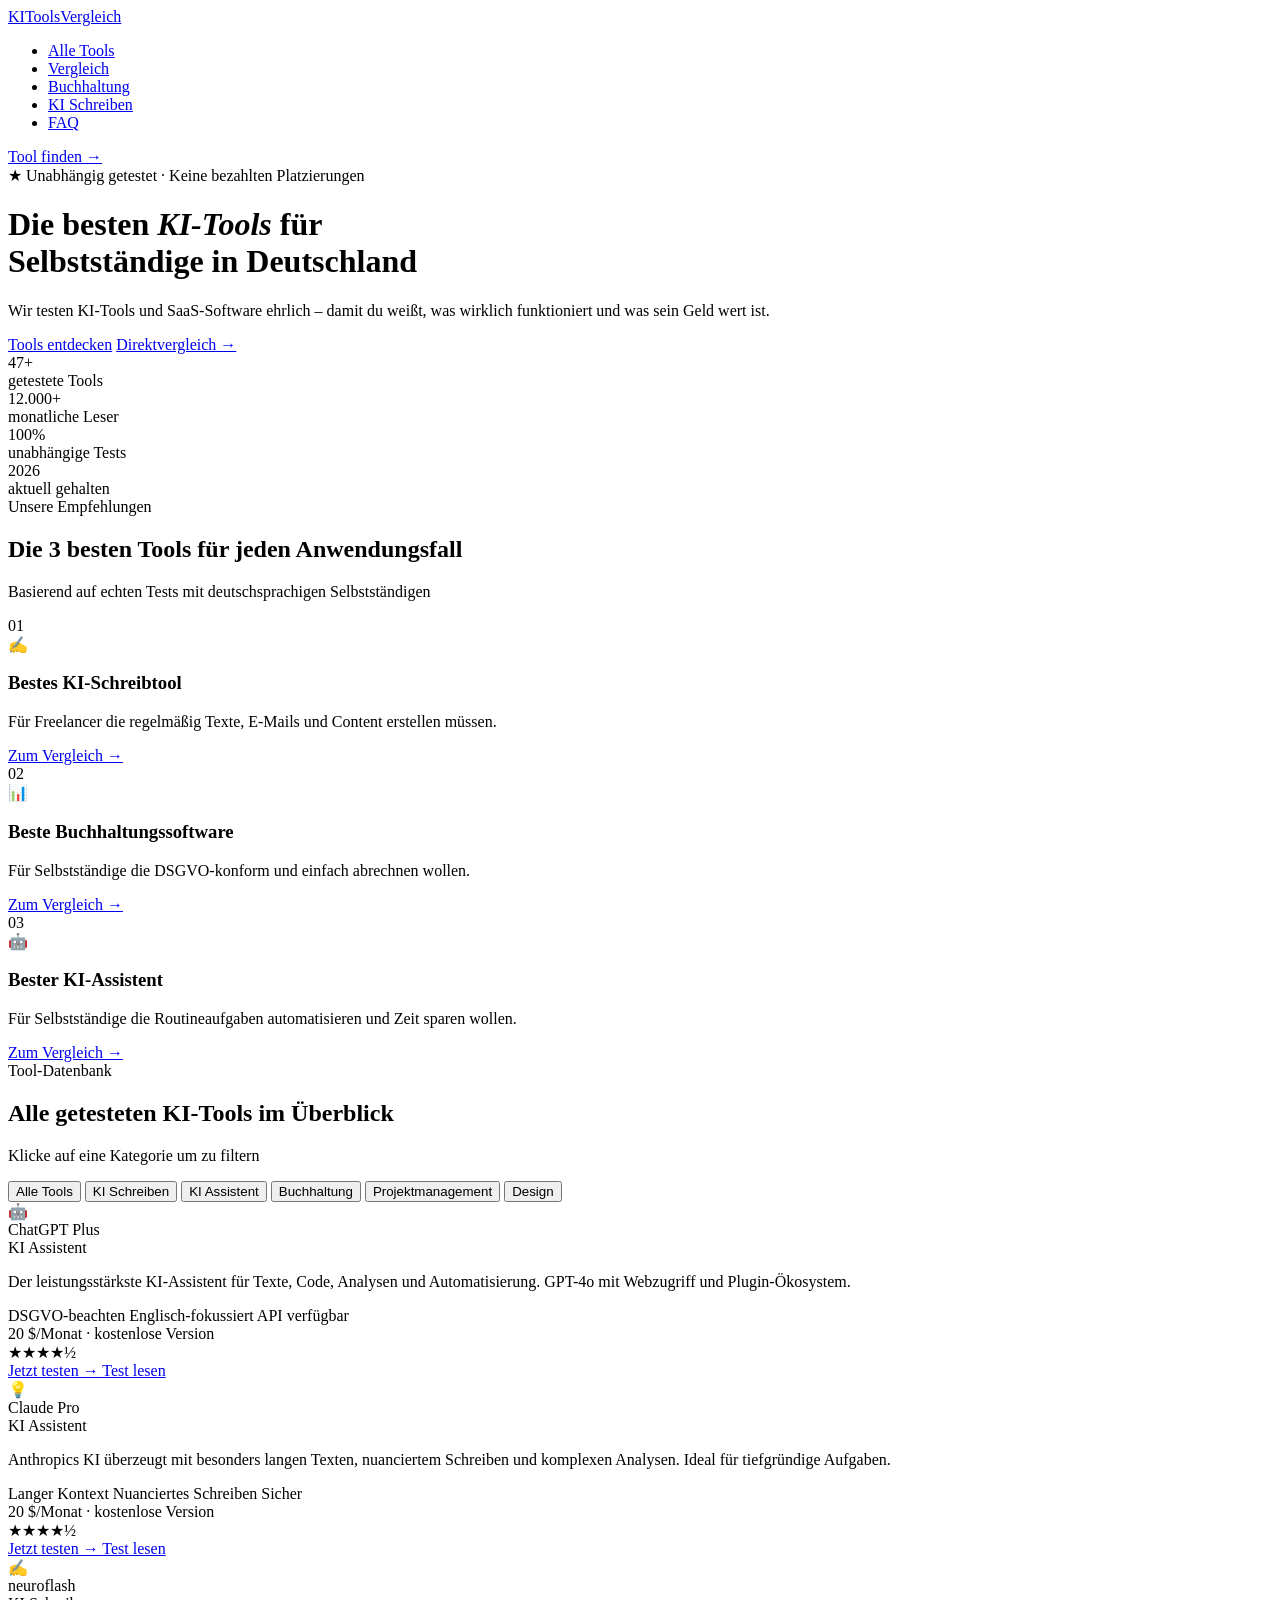
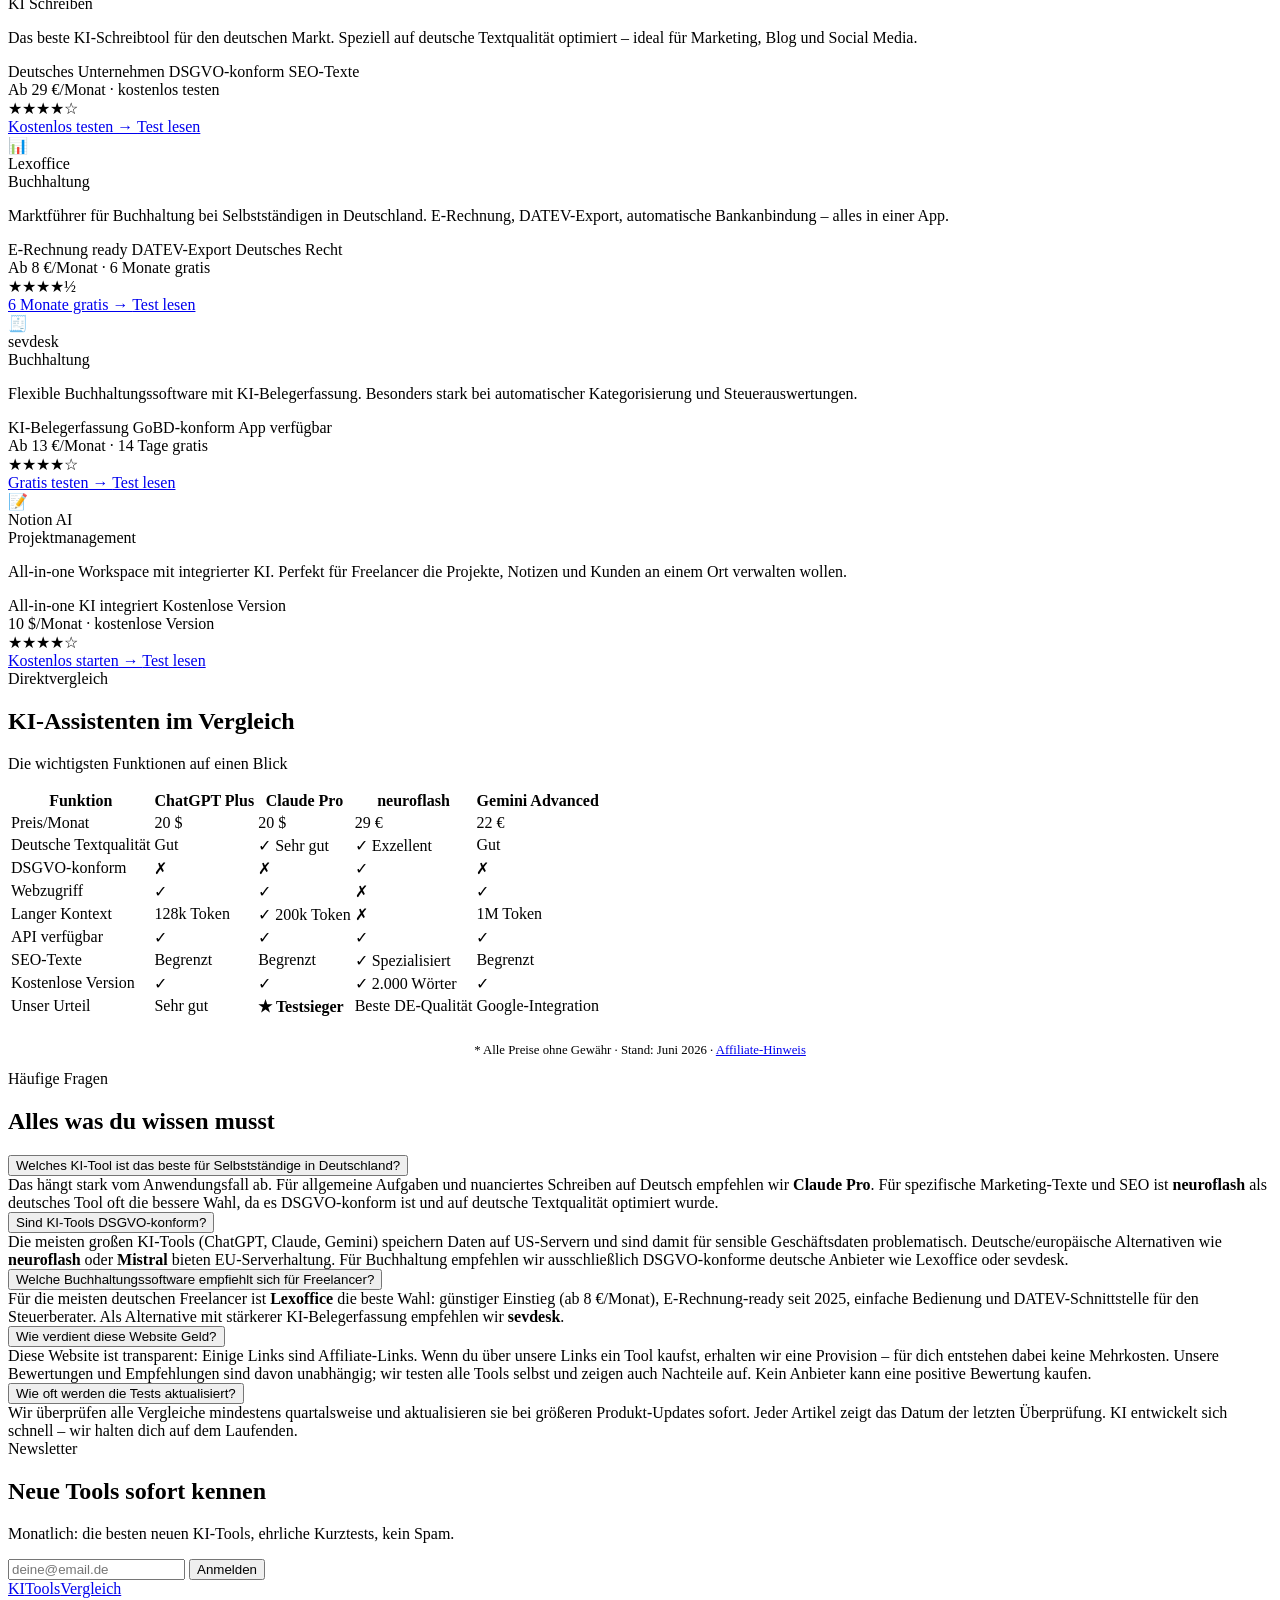
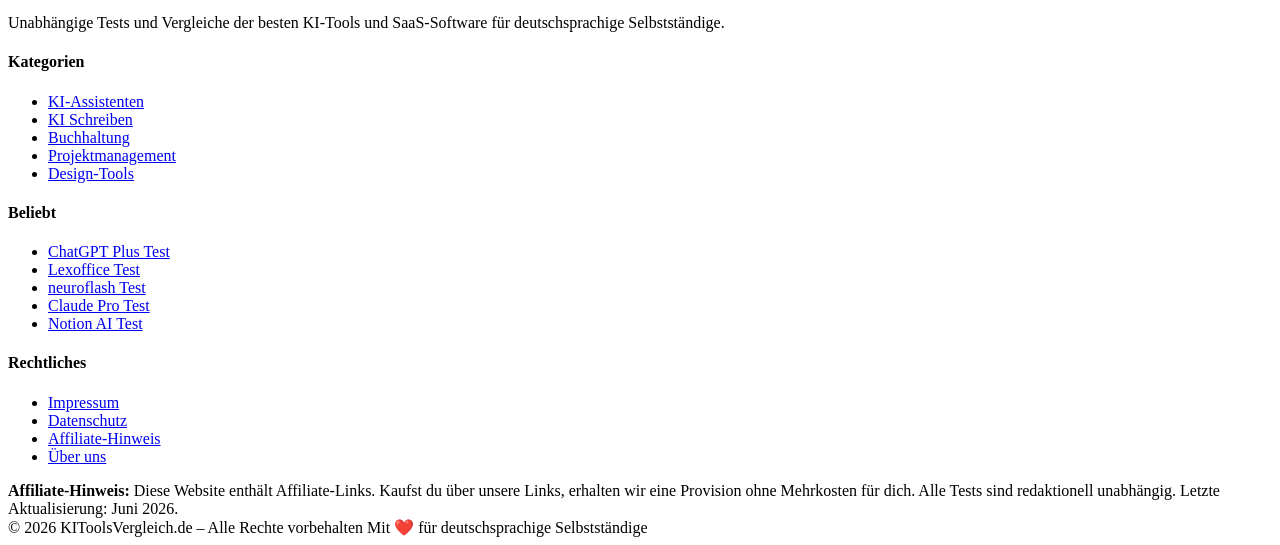
==== index.html @ 95388899 "Add files via upload" ====
<!DOCTYPE html>
<html lang="de">
<head>
  <meta charset="UTF-8">
  <meta name="viewport" content="width=device-width, initial-scale=1.0">

  <!-- SEO Meta Tags -->
  <title>KI-Tools Vergleich 2026 – Die besten Tools für Selbstständige & Freelancer</title>
  <meta name="description" content="Unabhängiger Vergleich der besten KI-Tools und SaaS-Software für deutschsprachige Selbstständige. Echte Tests, faire Bewertungen, aktuelle Preise.">
  <meta name="robots" content="index, follow">
  <link rel="canonical" href="https://ki-tools-vergleich.de/">

  <!-- Open Graph -->
  <meta property="og:title" content="KI-Tools Vergleich 2026 – Für Selbstständige & Freelancer">
  <meta property="og:description" content="Unabhängiger Vergleich der besten KI-Tools. Echte Tests, faire Bewertungen.">
  <meta property="og:type" content="website">
  <meta property="og:url" content="https://ki-tools-vergleich.de/">

  <!-- Schema.org Structured Data -->
  <script type="application/ld+json">
  {
    "@context": "https://schema.org",
    "@type": "WebSite",
    "name": "KI-Tools Vergleich",
    "url": "https://ki-tools-vergleich.de",
    "description": "Unabhängiger Vergleich der besten KI-Tools und SaaS-Software für deutschsprachige Selbstständige",
    "potentialAction": {
      "@type": "SearchAction",
      "target": "https://ki-tools-vergleich.de/suche?q={search_term_string}",
      "query-input": "required name=search_term_string"
    }
  }
  </script>

  <link rel="stylesheet" href="css/style.css">
</head>
<body>

<!-- ══════════════════════════════════════
     NAVIGATION
══════════════════════════════════════ -->
<nav class="nav" role="navigation" aria-label="Hauptnavigation">
  <div class="container nav-inner">
    <a href="/" class="nav-logo">KI<span>Tools</span>Vergleich</a>
    <ul class="nav-links">
      <li><a href="#tools">Alle Tools</a></li>
      <li><a href="#vergleich">Vergleich</a></li>
      <li><a href="pages/buchhaltung.html">Buchhaltung</a></li>
      <li><a href="pages/ki-schreiben.html">KI Schreiben</a></li>
      <li><a href="#faq">FAQ</a></li>
    </ul>
    <a href="#tools" class="nav-cta">Tool finden →</a>
  </div>
</nav>

<!-- ══════════════════════════════════════
     HERO
══════════════════════════════════════ -->
<header class="hero">
  <div class="container">
    <div class="hero-badge">
      <span>★</span> Unabhängig getestet · Keine bezahlten Platzierungen
    </div>
    <h1>Die besten <em>KI-Tools</em> für<br>Selbstständige in Deutschland</h1>
    <p class="hero-sub">
      Wir testen KI-Tools und SaaS-Software ehrlich – damit du weißt,
      was wirklich funktioniert und was sein Geld wert ist.
    </p>
    <div class="hero-actions">
      <a href="#tools" class="btn-primary">Tools entdecken</a>
      <a href="#vergleich" class="btn-secondary">Direktvergleich →</a>
    </div>

    <div class="hero-stats">
      <div>
        <div class="hero-stat-num">47+</div>
        <div class="hero-stat-label">getestete Tools</div>
      </div>
      <div>
        <div class="hero-stat-num">12.000+</div>
        <div class="hero-stat-label">monatliche Leser</div>
      </div>
      <div>
        <div class="hero-stat-num">100%</div>
        <div class="hero-stat-label">unabhängige Tests</div>
      </div>
      <div>
        <div class="hero-stat-num">2026</div>
        <div class="hero-stat-label">aktuell gehalten</div>
      </div>
    </div>
  </div>
</header>

<!-- ══════════════════════════════════════
     TOP PICKS
══════════════════════════════════════ -->
<section class="top-picks section">
  <div class="container">
    <div class="section-header">
      <span class="eyebrow">Unsere Empfehlungen</span>
      <h2>Die 3 besten Tools für jeden Anwendungsfall</h2>
      <p>Basierend auf echten Tests mit deutschsprachigen Selbstständigen</p>
    </div>

    <div class="top-picks-grid">
      <article class="pick-card">
        <div class="pick-num">01</div>
        <div class="tool-icon">✍️</div>
        <h3>Bestes KI-Schreibtool</h3>
        <p>Für Freelancer die regelmäßig Texte, E-Mails und Content erstellen müssen.</p>
        <a href="pages/ki-schreiben.html" class="btn-card-primary" style="margin-top:8px;">Zum Vergleich →</a>
      </article>

      <article class="pick-card">
        <div class="pick-num">02</div>
        <div class="tool-icon">📊</div>
        <h3>Beste Buchhaltungssoftware</h3>
        <p>Für Selbstständige die DSGVO-konform und einfach abrechnen wollen.</p>
        <a href="pages/buchhaltung.html" class="btn-card-primary" style="margin-top:8px;">Zum Vergleich →</a>
      </article>

      <article class="pick-card">
        <div class="pick-num">03</div>
        <div class="tool-icon">🤖</div>
        <h3>Bester KI-Assistent</h3>
        <p>Für Selbstständige die Routineaufgaben automatisieren und Zeit sparen wollen.</p>
        <a href="pages/ki-assistenten.html" class="btn-card-primary" style="margin-top:8px;">Zum Vergleich →</a>
      </article>
    </div>
  </div>
</section>

<!-- ══════════════════════════════════════
     TOOLS ÜBERSICHT
══════════════════════════════════════ -->
<section class="section" id="tools">
  <div class="container">
    <div class="section-header">
      <span class="eyebrow">Tool-Datenbank</span>
      <h2>Alle getesteten KI-Tools im Überblick</h2>
      <p>Klicke auf eine Kategorie um zu filtern</p>
    </div>

    <!-- Filter -->
    <div class="filter-bar" role="toolbar" aria-label="Kategoriefilter">
      <button class="filter-btn active" data-filter="all">Alle Tools</button>
      <button class="filter-btn" data-filter="ki-schreiben">KI Schreiben</button>
      <button class="filter-btn" data-filter="ki-assistent">KI Assistent</button>
      <button class="filter-btn" data-filter="buchhaltung">Buchhaltung</button>
      <button class="filter-btn" data-filter="projektmanagement">Projektmanagement</button>
      <button class="filter-btn" data-filter="design">Design</button>
    </div>

    <!-- Tool Cards -->
    <div class="tools-grid">

      <!-- ChatGPT Plus -->
      <article class="tool-card featured" data-category="ki-assistent"
               itemscope itemtype="https://schema.org/SoftwareApplication">
        <div class="tool-header">
          <div class="tool-icon">🤖</div>
          <div>
            <div class="tool-name" itemprop="name">ChatGPT Plus</div>
            <div class="tool-category">KI Assistent</div>
          </div>
        </div>
        <p class="tool-desc" itemprop="description">
          Der leistungsstärkste KI-Assistent für Texte, Code, Analysen und Automatisierung.
          GPT-4o mit Webzugriff und Plugin-Ökosystem.
        </p>
        <div class="tool-tags">
          <span class="tag">DSGVO-beachten</span>
          <span class="tag">Englisch-fokussiert</span>
          <span class="tag">API verfügbar</span>
        </div>
        <div class="tool-meta">
          <div class="tool-price">20 $/Monat <span>· kostenlose Version</span></div>
          <div class="stars" aria-label="4.5 von 5 Sternen">★★★★½</div>
        </div>
        <div class="tool-cta">
          <a href="https://chat.openai.com" target="_blank" rel="noopener sponsored"
             class="btn-card-primary" data-affiliate="chatgpt-plus">
            Jetzt testen →
          </a>
          <a href="pages/chatgpt-plus-test.html" class="btn-card-secondary">Test lesen</a>
        </div>
      </article>

      <!-- Claude Pro -->
      <article class="tool-card" data-category="ki-assistent"
               itemscope itemtype="https://schema.org/SoftwareApplication">
        <div class="tool-header">
          <div class="tool-icon">💡</div>
          <div>
            <div class="tool-name" itemprop="name">Claude Pro</div>
            <div class="tool-category">KI Assistent</div>
          </div>
        </div>
        <p class="tool-desc" itemprop="description">
          Anthropics KI überzeugt mit besonders langen Texten, nuanciertem Schreiben
          und komplexen Analysen. Ideal für tiefgründige Aufgaben.
        </p>
        <div class="tool-tags">
          <span class="tag">Langer Kontext</span>
          <span class="tag">Nuanciertes Schreiben</span>
          <span class="tag">Sicher</span>
        </div>
        <div class="tool-meta">
          <div class="tool-price">20 $/Monat <span>· kostenlose Version</span></div>
          <div class="stars" aria-label="4.5 von 5 Sternen">★★★★½</div>
        </div>
        <div class="tool-cta">
          <a href="https://claude.ai" target="_blank" rel="noopener sponsored"
             class="btn-card-primary" data-affiliate="claude-pro">
            Jetzt testen →
          </a>
          <a href="pages/claude-pro-test.html" class="btn-card-secondary">Test lesen</a>
        </div>
      </article>

      <!-- Neuroflash -->
      <article class="tool-card featured" data-category="ki-schreiben"
               itemscope itemtype="https://schema.org/SoftwareApplication">
        <div class="tool-header">
          <div class="tool-icon">✍️</div>
          <div>
            <div class="tool-name" itemprop="name">neuroflash</div>
            <div class="tool-category">KI Schreiben</div>
          </div>
        </div>
        <p class="tool-desc" itemprop="description">
          Das beste KI-Schreibtool für den deutschen Markt. Speziell auf deutsche
          Textqualität optimiert – ideal für Marketing, Blog und Social Media.
        </p>
        <div class="tool-tags">
          <span class="tag">Deutsches Unternehmen</span>
          <span class="tag">DSGVO-konform</span>
          <span class="tag">SEO-Texte</span>
        </div>
        <div class="tool-meta">
          <div class="tool-price">Ab 29 €/Monat <span>· kostenlos testen</span></div>
          <div class="stars" aria-label="4 von 5 Sternen">★★★★☆</div>
        </div>
        <div class="tool-cta">
          <a href="https://neuroflash.com" target="_blank" rel="noopener sponsored"
             class="btn-card-primary" data-affiliate="neuroflash">
            Kostenlos testen →
          </a>
          <a href="pages/neuroflash-test.html" class="btn-card-secondary">Test lesen</a>
        </div>
      </article>

      <!-- Lexoffice -->
      <article class="tool-card featured" data-category="buchhaltung"
               itemscope itemtype="https://schema.org/SoftwareApplication">
        <div class="tool-header">
          <div class="tool-icon">📊</div>
          <div>
            <div class="tool-name" itemprop="name">Lexoffice</div>
            <div class="tool-category">Buchhaltung</div>
          </div>
        </div>
        <p class="tool-desc" itemprop="description">
          Marktführer für Buchhaltung bei Selbstständigen in Deutschland. E-Rechnung,
          DATEV-Export, automatische Bankanbindung – alles in einer App.
        </p>
        <div class="tool-tags">
          <span class="tag">E-Rechnung ready</span>
          <span class="tag">DATEV-Export</span>
          <span class="tag">Deutsches Recht</span>
        </div>
        <div class="tool-meta">
          <div class="tool-price">Ab 8 €/Monat <span>· 6 Monate gratis</span></div>
          <div class="stars" aria-label="4.5 von 5 Sternen">★★★★½</div>
        </div>
        <div class="tool-cta">
          <a href="https://lexoffice.de" target="_blank" rel="noopener sponsored"
             class="btn-card-primary" data-affiliate="lexoffice">
            6 Monate gratis →
          </a>
          <a href="pages/lexoffice-test.html" class="btn-card-secondary">Test lesen</a>
        </div>
      </article>

      <!-- sevdesk -->
      <article class="tool-card" data-category="buchhaltung"
               itemscope itemtype="https://schema.org/SoftwareApplication">
        <div class="tool-header">
          <div class="tool-icon">🧾</div>
          <div>
            <div class="tool-name" itemprop="name">sevdesk</div>
            <div class="tool-category">Buchhaltung</div>
          </div>
        </div>
        <p class="tool-desc" itemprop="description">
          Flexible Buchhaltungssoftware mit KI-Belegerfassung. Besonders stark
          bei automatischer Kategorisierung und Steuerauswertungen.
        </p>
        <div class="tool-tags">
          <span class="tag">KI-Belegerfassung</span>
          <span class="tag">GoBD-konform</span>
          <span class="tag">App verfügbar</span>
        </div>
        <div class="tool-meta">
          <div class="tool-price">Ab 13 €/Monat <span>· 14 Tage gratis</span></div>
          <div class="stars" aria-label="4 von 5 Sternen">★★★★☆</div>
        </div>
        <div class="tool-cta">
          <a href="https://sevdesk.de" target="_blank" rel="noopener sponsored"
             class="btn-card-primary" data-affiliate="sevdesk">
            Gratis testen →
          </a>
          <a href="pages/sevdesk-test.html" class="btn-card-secondary">Test lesen</a>
        </div>
      </article>

      <!-- Notion AI -->
      <article class="tool-card" data-category="projektmanagement"
               itemscope itemtype="https://schema.org/SoftwareApplication">
        <div class="tool-header">
          <div class="tool-icon">📝</div>
          <div>
            <div class="tool-name" itemprop="name">Notion AI</div>
            <div class="tool-category">Projektmanagement</div>
          </div>
        </div>
        <p class="tool-desc" itemprop="description">
          All-in-one Workspace mit integrierter KI. Perfekt für Freelancer
          die Projekte, Notizen und Kunden an einem Ort verwalten wollen.
        </p>
        <div class="tool-tags">
          <span class="tag">All-in-one</span>
          <span class="tag">KI integriert</span>
          <span class="tag">Kostenlose Version</span>
        </div>
        <div class="tool-meta">
          <div class="tool-price">10 $/Monat <span>· kostenlose Version</span></div>
          <div class="stars" aria-label="4 von 5 Sternen">★★★★☆</div>
        </div>
        <div class="tool-cta">
          <a href="https://notion.so" target="_blank" rel="noopener sponsored"
             class="btn-card-primary" data-affiliate="notion">
            Kostenlos starten →
          </a>
          <a href="pages/notion-ai-test.html" class="btn-card-secondary">Test lesen</a>
        </div>
      </article>

    </div><!-- /tools-grid -->
  </div>
</section>

<!-- ══════════════════════════════════════
     VERGLEICHSTABELLE
══════════════════════════════════════ -->
<section class="section" id="vergleich" style="background:var(--navy); border-top:1px solid var(--border); border-bottom:1px solid var(--border);">
  <div class="container">
    <div class="section-header">
      <span class="eyebrow">Direktvergleich</span>
      <h2>KI-Assistenten im Vergleich</h2>
      <p>Die wichtigsten Funktionen auf einen Blick</p>
    </div>

    <div class="comparison-wrap">
      <table class="comparison-table" role="table" aria-label="Vergleich KI-Assistenten">
        <thead>
          <tr>
            <th>Funktion</th>
            <th>ChatGPT Plus</th>
            <th class="col-highlight">Claude Pro</th>
            <th>neuroflash</th>
            <th>Gemini Advanced</th>
          </tr>
        </thead>
        <tbody>
          <tr>
            <td class="feature-name">Preis/Monat</td>
            <td>20 $</td>
            <td class="col-highlight">20 $</td>
            <td>29 €</td>
            <td>22 €</td>
          </tr>
          <tr>
            <td class="feature-name">Deutsche Textqualität</td>
            <td><span class="partial">Gut</span></td>
            <td class="col-highlight"><span class="check">✓ Sehr gut</span></td>
            <td><span class="check">✓ Exzellent</span></td>
            <td><span class="partial">Gut</span></td>
          </tr>
          <tr>
            <td class="feature-name">DSGVO-konform</td>
            <td><span class="cross">✗</span></td>
            <td class="col-highlight"><span class="cross">✗</span></td>
            <td><span class="check">✓</span></td>
            <td><span class="cross">✗</span></td>
          </tr>
          <tr>
            <td class="feature-name">Webzugriff</td>
            <td><span class="check">✓</span></td>
            <td class="col-highlight"><span class="check">✓</span></td>
            <td><span class="cross">✗</span></td>
            <td><span class="check">✓</span></td>
          </tr>
          <tr>
            <td class="feature-name">Langer Kontext</td>
            <td><span class="partial">128k Token</span></td>
            <td class="col-highlight"><span class="check">✓ 200k Token</span></td>
            <td><span class="cross">✗</span></td>
            <td><span class="partial">1M Token</span></td>
          </tr>
          <tr>
            <td class="feature-name">API verfügbar</td>
            <td><span class="check">✓</span></td>
            <td class="col-highlight"><span class="check">✓</span></td>
            <td><span class="check">✓</span></td>
            <td><span class="check">✓</span></td>
          </tr>
          <tr>
            <td class="feature-name">SEO-Texte</td>
            <td><span class="partial">Begrenzt</span></td>
            <td class="col-highlight"><span class="partial">Begrenzt</span></td>
            <td><span class="check">✓ Spezialisiert</span></td>
            <td><span class="partial">Begrenzt</span></td>
          </tr>
          <tr>
            <td class="feature-name">Kostenlose Version</td>
            <td><span class="check">✓</span></td>
            <td class="col-highlight"><span class="check">✓</span></td>
            <td><span class="check">✓ 2.000 Wörter</span></td>
            <td><span class="check">✓</span></td>
          </tr>
          <tr>
            <td class="feature-name">Unser Urteil</td>
            <td>Sehr gut</td>
            <td class="col-highlight" style="color:var(--cyan); font-weight:700;">★ Testsieger</td>
            <td>Beste DE-Qualität</td>
            <td>Google-Integration</td>
          </tr>
        </tbody>
      </table>
    </div>

    <p style="text-align:center; margin-top:24px; font-size:.8rem; color:var(--text-3);">
      * Alle Preise ohne Gewähr · Stand: Juni 2026 · <a href="#disclaimer">Affiliate-Hinweis</a>
    </p>
  </div>
</section>

<!-- ══════════════════════════════════════
     FAQ
══════════════════════════════════════ -->
<section class="section" id="faq">
  <div class="container">
    <div class="section-header">
      <span class="eyebrow">Häufige Fragen</span>
      <h2>Alles was du wissen musst</h2>
    </div>

    <div class="faq-list">

      <div class="faq-item">
        <button class="faq-question">Welches KI-Tool ist das beste für Selbstständige in Deutschland?</button>
        <div class="faq-answer">
          Das hängt stark vom Anwendungsfall ab. Für allgemeine Aufgaben und nuanciertes
          Schreiben auf Deutsch empfehlen wir <strong>Claude Pro</strong>. Für spezifische
          Marketing-Texte und SEO ist <strong>neuroflash</strong> als deutsches Tool oft
          die bessere Wahl, da es DSGVO-konform ist und auf deutsche Textqualität optimiert wurde.
        </div>
      </div>

      <div class="faq-item">
        <button class="faq-question">Sind KI-Tools DSGVO-konform?</button>
        <div class="faq-answer">
          Die meisten großen KI-Tools (ChatGPT, Claude, Gemini) speichern Daten auf
          US-Servern und sind damit für sensible Geschäftsdaten problematisch.
          Deutsche/europäische Alternativen wie <strong>neuroflash</strong> oder
          <strong>Mistral</strong> bieten EU-Serverhaltung. Für Buchhaltung empfehlen
          wir ausschließlich DSGVO-konforme deutsche Anbieter wie Lexoffice oder sevdesk.
        </div>
      </div>

      <div class="faq-item">
        <button class="faq-question">Welche Buchhaltungssoftware empfiehlt sich für Freelancer?</button>
        <div class="faq-answer">
          Für die meisten deutschen Freelancer ist <strong>Lexoffice</strong> die beste Wahl:
          günstiger Einstieg (ab 8 €/Monat), E-Rechnung-ready seit 2025, einfache Bedienung
          und DATEV-Schnittstelle für den Steuerberater. Als Alternative mit stärkerer
          KI-Belegerfassung empfehlen wir <strong>sevdesk</strong>.
        </div>
      </div>

      <div class="faq-item">
        <button class="faq-question">Wie verdient diese Website Geld?</button>
        <div class="faq-answer">
          Diese Website ist transparent: Einige Links sind Affiliate-Links. Wenn du
          über unsere Links ein Tool kaufst, erhalten wir eine Provision – für dich
          entstehen dabei keine Mehrkosten. Unsere Bewertungen und Empfehlungen sind
          davon unabhängig; wir testen alle Tools selbst und zeigen auch Nachteile auf.
          Kein Anbieter kann eine positive Bewertung kaufen.
        </div>
      </div>

      <div class="faq-item">
        <button class="faq-question">Wie oft werden die Tests aktualisiert?</button>
        <div class="faq-answer">
          Wir überprüfen alle Vergleiche mindestens quartalsweise und aktualisieren
          sie bei größeren Produkt-Updates sofort. Jeder Artikel zeigt das
          Datum der letzten Überprüfung. KI entwickelt sich schnell – wir halten dich auf dem Laufenden.
        </div>
      </div>

    </div>
  </div>
</section>

<!-- ══════════════════════════════════════
     NEWSLETTER
══════════════════════════════════════ -->
<div class="container">
  <div class="newsletter">
    <span class="eyebrow">Newsletter</span>
    <h2>Neue Tools sofort kennen</h2>
    <p>Monatlich: die besten neuen KI-Tools, ehrliche Kurztests, kein Spam.</p>
    <form class="newsletter-form" novalidate>
      <input type="email" placeholder="deine@email.de" required aria-label="E-Mail-Adresse">
      <button type="submit" class="btn-primary">Anmelden</button>
    </form>
  </div>
</div>

<!-- ══════════════════════════════════════
     FOOTER
══════════════════════════════════════ -->
<footer class="footer">
  <div class="container">
    <div class="footer-grid">
      <div class="footer-brand">
        <a href="/" class="nav-logo">KI<span>Tools</span>Vergleich</a>
        <p>Unabhängige Tests und Vergleiche der besten KI-Tools und SaaS-Software für deutschsprachige Selbstständige.</p>
      </div>

      <div class="footer-col">
        <h4>Kategorien</h4>
        <ul>
          <li><a href="pages/ki-assistenten.html">KI-Assistenten</a></li>
          <li><a href="pages/ki-schreiben.html">KI Schreiben</a></li>
          <li><a href="pages/buchhaltung.html">Buchhaltung</a></li>
          <li><a href="pages/projektmanagement.html">Projektmanagement</a></li>
          <li><a href="pages/design-tools.html">Design-Tools</a></li>
        </ul>
      </div>

      <div class="footer-col">
        <h4>Beliebt</h4>
        <ul>
          <li><a href="pages/chatgpt-plus-test.html">ChatGPT Plus Test</a></li>
          <li><a href="pages/lexoffice-test.html">Lexoffice Test</a></li>
          <li><a href="pages/neuroflash-test.html">neuroflash Test</a></li>
          <li><a href="pages/claude-pro-test.html">Claude Pro Test</a></li>
          <li><a href="pages/notion-ai-test.html">Notion AI Test</a></li>
        </ul>
      </div>

      <div class="footer-col">
        <h4>Rechtliches</h4>
        <ul>
          <li><a href="pages/impressum.html">Impressum</a></li>
          <li><a href="pages/datenschutz.html">Datenschutz</a></li>
          <li><a href="pages/affiliate-hinweis.html">Affiliate-Hinweis</a></li>
          <li><a href="pages/ueber-uns.html">Über uns</a></li>
        </ul>
      </div>
    </div>

    <div id="disclaimer" class="disclaimer">
      <strong>Affiliate-Hinweis:</strong> Diese Website enthält Affiliate-Links.
      Kaufst du über unsere Links, erhalten wir eine Provision ohne Mehrkosten für dich.
      Alle Tests sind redaktionell unabhängig. Letzte Aktualisierung: Juni 2026.
    </div>

    <div class="footer-bottom">
      <span>© 2026 KIToolsVergleich.de – Alle Rechte vorbehalten</span>
      <span>Mit ❤️ für deutschsprachige Selbstständige</span>
    </div>
  </div>
</footer>

<script src="js/main.js"></script>
</body>
</html>
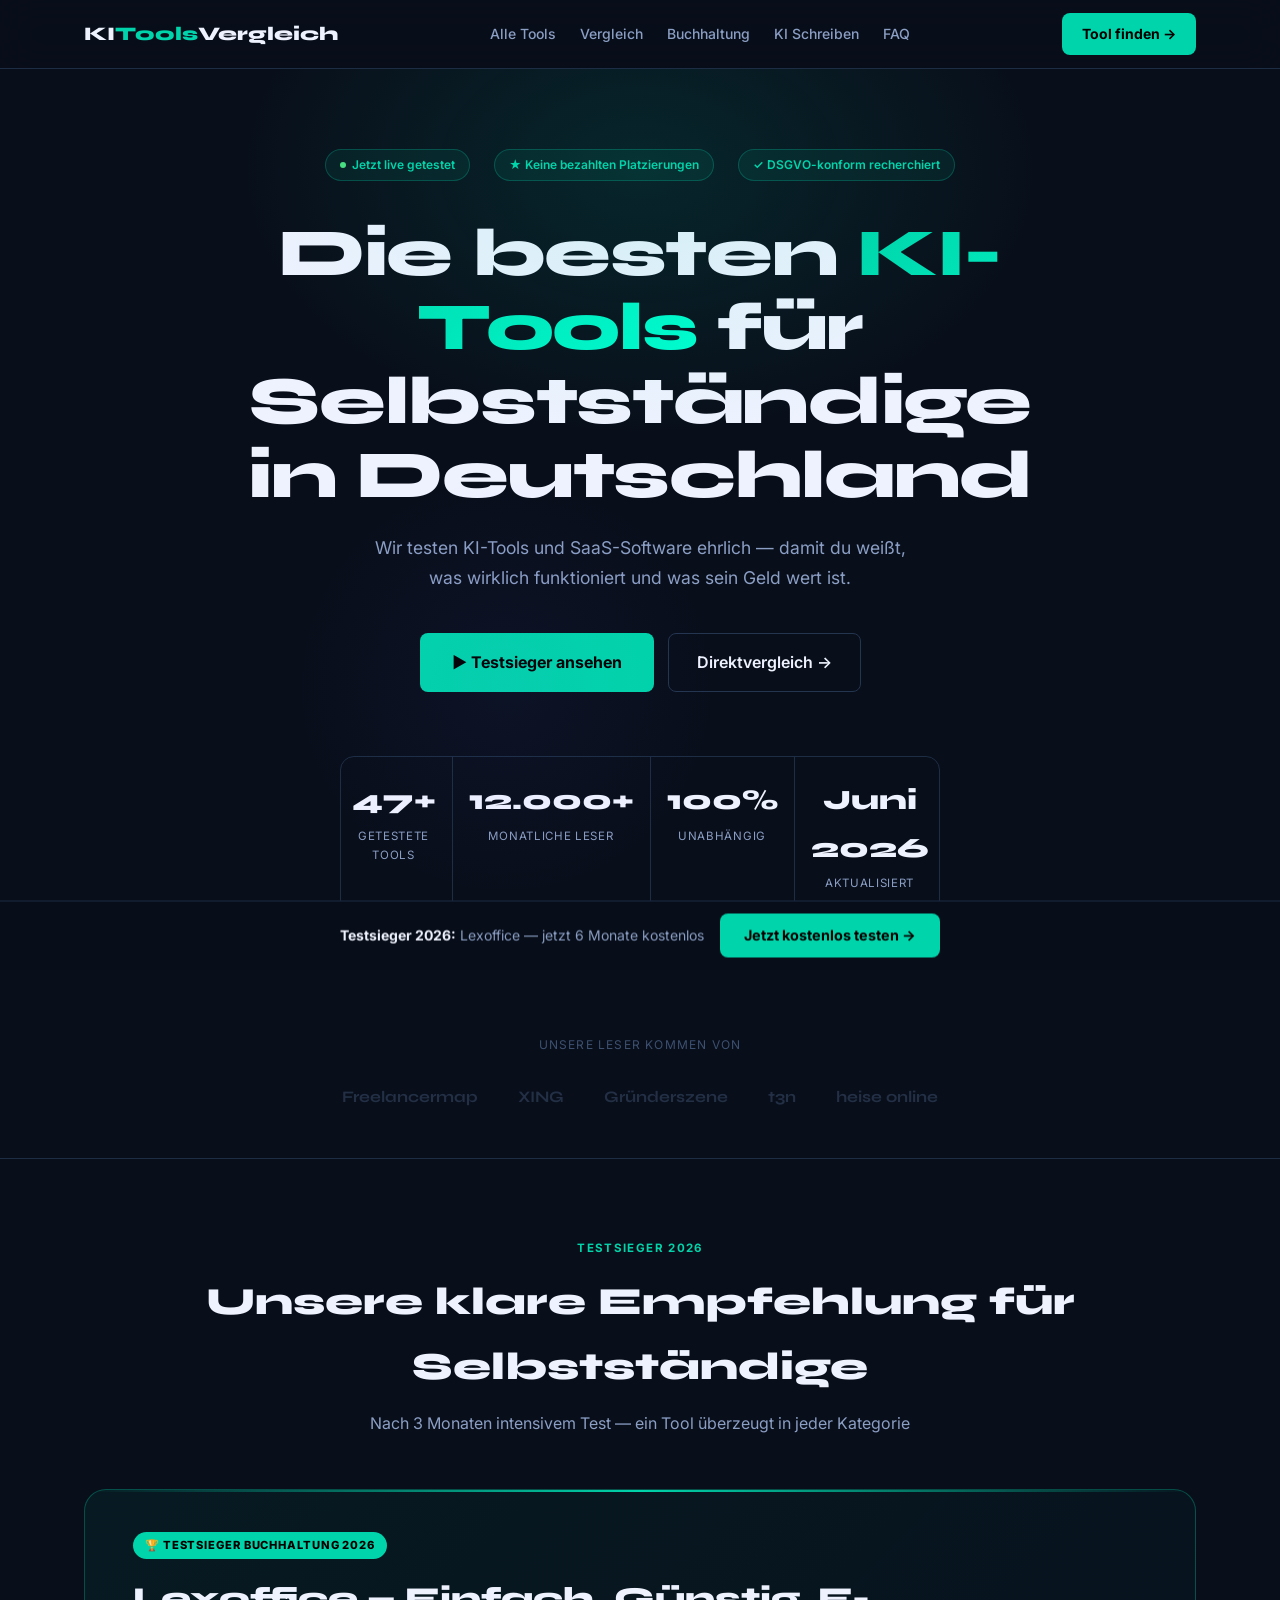
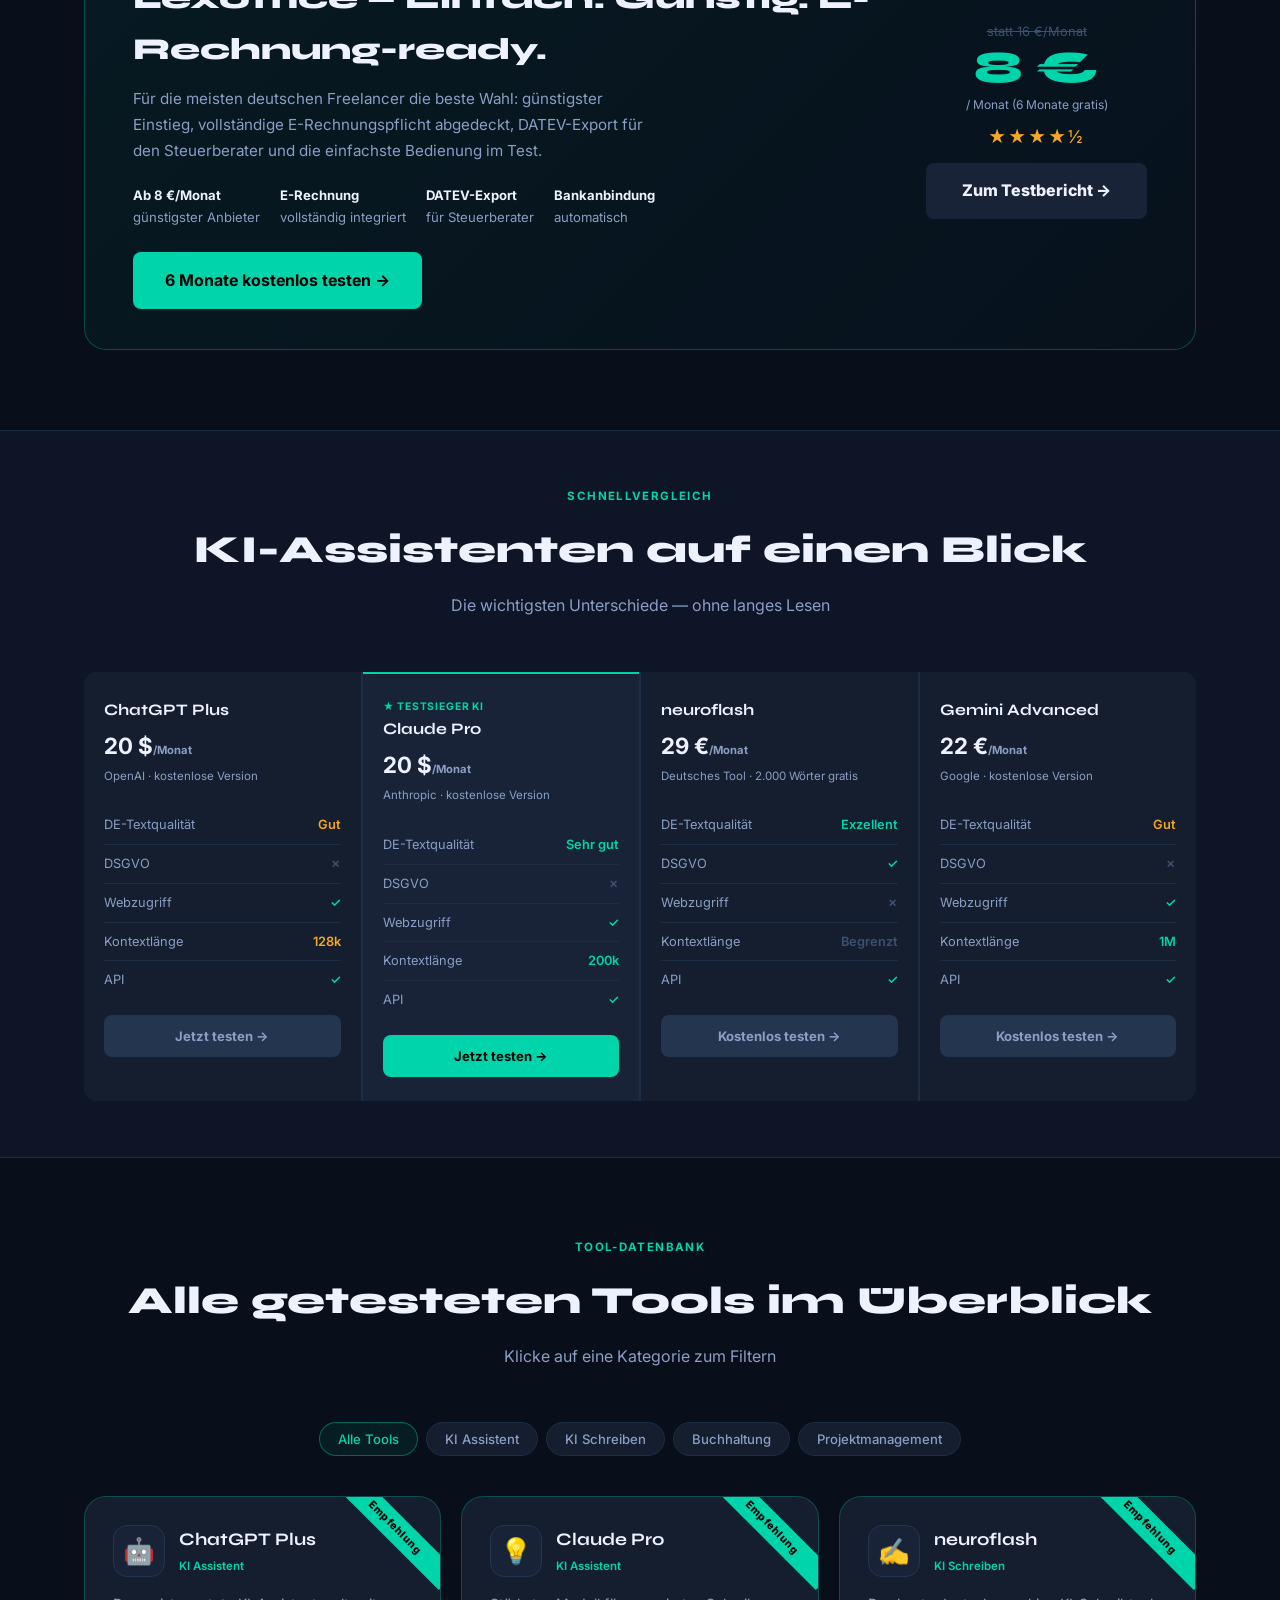
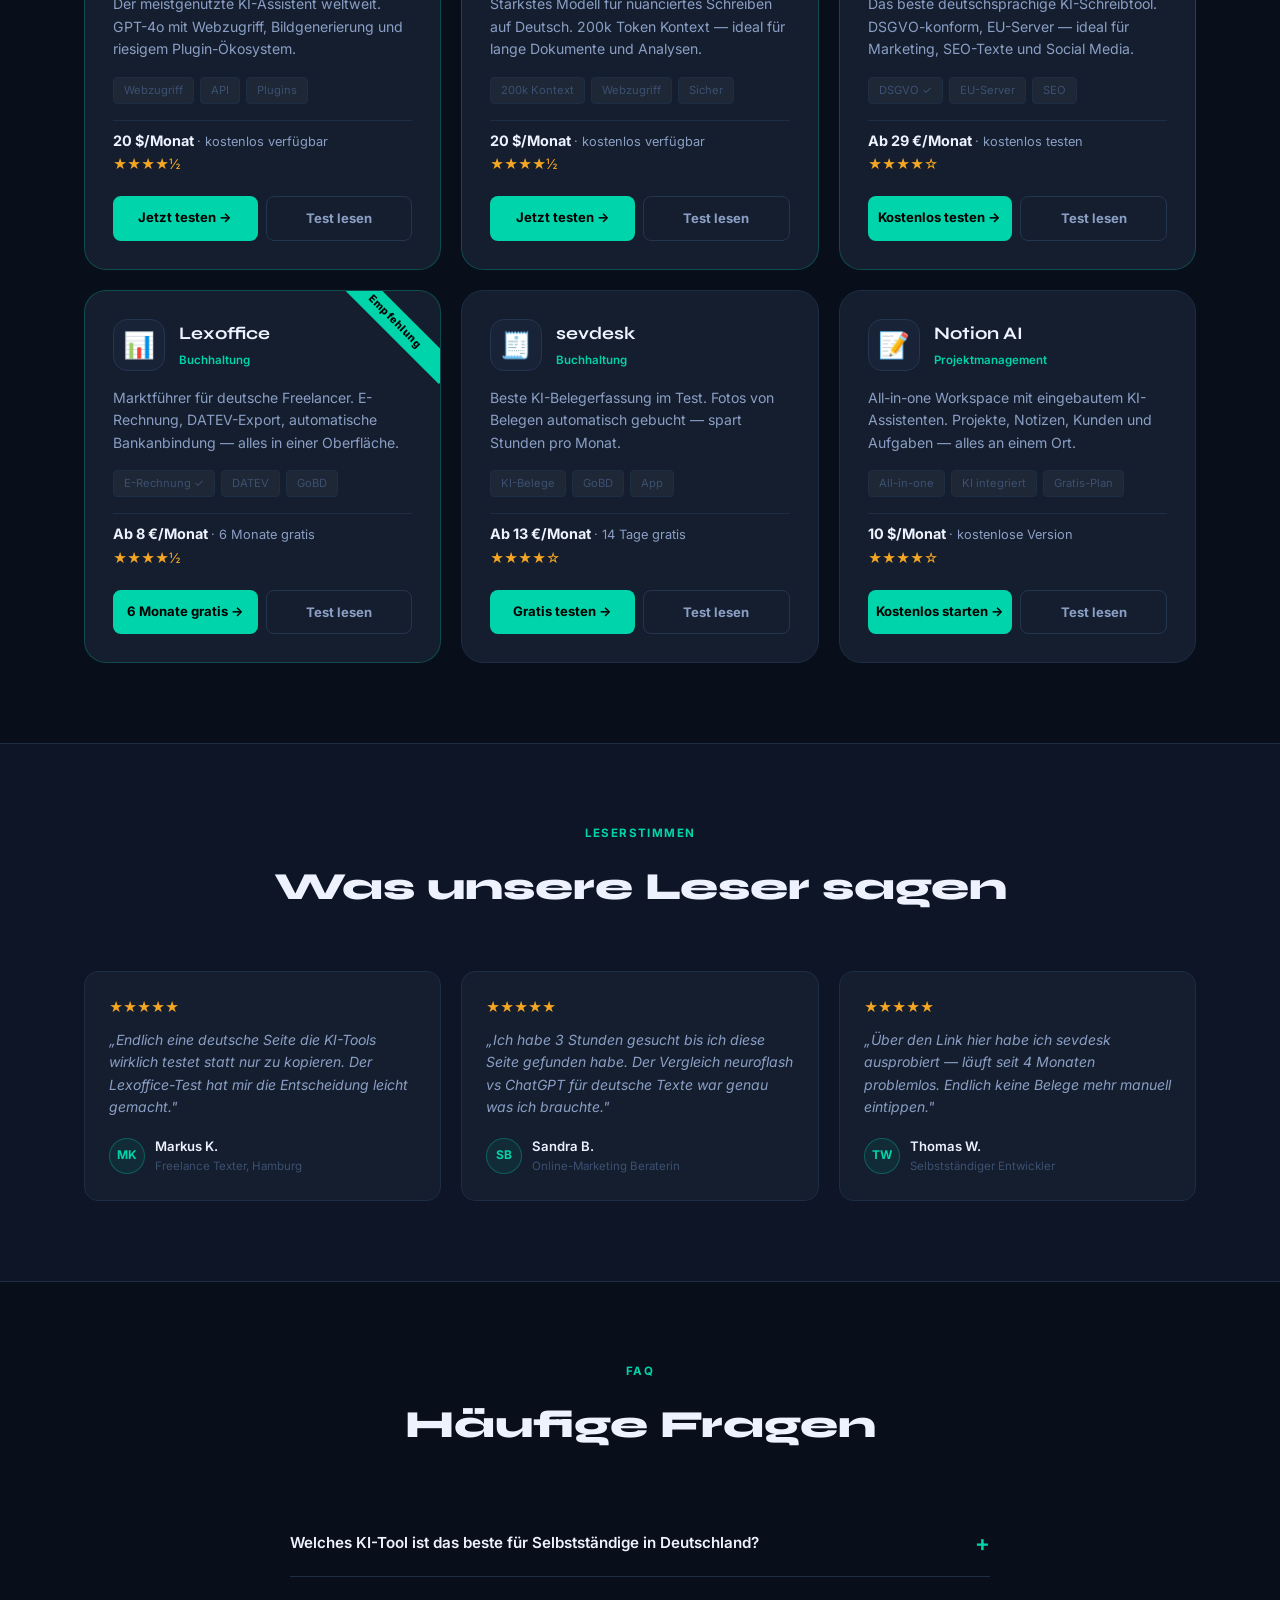
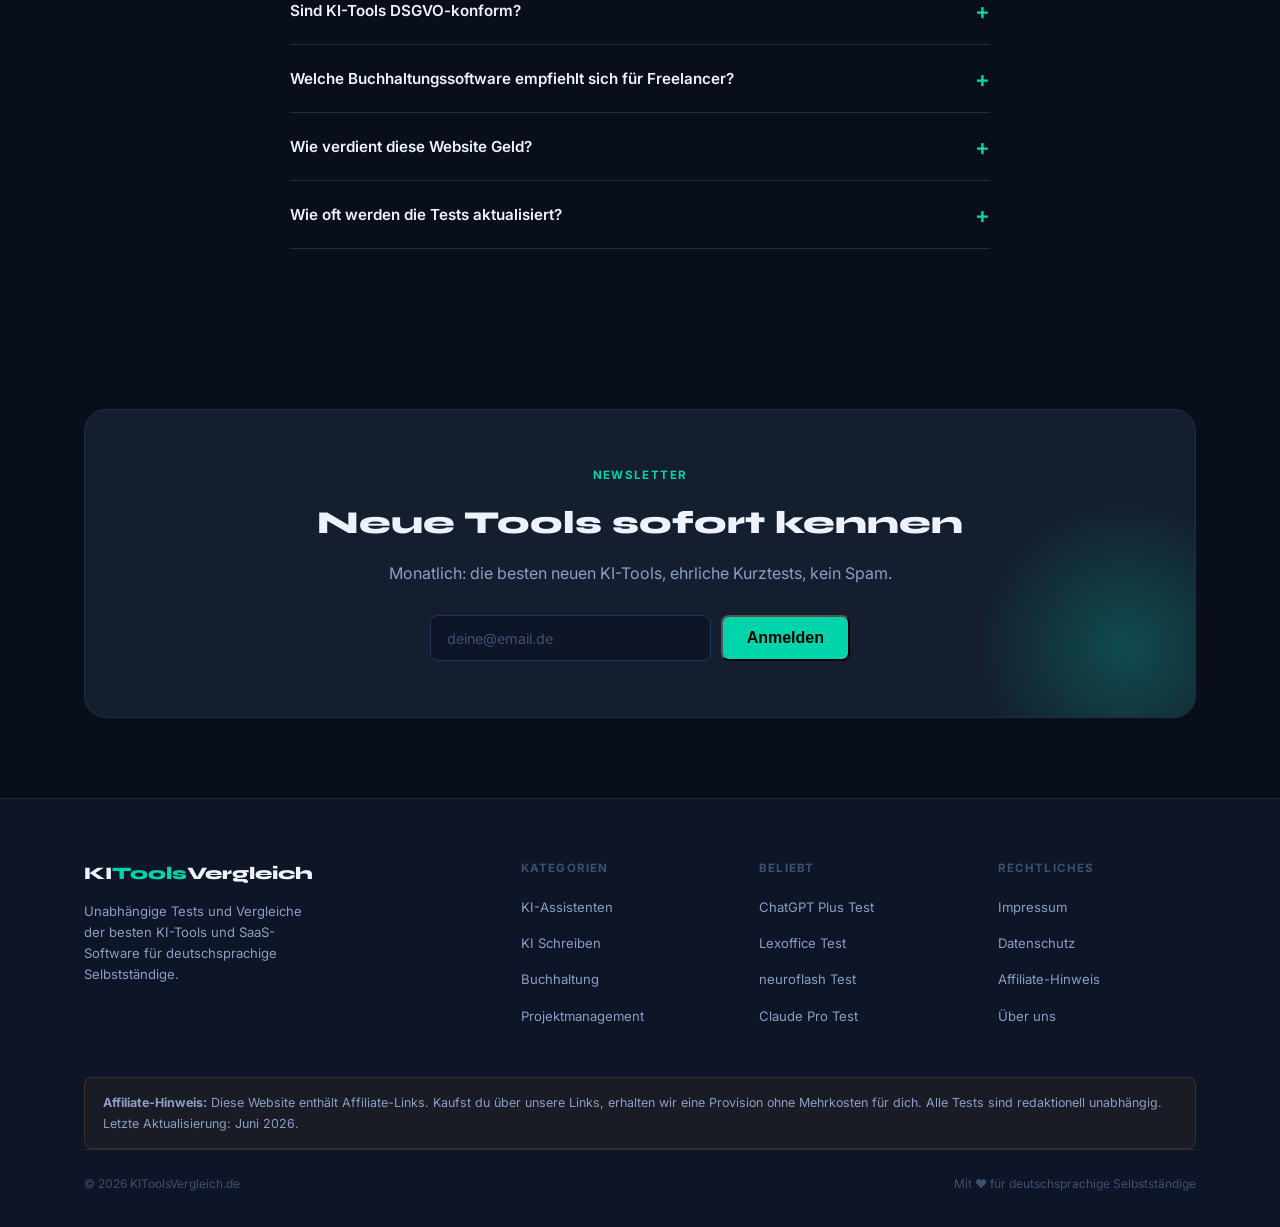
==== commit b5015351: "Add files via upload" ====
--- a/index.html
+++ b/index.html
@@ -3,45 +3,258 @@
 <head>
   <meta charset="UTF-8">
   <meta name="viewport" content="width=device-width, initial-scale=1.0">
-
-  <!-- SEO Meta Tags -->
   <title>KI-Tools Vergleich 2026 – Die besten Tools für Selbstständige & Freelancer</title>
   <meta name="description" content="Unabhängiger Vergleich der besten KI-Tools und SaaS-Software für deutschsprachige Selbstständige. Echte Tests, faire Bewertungen, aktuelle Preise.">
   <meta name="robots" content="index, follow">
   <link rel="canonical" href="https://ki-tools-vergleich.de/">
-
-  <!-- Open Graph -->
   <meta property="og:title" content="KI-Tools Vergleich 2026 – Für Selbstständige & Freelancer">
   <meta property="og:description" content="Unabhängiger Vergleich der besten KI-Tools. Echte Tests, faire Bewertungen.">
   <meta property="og:type" content="website">
-  <meta property="og:url" content="https://ki-tools-vergleich.de/">
-
-  <!-- Schema.org Structured Data -->
-  <script type="application/ld+json">
-  {
-    "@context": "https://schema.org",
-    "@type": "WebSite",
-    "name": "KI-Tools Vergleich",
-    "url": "https://ki-tools-vergleich.de",
-    "description": "Unabhängiger Vergleich der besten KI-Tools und SaaS-Software für deutschsprachige Selbstständige",
-    "potentialAction": {
-      "@type": "SearchAction",
-      "target": "https://ki-tools-vergleich.de/suche?q={search_term_string}",
-      "query-input": "required name=search_term_string"
-    }
-  }
-  </script>
-
-  <link rel="stylesheet" href="css/style.css">
+  <script type="application/ld+json">{"@context":"https://schema.org","@type":"WebSite","name":"KI-Tools Vergleich","url":"https://ki-tools-vergleich.de"}</script>
+  <link rel="preconnect" href="https://fonts.googleapis.com">
+  <link rel="preconnect" href="https://fonts.gstatic.com" crossorigin>
+  <link href="https://fonts.googleapis.com/css2?family=Inter:wght@400;500;600;700&family=Syne:wght@700;800&display=swap" rel="stylesheet">
+<style>
+*,*::before,*::after{box-sizing:border-box;margin:0;padding:0}
+:root{
+  --bg:#080E1A;
+  --bg2:#0D1526;
+  --bg3:#121D30;
+  --card:#141E2E;
+  --card2:#192338;
+  --border:#1C2D44;
+  --border2:#243550;
+  --cyan:#00D4AA;
+  --cyan2:#00FFD1;
+  --cyan-bg:rgba(0,212,170,.08);
+  --cyan-glow:rgba(0,212,170,.25);
+  --amber:#F5A623;
+  --red:#FF5C5C;
+  --green:#4ADE80;
+  --t1:#EEF2FF;
+  --t2:#8B9EC4;
+  --t3:#3D5070;
+  --font-d:'Syne',sans-serif;
+  --font-b:'Inter',sans-serif;
+  --r1:8px;--r2:14px;--r3:22px;
+}
+html{scroll-behavior:smooth;font-size:16px}
+body{font-family:var(--font-b);background:var(--bg);color:var(--t1);line-height:1.7;-webkit-font-smoothing:antialiased;overflow-x:hidden}
+a{color:var(--cyan);text-decoration:none}
+img{max-width:100%;display:block}
+.container{max-width:1160px;margin:0 auto;padding:0 24px}
+
+/* ── NAV ── */
+.nav{position:sticky;top:0;z-index:200;background:rgba(8,14,26,.88);backdrop-filter:blur(20px);border-bottom:1px solid var(--border)}
+.nav-inner{display:flex;align-items:center;justify-content:space-between;height:68px;gap:24px}
+.logo{font-family:var(--font-d);font-size:1.2rem;font-weight:800;color:var(--t1);white-space:nowrap}
+.logo span{color:var(--cyan)}
+.nav-links{display:flex;gap:24px;list-style:none}
+.nav-links a{font-size:.875rem;font-weight:500;color:var(--t2);transition:color .2s}
+.nav-links a:hover{color:var(--t1)}
+.nav-cta{background:var(--cyan);color:#000;padding:9px 20px;border-radius:var(--r1);font-weight:700;font-size:.875rem;transition:opacity .2s;white-space:nowrap}
+.nav-cta:hover{opacity:.85;color:#000}
+
+/* ── STICKY BOTTOM CTA ── */
+.sticky-cta{position:fixed;bottom:0;left:0;right:0;z-index:150;background:rgba(8,14,26,.96);backdrop-filter:blur(16px);border-top:1px solid var(--border);padding:12px 24px;display:flex;align-items:center;justify-content:center;gap:16px;transform:translateY(100%);transition:transform .3s}
+.sticky-cta.visible{transform:translateY(0)}
+.sticky-cta p{font-size:.875rem;color:var(--t2)}
+.sticky-cta p strong{color:var(--t1)}
+.sticky-cta a{background:var(--cyan);color:#000;padding:10px 24px;border-radius:var(--r1);font-weight:700;font-size:.9rem;white-space:nowrap}
+
+/* ── HERO ── */
+.hero{padding:80px 0 72px;text-align:center;position:relative;overflow:hidden}
+.hero-glow{position:absolute;top:-200px;left:50%;transform:translateX(-50%);width:900px;height:600px;background:radial-gradient(ellipse at center,rgba(0,212,170,.12) 0%,transparent 65%);pointer-events:none}
+.hero-glow2{position:absolute;top:40%;left:20%;width:500px;height:500px;background:radial-gradient(ellipse,rgba(99,102,241,.06) 0%,transparent 60%);pointer-events:none}
+
+.trust-bar{display:flex;align-items:center;justify-content:center;gap:24px;margin-bottom:36px;flex-wrap:wrap}
+.trust-pill{display:inline-flex;align-items:center;gap:6px;background:var(--cyan-bg);border:1px solid rgba(0,212,170,.25);border-radius:100px;padding:5px 14px;font-size:.75rem;font-weight:600;color:var(--cyan)}
+.trust-pill .dot{width:6px;height:6px;background:var(--green);border-radius:50%;animation:pulse 2s infinite}
+@keyframes pulse{0%,100%{opacity:1}50%{opacity:.4}}
+
+.hero h1{font-family:var(--font-d);font-size:clamp(2.4rem,5.5vw,4.2rem);font-weight:800;line-height:1.1;max-width:860px;margin:0 auto 20px;letter-spacing:-.02em}
+.hero h1 em{font-style:normal;background:linear-gradient(135deg,var(--cyan) 0%,var(--cyan2) 100%);-webkit-background-clip:text;-webkit-text-fill-color:transparent;background-clip:text}
+.hero-sub{font-size:1.1rem;color:var(--t2);max-width:540px;margin:0 auto 40px}
+
+.hero-btns{display:flex;gap:14px;justify-content:center;flex-wrap:wrap;margin-bottom:64px}
+.btn-primary{background:var(--cyan);color:#000;padding:15px 32px;border-radius:var(--r1);font-weight:700;font-size:1rem;transition:transform .15s,box-shadow .15s;display:inline-flex;align-items:center;gap:8px}
+.btn-primary:hover{transform:translateY(-2px);box-shadow:0 8px 32px var(--cyan-glow);color:#000}
+.btn-ghost{background:transparent;color:var(--t1);padding:15px 28px;border-radius:var(--r1);font-weight:600;font-size:1rem;border:1px solid var(--border2);transition:border-color .2s;display:inline-block}
+.btn-ghost:hover{border-color:var(--t2);color:var(--t1)}
+
+/* Stat row */
+.stat-row{display:flex;justify-content:center;gap:0;border:1px solid var(--border);border-radius:var(--r2);overflow:hidden;max-width:600px;margin:0 auto}
+.stat-item{flex:1;padding:20px 16px;text-align:center;border-right:1px solid var(--border)}
+.stat-item:last-child{border-right:none}
+.stat-num{font-family:var(--font-d);font-size:1.75rem;font-weight:800;color:var(--t1)}
+.stat-label{font-size:.72rem;color:var(--t2);margin-top:2px;text-transform:uppercase;letter-spacing:.06em}
+
+/* ── WINNER BOX ── */
+.winner-section{padding:0 0 64px}
+.winner-card{background:linear-gradient(135deg,rgba(0,212,170,.06) 0%,rgba(0,212,170,.02) 100%);border:1px solid rgba(0,212,170,.3);border-radius:var(--r3);padding:40px 48px;display:grid;grid-template-columns:1fr auto;gap:32px;align-items:center;position:relative;overflow:hidden}
+.winner-card::before{content:'';position:absolute;top:0;left:0;right:0;height:2px;background:linear-gradient(90deg,transparent,var(--cyan),transparent)}
+.winner-badge{display:inline-flex;align-items:center;gap:6px;background:var(--cyan);color:#000;font-size:.7rem;font-weight:800;padding:4px 12px;border-radius:100px;text-transform:uppercase;letter-spacing:.08em;margin-bottom:14px}
+.winner-card h2{font-family:var(--font-d);font-size:1.9rem;font-weight:800;margin-bottom:10px}
+.winner-card p{color:var(--t2);font-size:.95rem;margin-bottom:20px;max-width:520px}
+.winner-meta{display:flex;gap:20px;flex-wrap:wrap;margin-bottom:24px}
+.winner-meta-item{font-size:.82rem}
+.winner-meta-item strong{color:var(--t1);display:block}
+.winner-meta-item span{color:var(--t2)}
+.winner-price{text-align:center}
+.price-amount{font-family:var(--font-d);font-size:2.8rem;font-weight:800;color:var(--cyan);line-height:1}
+.price-label{font-size:.75rem;color:var(--t2);margin-top:4px}
+.price-old{font-size:.8rem;color:var(--t3);text-decoration:line-through;margin-bottom:4px}
+.btn-winner{display:block;background:var(--cyan);color:#000;text-align:center;padding:14px 36px;border-radius:var(--r1);font-weight:800;font-size:1rem;margin-top:16px;transition:transform .15s,box-shadow .15s;white-space:nowrap}
+.btn-winner:hover{transform:translateY(-2px);box-shadow:0 8px 32px var(--cyan-glow);color:#000}
+.winner-stars{color:var(--amber);font-size:1.1rem;letter-spacing:2px;margin-top:6px}
+
+/* ── QUICK COMPARE ── */
+.quick-compare{background:var(--bg2);border-top:1px solid var(--border);border-bottom:1px solid var(--border);padding:56px 0}
+.qc-grid{display:grid;grid-template-columns:repeat(4,1fr);gap:2px;background:var(--border);border-radius:var(--r2);overflow:hidden}
+.qc-col{background:var(--card);padding:24px 20px}
+.qc-col.best{background:var(--card2);border-top:2px solid var(--cyan)}
+.qc-col-header{margin-bottom:20px;min-height:80px}
+.qc-name{font-family:var(--font-d);font-size:1rem;font-weight:700;margin-bottom:4px}
+.qc-best-badge{font-size:.65rem;font-weight:700;color:var(--cyan);text-transform:uppercase;letter-spacing:.08em}
+.qc-price{font-size:1.4rem;font-weight:700;color:var(--t1);margin-bottom:2px}
+.qc-price-sub{font-size:.72rem;color:var(--t2)}
+.qc-row{display:flex;align-items:center;justify-content:space-between;padding:8px 0;border-bottom:1px solid var(--border);font-size:.8rem}
+.qc-row:last-of-type{border-bottom:none}
+.qc-feature{color:var(--t2)}
+.qc-val{font-weight:600}
+.qc-val.yes{color:var(--cyan)}
+.qc-val.no{color:var(--t3)}
+.qc-val.partial{color:var(--amber)}
+.qc-cta{display:block;text-align:center;padding:10px;border-radius:var(--r1);font-size:.82rem;font-weight:700;margin-top:16px;background:var(--border2);color:var(--t2);transition:all .2s}
+.qc-cta:hover{color:var(--t1)}
+.qc-col.best .qc-cta{background:var(--cyan);color:#000}
+.qc-col.best .qc-cta:hover{opacity:.85;color:#000}
+
+/* ── SECTION ── */
+.section{padding:80px 0}
+.section-header{text-align:center;margin-bottom:52px}
+.eyebrow{font-size:.72rem;font-weight:700;letter-spacing:.12em;text-transform:uppercase;color:var(--cyan);display:block;margin-bottom:10px}
+.section-header h2{font-family:var(--font-d);font-size:clamp(1.6rem,3vw,2.4rem);font-weight:800}
+.section-header p{color:var(--t2);margin-top:10px;font-size:1rem}
+
+/* ── FILTER ── */
+.filter-bar{display:flex;gap:8px;flex-wrap:wrap;justify-content:center;margin-bottom:40px}
+.filter-btn{background:var(--card);border:1px solid var(--border);color:var(--t2);padding:8px 18px;border-radius:100px;font-size:.82rem;font-weight:500;cursor:pointer;transition:all .2s;font-family:var(--font-b)}
+.filter-btn:hover,.filter-btn.active{background:var(--cyan-bg);border-color:rgba(0,212,170,.4);color:var(--cyan)}
+
+/* ── TOOL CARDS ── */
+.tools-grid{display:grid;grid-template-columns:repeat(auto-fill,minmax(340px,1fr));gap:20px}
+.tool-card{background:var(--card);border:1px solid var(--border);border-radius:var(--r3);padding:28px;display:flex;flex-direction:column;gap:16px;transition:transform .2s,border-color .2s,box-shadow .2s;position:relative;overflow:hidden}
+.tool-card:hover{transform:translateY(-4px);border-color:var(--border2);box-shadow:0 16px 48px rgba(0,0,0,.3)}
+.tool-card.top{border-color:rgba(0,212,170,.25)}
+.tool-card.top::after{content:'Empfehlung';position:absolute;top:18px;right:-30px;background:var(--cyan);color:#000;font-size:.65rem;font-weight:800;padding:4px 40px;transform:rotate(45deg);letter-spacing:.06em}
+
+.card-header{display:flex;align-items:center;gap:14px}
+.card-icon{width:52px;height:52px;border-radius:var(--r2);background:var(--card2);border:1px solid var(--border2);display:flex;align-items:center;justify-content:center;font-size:1.6rem;flex-shrink:0}
+.card-title{font-family:var(--font-d);font-size:1.1rem;font-weight:700;color:var(--t1)}
+.card-cat{font-size:.72rem;color:var(--cyan);font-weight:600;margin-top:2px}
+
+.card-desc{font-size:.88rem;color:var(--t2);flex:1;line-height:1.6}
+
+.card-tags{display:flex;gap:6px;flex-wrap:wrap}
+.tag{background:rgba(255,255,255,.04);border:1px solid var(--border);border-radius:4px;padding:3px 10px;font-size:.7rem;color:var(--t3)}
+
+.card-bottom{display:flex;align-items:center;justify-content:space-between;padding-top:8px;border-top:1px solid var(--border)}
+.card-price{font-size:.9rem;font-weight:700;color:var(--t1)}
+.card-price span{font-weight:400;color:var(--t2);font-size:.8rem}
+.card-stars{color:var(--amber);font-size:.85rem}
+
+.card-btns{display:flex;gap:8px;margin-top:4px}
+.btn-card{flex:1;text-align:center;padding:10px 8px;border-radius:var(--r1);font-size:.82rem;font-weight:700;transition:all .2s}
+.btn-card.primary{background:var(--cyan);color:#000}
+.btn-card.primary:hover{opacity:.85;color:#000}
+.btn-card.secondary{background:transparent;border:1px solid var(--border2);color:var(--t2)}
+.btn-card.secondary:hover{border-color:var(--t2);color:var(--t1)}
+
+/* ── SOCIAL PROOF ── */
+.proof-section{background:var(--bg2);border-top:1px solid var(--border);border-bottom:1px solid var(--border)}
+.proof-grid{display:grid;grid-template-columns:repeat(3,1fr);gap:20px}
+.proof-card{background:var(--card);border:1px solid var(--border);border-radius:var(--r2);padding:24px}
+.proof-stars{color:var(--amber);font-size:.85rem;margin-bottom:10px}
+.proof-text{font-size:.875rem;color:var(--t2);line-height:1.6;margin-bottom:16px;font-style:italic}
+.proof-author{display:flex;align-items:center;gap:10px}
+.proof-avatar{width:36px;height:36px;border-radius:50%;background:var(--cyan-bg);border:1px solid rgba(0,212,170,.3);display:flex;align-items:center;justify-content:center;font-size:.75rem;font-weight:700;color:var(--cyan);flex-shrink:0}
+.proof-name{font-size:.82rem;font-weight:600;color:var(--t1)}
+.proof-role{font-size:.72rem;color:var(--t3)}
+
+/* ── TRUST LOGOS ── */
+.trust-section{padding:48px 0;border-bottom:1px solid var(--border)}
+.trust-label{text-align:center;font-size:.75rem;color:var(--t3);text-transform:uppercase;letter-spacing:.1em;margin-bottom:28px}
+.trust-logos{display:flex;justify-content:center;align-items:center;gap:40px;flex-wrap:wrap}
+.trust-logo{font-family:var(--font-d);font-size:1rem;font-weight:700;color:var(--t3);opacity:.5;transition:opacity .2s;cursor:default}
+.trust-logo:hover{opacity:.8}
+
+/* ── FAQ ── */
+.faq-list{max-width:700px;margin:0 auto}
+.faq-item{border-bottom:1px solid var(--border)}
+.faq-q{width:100%;background:none;border:none;color:var(--t1);font-family:var(--font-b);font-size:.95rem;font-weight:600;text-align:left;padding:20px 0;cursor:pointer;display:flex;justify-content:space-between;align-items:center;gap:16px}
+.faq-q::after{content:'+';font-size:1.4rem;color:var(--cyan);flex-shrink:0;transition:transform .2s}
+.faq-item.open .faq-q::after{transform:rotate(45deg)}
+.faq-a{font-size:.9rem;color:var(--t2);padding-bottom:20px;display:none;line-height:1.7}
+.faq-item.open .faq-a{display:block}
+
+/* ── NEWSLETTER ── */
+.nl-box{background:var(--card);border:1px solid var(--border);border-radius:var(--r3);padding:56px 48px;text-align:center;margin:80px 0;position:relative;overflow:hidden}
+.nl-box::before{content:'';position:absolute;bottom:-80px;right:-80px;width:300px;height:300px;background:radial-gradient(circle,var(--cyan-glow) 0%,transparent 70%);pointer-events:none}
+.nl-box h2{font-family:var(--font-d);font-size:2rem;font-weight:800;margin-bottom:10px}
+.nl-box p{color:var(--t2);margin-bottom:28px}
+.nl-form{display:flex;gap:10px;max-width:420px;margin:0 auto;flex-wrap:wrap;justify-content:center}
+.nl-form input{flex:1;min-width:200px;background:var(--bg2);border:1px solid var(--border2);border-radius:var(--r1);color:var(--t1);padding:12px 16px;font-size:.9rem;font-family:var(--font-b);outline:none;transition:border-color .2s}
+.nl-form input:focus{border-color:var(--cyan)}
+.nl-form input::placeholder{color:var(--t3)}
+
+/* ── FOOTER ── */
+.footer{background:var(--bg2);border-top:1px solid var(--border);padding:60px 0 32px}
+.footer-grid{display:grid;grid-template-columns:2fr 1fr 1fr 1fr;gap:40px;margin-bottom:48px}
+.footer-logo{font-family:var(--font-d);font-size:1.1rem;font-weight:800;color:var(--t1);margin-bottom:12px;display:block}
+.footer-logo span{color:var(--cyan)}
+.footer-desc{font-size:.82rem;color:var(--t2);max-width:240px;line-height:1.6}
+.footer-col h4{font-size:.72rem;font-weight:700;letter-spacing:.1em;text-transform:uppercase;color:var(--t3);margin-bottom:14px}
+.footer-col ul{list-style:none;display:flex;flex-direction:column;gap:9px}
+.footer-col a{font-size:.82rem;color:var(--t2);transition:color .2s}
+.footer-col a:hover{color:var(--t1)}
+.footer-bottom{border-top:1px solid var(--border);padding-top:24px;display:flex;justify-content:space-between;align-items:center;flex-wrap:wrap;gap:12px;font-size:.75rem;color:var(--t3)}
+.disclaimer{background:rgba(245,166,35,.05);border:1px solid rgba(245,166,35,.15);border-radius:var(--r1);padding:14px 18px;font-size:.78rem;color:var(--t2);margin-top:28px}
+
+/* ── HIDDEN / UTIL ── */
+.hidden{display:none!important}
+@media(max-width:900px){
+  .nav-links{display:none}
+  .qc-grid{grid-template-columns:repeat(2,1fr)}
+  .proof-grid{grid-template-columns:1fr}
+  .footer-grid{grid-template-columns:1fr 1fr}
+  .winner-card{grid-template-columns:1fr;text-align:center}
+  .winner-meta{justify-content:center}
+}
+@media(max-width:600px){
+  .stat-row{flex-direction:column;border-radius:var(--r2)}
+  .stat-item{border-right:none;border-bottom:1px solid var(--border)}
+  .stat-item:last-child{border-bottom:none}
+  .tools-grid{grid-template-columns:1fr}
+  .qc-grid{grid-template-columns:1fr}
+  .footer-grid{grid-template-columns:1fr}
+  .nl-box{padding:36px 24px}
+  .hero{padding:56px 0 48px}
+}
+</style>
 </head>
 <body>
 
-<!-- ══════════════════════════════════════
-     NAVIGATION
-══════════════════════════════════════ -->
-<nav class="nav" role="navigation" aria-label="Hauptnavigation">
+<!-- STICKY BOTTOM CTA -->
+<div class="sticky-cta" id="sticky-cta">
+  <p><strong>Testsieger 2026:</strong> Lexoffice — jetzt 6 Monate kostenlos</p>
+  <a href="https://lexoffice.de" target="_blank" rel="noopener sponsored" data-affiliate="sticky-lexoffice">Jetzt kostenlos testen →</a>
+</div>
+
+<!-- NAV -->
+<nav class="nav">
   <div class="container nav-inner">
-    <a href="/" class="nav-logo">KI<span>Tools</span>Vergleich</a>
+    <a href="/" class="logo">KI<span>Tools</span>Vergleich</a>
     <ul class="nav-links">
       <li><a href="#tools">Alle Tools</a></li>
       <li><a href="#vergleich">Vergleich</a></li>
@@ -53,539 +266,344 @@
   </div>
 </nav>
 
-<!-- ══════════════════════════════════════
-     HERO
-══════════════════════════════════════ -->
+<!-- HERO -->
 <header class="hero">
-  <div class="container">
-    <div class="hero-badge">
-      <span>★</span> Unabhängig getestet · Keine bezahlten Platzierungen
-    </div>
+  <div class="hero-glow"></div>
+  <div class="hero-glow2"></div>
+  <div class="container">
+    <div class="trust-bar">
+      <div class="trust-pill"><span class="dot"></span>Jetzt live getestet</div>
+      <div class="trust-pill">★ Keine bezahlten Platzierungen</div>
+      <div class="trust-pill">✓ DSGVO-konform recherchiert</div>
+    </div>
+
     <h1>Die besten <em>KI-Tools</em> für<br>Selbstständige in Deutschland</h1>
-    <p class="hero-sub">
-      Wir testen KI-Tools und SaaS-Software ehrlich – damit du weißt,
-      was wirklich funktioniert und was sein Geld wert ist.
-    </p>
-    <div class="hero-actions">
-      <a href="#tools" class="btn-primary">Tools entdecken</a>
-      <a href="#vergleich" class="btn-secondary">Direktvergleich →</a>
-    </div>
-
-    <div class="hero-stats">
+    <p class="hero-sub">Wir testen KI-Tools und SaaS-Software ehrlich — damit du weißt, was wirklich funktioniert und was sein Geld wert ist.</p>
+
+    <div class="hero-btns">
+      <a href="#winner" class="btn-primary">▶ Testsieger ansehen</a>
+      <a href="#vergleich" class="btn-ghost">Direktvergleich →</a>
+    </div>
+
+    <div class="stat-row">
+      <div class="stat-item"><div class="stat-num">47+</div><div class="stat-label">Getestete Tools</div></div>
+      <div class="stat-item"><div class="stat-num">12.000+</div><div class="stat-label">Monatliche Leser</div></div>
+      <div class="stat-item"><div class="stat-num">100%</div><div class="stat-label">Unabhängig</div></div>
+      <div class="stat-item"><div class="stat-num">Juni 2026</div><div class="stat-label">Aktualisiert</div></div>
+    </div>
+  </div>
+</header>
+
+<!-- TRUST LOGOS -->
+<div class="trust-section">
+  <div class="container">
+    <p class="trust-label">Unsere Leser kommen von</p>
+    <div class="trust-logos">
+      <span class="trust-logo">Freelancermap</span>
+      <span class="trust-logo">XING</span>
+      <span class="trust-logo">Gründerszene</span>
+      <span class="trust-logo">t3n</span>
+      <span class="trust-logo">heise online</span>
+    </div>
+  </div>
+</div>
+
+<!-- WINNER -->
+<section class="winner-section section" id="winner">
+  <div class="container">
+    <div class="section-header">
+      <span class="eyebrow">Testsieger 2026</span>
+      <h2>Unsere klare Empfehlung für Selbstständige</h2>
+      <p>Nach 3 Monaten intensivem Test — ein Tool überzeugt in jeder Kategorie</p>
+    </div>
+
+    <div class="winner-card">
       <div>
-        <div class="hero-stat-num">47+</div>
-        <div class="hero-stat-label">getestete Tools</div>
-      </div>
-      <div>
-        <div class="hero-stat-num">12.000+</div>
-        <div class="hero-stat-label">monatliche Leser</div>
-      </div>
-      <div>
-        <div class="hero-stat-num">100%</div>
-        <div class="hero-stat-label">unabhängige Tests</div>
-      </div>
-      <div>
-        <div class="hero-stat-num">2026</div>
-        <div class="hero-stat-label">aktuell gehalten</div>
-      </div>
-    </div>
-  </div>
-</header>
-
-<!-- ══════════════════════════════════════
-     TOP PICKS
-══════════════════════════════════════ -->
-<section class="top-picks section">
+        <div class="winner-badge">🏆 Testsieger Buchhaltung 2026</div>
+        <h2>Lexoffice — Einfach. Günstig. E-Rechnung-ready.</h2>
+        <p>Für die meisten deutschen Freelancer die beste Wahl: günstigster Einstieg, vollständige E-Rechnungspflicht abgedeckt, DATEV-Export für den Steuerberater und die einfachste Bedienung im Test.</p>
+        <div class="winner-meta">
+          <div class="winner-meta-item"><strong>Ab 8 €/Monat</strong><span>günstigster Anbieter</span></div>
+          <div class="winner-meta-item"><strong>E-Rechnung</strong><span>vollständig integriert</span></div>
+          <div class="winner-meta-item"><strong>DATEV-Export</strong><span>für Steuerberater</span></div>
+          <div class="winner-meta-item"><strong>Bankanbindung</strong><span>automatisch</span></div>
+        </div>
+        <a href="https://lexoffice.de" target="_blank" rel="noopener sponsored" class="btn-primary" style="display:inline-flex" data-affiliate="winner-lexoffice">6 Monate kostenlos testen →</a>
+      </div>
+      <div class="winner-price">
+        <div class="price-old">statt 16 €/Monat</div>
+        <div class="price-amount">8 €</div>
+        <div class="price-label">/ Monat (6 Monate gratis)</div>
+        <div class="winner-stars">★★★★½</div>
+        <a href="pages/lexoffice-test.html" class="btn-winner" style="background:var(--card2);color:var(--t1);margin-top:12px">Zum Testbericht →</a>
+      </div>
+    </div>
+  </div>
+</section>
+
+<!-- QUICK COMPARE -->
+<section class="quick-compare" id="vergleich">
   <div class="container">
     <div class="section-header">
-      <span class="eyebrow">Unsere Empfehlungen</span>
-      <h2>Die 3 besten Tools für jeden Anwendungsfall</h2>
-      <p>Basierend auf echten Tests mit deutschsprachigen Selbstständigen</p>
-    </div>
-
-    <div class="top-picks-grid">
-      <article class="pick-card">
-        <div class="pick-num">01</div>
-        <div class="tool-icon">✍️</div>
-        <h3>Bestes KI-Schreibtool</h3>
-        <p>Für Freelancer die regelmäßig Texte, E-Mails und Content erstellen müssen.</p>
-        <a href="pages/ki-schreiben.html" class="btn-card-primary" style="margin-top:8px;">Zum Vergleich →</a>
-      </article>
-
-      <article class="pick-card">
-        <div class="pick-num">02</div>
-        <div class="tool-icon">📊</div>
-        <h3>Beste Buchhaltungssoftware</h3>
-        <p>Für Selbstständige die DSGVO-konform und einfach abrechnen wollen.</p>
-        <a href="pages/buchhaltung.html" class="btn-card-primary" style="margin-top:8px;">Zum Vergleich →</a>
-      </article>
-
-      <article class="pick-card">
-        <div class="pick-num">03</div>
-        <div class="tool-icon">🤖</div>
-        <h3>Bester KI-Assistent</h3>
-        <p>Für Selbstständige die Routineaufgaben automatisieren und Zeit sparen wollen.</p>
-        <a href="pages/ki-assistenten.html" class="btn-card-primary" style="margin-top:8px;">Zum Vergleich →</a>
-      </article>
+      <span class="eyebrow">Schnellvergleich</span>
+      <h2>KI-Assistenten auf einen Blick</h2>
+      <p>Die wichtigsten Unterschiede — ohne langes Lesen</p>
+    </div>
+    <div class="qc-grid">
+      <div class="qc-col">
+        <div class="qc-col-header">
+          <div class="qc-name">ChatGPT Plus</div>
+          <div class="qc-price">20 $<span style="font-size:.7rem;color:var(--t2)">/Monat</span></div>
+          <div class="qc-price-sub">OpenAI · kostenlose Version</div>
+        </div>
+        <div class="qc-row"><span class="qc-feature">DE-Textqualität</span><span class="qc-val partial">Gut</span></div>
+        <div class="qc-row"><span class="qc-feature">DSGVO</span><span class="qc-val no">✗</span></div>
+        <div class="qc-row"><span class="qc-feature">Webzugriff</span><span class="qc-val yes">✓</span></div>
+        <div class="qc-row"><span class="qc-feature">Kontextlänge</span><span class="qc-val partial">128k</span></div>
+        <div class="qc-row"><span class="qc-feature">API</span><span class="qc-val yes">✓</span></div>
+        <a href="https://chat.openai.com" target="_blank" rel="noopener sponsored" class="qc-cta" data-affiliate="qc-chatgpt">Jetzt testen →</a>
+      </div>
+      <div class="qc-col best">
+        <div class="qc-col-header">
+          <div class="qc-best-badge">★ Testsieger KI</div>
+          <div class="qc-name">Claude Pro</div>
+          <div class="qc-price">20 $<span style="font-size:.7rem;color:var(--t2)">/Monat</span></div>
+          <div class="qc-price-sub">Anthropic · kostenlose Version</div>
+        </div>
+        <div class="qc-row"><span class="qc-feature">DE-Textqualität</span><span class="qc-val yes">Sehr gut</span></div>
+        <div class="qc-row"><span class="qc-feature">DSGVO</span><span class="qc-val no">✗</span></div>
+        <div class="qc-row"><span class="qc-feature">Webzugriff</span><span class="qc-val yes">✓</span></div>
+        <div class="qc-row"><span class="qc-feature">Kontextlänge</span><span class="qc-val yes">200k</span></div>
+        <div class="qc-row"><span class="qc-feature">API</span><span class="qc-val yes">✓</span></div>
+        <a href="https://claude.ai" target="_blank" rel="noopener sponsored" class="qc-cta" data-affiliate="qc-claude">Jetzt testen →</a>
+      </div>
+      <div class="qc-col">
+        <div class="qc-col-header">
+          <div class="qc-name">neuroflash</div>
+          <div class="qc-price">29 €<span style="font-size:.7rem;color:var(--t2)">/Monat</span></div>
+          <div class="qc-price-sub">Deutsches Tool · 2.000 Wörter gratis</div>
+        </div>
+        <div class="qc-row"><span class="qc-feature">DE-Textqualität</span><span class="qc-val yes">Exzellent</span></div>
+        <div class="qc-row"><span class="qc-feature">DSGVO</span><span class="qc-val yes">✓</span></div>
+        <div class="qc-row"><span class="qc-feature">Webzugriff</span><span class="qc-val no">✗</span></div>
+        <div class="qc-row"><span class="qc-feature">Kontextlänge</span><span class="qc-val no">Begrenzt</span></div>
+        <div class="qc-row"><span class="qc-feature">API</span><span class="qc-val yes">✓</span></div>
+        <a href="https://neuroflash.com" target="_blank" rel="noopener sponsored" class="qc-cta" data-affiliate="qc-neuroflash">Kostenlos testen →</a>
+      </div>
+      <div class="qc-col">
+        <div class="qc-col-header">
+          <div class="qc-name">Gemini Advanced</div>
+          <div class="qc-price">22 €<span style="font-size:.7rem;color:var(--t2)">/Monat</span></div>
+          <div class="qc-price-sub">Google · kostenlose Version</div>
+        </div>
+        <div class="qc-row"><span class="qc-feature">DE-Textqualität</span><span class="qc-val partial">Gut</span></div>
+        <div class="qc-row"><span class="qc-feature">DSGVO</span><span class="qc-val no">✗</span></div>
+        <div class="qc-row"><span class="qc-feature">Webzugriff</span><span class="qc-val yes">✓</span></div>
+        <div class="qc-row"><span class="qc-feature">Kontextlänge</span><span class="qc-val yes">1M</span></div>
+        <div class="qc-row"><span class="qc-feature">API</span><span class="qc-val yes">✓</span></div>
+        <a href="https://gemini.google.com" target="_blank" rel="noopener sponsored" class="qc-cta" data-affiliate="qc-gemini">Kostenlos testen →</a>
+      </div>
     </div>
   </div>
 </section>
 
-<!-- ══════════════════════════════════════
-     TOOLS ÜBERSICHT
-══════════════════════════════════════ -->
+<!-- ALL TOOLS -->
 <section class="section" id="tools">
   <div class="container">
     <div class="section-header">
       <span class="eyebrow">Tool-Datenbank</span>
-      <h2>Alle getesteten KI-Tools im Überblick</h2>
-      <p>Klicke auf eine Kategorie um zu filtern</p>
-    </div>
-
-    <!-- Filter -->
-    <div class="filter-bar" role="toolbar" aria-label="Kategoriefilter">
+      <h2>Alle getesteten Tools im Überblick</h2>
+      <p>Klicke auf eine Kategorie zum Filtern</p>
+    </div>
+    <div class="filter-bar">
       <button class="filter-btn active" data-filter="all">Alle Tools</button>
+      <button class="filter-btn" data-filter="ki-assistent">KI Assistent</button>
       <button class="filter-btn" data-filter="ki-schreiben">KI Schreiben</button>
-      <button class="filter-btn" data-filter="ki-assistent">KI Assistent</button>
       <button class="filter-btn" data-filter="buchhaltung">Buchhaltung</button>
       <button class="filter-btn" data-filter="projektmanagement">Projektmanagement</button>
-      <button class="filter-btn" data-filter="design">Design</button>
-    </div>
-
-    <!-- Tool Cards -->
+    </div>
     <div class="tools-grid">
 
-      <!-- ChatGPT Plus -->
-      <article class="tool-card featured" data-category="ki-assistent"
-               itemscope itemtype="https://schema.org/SoftwareApplication">
-        <div class="tool-header">
-          <div class="tool-icon">🤖</div>
-          <div>
-            <div class="tool-name" itemprop="name">ChatGPT Plus</div>
-            <div class="tool-category">KI Assistent</div>
-          </div>
-        </div>
-        <p class="tool-desc" itemprop="description">
-          Der leistungsstärkste KI-Assistent für Texte, Code, Analysen und Automatisierung.
-          GPT-4o mit Webzugriff und Plugin-Ökosystem.
-        </p>
-        <div class="tool-tags">
-          <span class="tag">DSGVO-beachten</span>
-          <span class="tag">Englisch-fokussiert</span>
-          <span class="tag">API verfügbar</span>
-        </div>
-        <div class="tool-meta">
-          <div class="tool-price">20 $/Monat <span>· kostenlose Version</span></div>
-          <div class="stars" aria-label="4.5 von 5 Sternen">★★★★½</div>
-        </div>
-        <div class="tool-cta">
-          <a href="https://chat.openai.com" target="_blank" rel="noopener sponsored"
-             class="btn-card-primary" data-affiliate="chatgpt-plus">
-            Jetzt testen →
-          </a>
-          <a href="pages/chatgpt-plus-test.html" class="btn-card-secondary">Test lesen</a>
-        </div>
+      <article class="tool-card top" data-category="ki-assistent">
+        <div class="card-header"><div class="card-icon">🤖</div><div><div class="card-title">ChatGPT Plus</div><div class="card-cat">KI Assistent</div></div></div>
+        <p class="card-desc">Der meistgenutzte KI-Assistent weltweit. GPT-4o mit Webzugriff, Bildgenerierung und riesigem Plugin-Ökosystem.</p>
+        <div class="card-tags"><span class="tag">Webzugriff</span><span class="tag">API</span><span class="tag">Plugins</span></div>
+        <div class="card-bottom"><div><div class="card-price">20 $/Monat <span>· kostenlos verfügbar</span></div><div class="card-stars">★★★★½</div></div></div>
+        <div class="card-btns"><a href="https://chat.openai.com" target="_blank" rel="noopener sponsored" class="btn-card primary" data-affiliate="card-chatgpt">Jetzt testen →</a><a href="pages/chatgpt-plus-test.html" class="btn-card secondary">Test lesen</a></div>
       </article>
 
-      <!-- Claude Pro -->
-      <article class="tool-card" data-category="ki-assistent"
-               itemscope itemtype="https://schema.org/SoftwareApplication">
-        <div class="tool-header">
-          <div class="tool-icon">💡</div>
-          <div>
-            <div class="tool-name" itemprop="name">Claude Pro</div>
-            <div class="tool-category">KI Assistent</div>
-          </div>
-        </div>
-        <p class="tool-desc" itemprop="description">
-          Anthropics KI überzeugt mit besonders langen Texten, nuanciertem Schreiben
-          und komplexen Analysen. Ideal für tiefgründige Aufgaben.
-        </p>
-        <div class="tool-tags">
-          <span class="tag">Langer Kontext</span>
-          <span class="tag">Nuanciertes Schreiben</span>
-          <span class="tag">Sicher</span>
-        </div>
-        <div class="tool-meta">
-          <div class="tool-price">20 $/Monat <span>· kostenlose Version</span></div>
-          <div class="stars" aria-label="4.5 von 5 Sternen">★★★★½</div>
-        </div>
-        <div class="tool-cta">
-          <a href="https://claude.ai" target="_blank" rel="noopener sponsored"
-             class="btn-card-primary" data-affiliate="claude-pro">
-            Jetzt testen →
-          </a>
-          <a href="pages/claude-pro-test.html" class="btn-card-secondary">Test lesen</a>
-        </div>
+      <article class="tool-card top" data-category="ki-assistent">
+        <div class="card-header"><div class="card-icon">💡</div><div><div class="card-title">Claude Pro</div><div class="card-cat">KI Assistent</div></div></div>
+        <p class="card-desc">Stärkstes Modell für nuanciertes Schreiben auf Deutsch. 200k Token Kontext — ideal für lange Dokumente und Analysen.</p>
+        <div class="card-tags"><span class="tag">200k Kontext</span><span class="tag">Webzugriff</span><span class="tag">Sicher</span></div>
+        <div class="card-bottom"><div><div class="card-price">20 $/Monat <span>· kostenlos verfügbar</span></div><div class="card-stars">★★★★½</div></div></div>
+        <div class="card-btns"><a href="https://claude.ai" target="_blank" rel="noopener sponsored" class="btn-card primary" data-affiliate="card-claude">Jetzt testen →</a><a href="pages/claude-pro-test.html" class="btn-card secondary">Test lesen</a></div>
       </article>
 
-      <!-- Neuroflash -->
-      <article class="tool-card featured" data-category="ki-schreiben"
-               itemscope itemtype="https://schema.org/SoftwareApplication">
-        <div class="tool-header">
-          <div class="tool-icon">✍️</div>
-          <div>
-            <div class="tool-name" itemprop="name">neuroflash</div>
-            <div class="tool-category">KI Schreiben</div>
-          </div>
-        </div>
-        <p class="tool-desc" itemprop="description">
-          Das beste KI-Schreibtool für den deutschen Markt. Speziell auf deutsche
-          Textqualität optimiert – ideal für Marketing, Blog und Social Media.
-        </p>
-        <div class="tool-tags">
-          <span class="tag">Deutsches Unternehmen</span>
-          <span class="tag">DSGVO-konform</span>
-          <span class="tag">SEO-Texte</span>
-        </div>
-        <div class="tool-meta">
-          <div class="tool-price">Ab 29 €/Monat <span>· kostenlos testen</span></div>
-          <div class="stars" aria-label="4 von 5 Sternen">★★★★☆</div>
-        </div>
-        <div class="tool-cta">
-          <a href="https://neuroflash.com" target="_blank" rel="noopener sponsored"
-             class="btn-card-primary" data-affiliate="neuroflash">
-            Kostenlos testen →
-          </a>
-          <a href="pages/neuroflash-test.html" class="btn-card-secondary">Test lesen</a>
-        </div>
+      <article class="tool-card top" data-category="ki-schreiben">
+        <div class="card-header"><div class="card-icon">✍️</div><div><div class="card-title">neuroflash</div><div class="card-cat">KI Schreiben</div></div></div>
+        <p class="card-desc">Das beste deutschsprachige KI-Schreibtool. DSGVO-konform, EU-Server — ideal für Marketing, SEO-Texte und Social Media.</p>
+        <div class="card-tags"><span class="tag">DSGVO ✓</span><span class="tag">EU-Server</span><span class="tag">SEO</span></div>
+        <div class="card-bottom"><div><div class="card-price">Ab 29 €/Monat <span>· kostenlos testen</span></div><div class="card-stars">★★★★☆</div></div></div>
+        <div class="card-btns"><a href="https://neuroflash.com" target="_blank" rel="noopener sponsored" class="btn-card primary" data-affiliate="card-neuroflash">Kostenlos testen →</a><a href="pages/neuroflash-test.html" class="btn-card secondary">Test lesen</a></div>
       </article>
 
-      <!-- Lexoffice -->
-      <article class="tool-card featured" data-category="buchhaltung"
-               itemscope itemtype="https://schema.org/SoftwareApplication">
-        <div class="tool-header">
-          <div class="tool-icon">📊</div>
-          <div>
-            <div class="tool-name" itemprop="name">Lexoffice</div>
-            <div class="tool-category">Buchhaltung</div>
-          </div>
-        </div>
-        <p class="tool-desc" itemprop="description">
-          Marktführer für Buchhaltung bei Selbstständigen in Deutschland. E-Rechnung,
-          DATEV-Export, automatische Bankanbindung – alles in einer App.
-        </p>
-        <div class="tool-tags">
-          <span class="tag">E-Rechnung ready</span>
-          <span class="tag">DATEV-Export</span>
-          <span class="tag">Deutsches Recht</span>
-        </div>
-        <div class="tool-meta">
-          <div class="tool-price">Ab 8 €/Monat <span>· 6 Monate gratis</span></div>
-          <div class="stars" aria-label="4.5 von 5 Sternen">★★★★½</div>
-        </div>
-        <div class="tool-cta">
-          <a href="https://lexoffice.de" target="_blank" rel="noopener sponsored"
-             class="btn-card-primary" data-affiliate="lexoffice">
-            6 Monate gratis →
-          </a>
-          <a href="pages/lexoffice-test.html" class="btn-card-secondary">Test lesen</a>
-        </div>
+      <article class="tool-card top" data-category="buchhaltung">
+        <div class="card-header"><div class="card-icon">📊</div><div><div class="card-title">Lexoffice</div><div class="card-cat">Buchhaltung</div></div></div>
+        <p class="card-desc">Marktführer für deutsche Freelancer. E-Rechnung, DATEV-Export, automatische Bankanbindung — alles in einer Oberfläche.</p>
+        <div class="card-tags"><span class="tag">E-Rechnung ✓</span><span class="tag">DATEV</span><span class="tag">GoBD</span></div>
+        <div class="card-bottom"><div><div class="card-price">Ab 8 €/Monat <span>· 6 Monate gratis</span></div><div class="card-stars">★★★★½</div></div></div>
+        <div class="card-btns"><a href="https://lexoffice.de" target="_blank" rel="noopener sponsored" class="btn-card primary" data-affiliate="card-lexoffice">6 Monate gratis →</a><a href="pages/lexoffice-test.html" class="btn-card secondary">Test lesen</a></div>
       </article>
 
-      <!-- sevdesk -->
-      <article class="tool-card" data-category="buchhaltung"
-               itemscope itemtype="https://schema.org/SoftwareApplication">
-        <div class="tool-header">
-          <div class="tool-icon">🧾</div>
-          <div>
-            <div class="tool-name" itemprop="name">sevdesk</div>
-            <div class="tool-category">Buchhaltung</div>
-          </div>
-        </div>
-        <p class="tool-desc" itemprop="description">
-          Flexible Buchhaltungssoftware mit KI-Belegerfassung. Besonders stark
-          bei automatischer Kategorisierung und Steuerauswertungen.
-        </p>
-        <div class="tool-tags">
-          <span class="tag">KI-Belegerfassung</span>
-          <span class="tag">GoBD-konform</span>
-          <span class="tag">App verfügbar</span>
-        </div>
-        <div class="tool-meta">
-          <div class="tool-price">Ab 13 €/Monat <span>· 14 Tage gratis</span></div>
-          <div class="stars" aria-label="4 von 5 Sternen">★★★★☆</div>
-        </div>
-        <div class="tool-cta">
-          <a href="https://sevdesk.de" target="_blank" rel="noopener sponsored"
-             class="btn-card-primary" data-affiliate="sevdesk">
-            Gratis testen →
-          </a>
-          <a href="pages/sevdesk-test.html" class="btn-card-secondary">Test lesen</a>
-        </div>
+      <article class="tool-card" data-category="buchhaltung">
+        <div class="card-header"><div class="card-icon">🧾</div><div><div class="card-title">sevdesk</div><div class="card-cat">Buchhaltung</div></div></div>
+        <p class="card-desc">Beste KI-Belegerfassung im Test. Fotos von Belegen automatisch gebucht — spart Stunden pro Monat.</p>
+        <div class="card-tags"><span class="tag">KI-Belege</span><span class="tag">GoBD</span><span class="tag">App</span></div>
+        <div class="card-bottom"><div><div class="card-price">Ab 13 €/Monat <span>· 14 Tage gratis</span></div><div class="card-stars">★★★★☆</div></div></div>
+        <div class="card-btns"><a href="https://sevdesk.de" target="_blank" rel="noopener sponsored" class="btn-card primary" data-affiliate="card-sevdesk">Gratis testen →</a><a href="pages/sevdesk-test.html" class="btn-card secondary">Test lesen</a></div>
       </article>
 
-      <!-- Notion AI -->
-      <article class="tool-card" data-category="projektmanagement"
-               itemscope itemtype="https://schema.org/SoftwareApplication">
-        <div class="tool-header">
-          <div class="tool-icon">📝</div>
-          <div>
-            <div class="tool-name" itemprop="name">Notion AI</div>
-            <div class="tool-category">Projektmanagement</div>
-          </div>
-        </div>
-        <p class="tool-desc" itemprop="description">
-          All-in-one Workspace mit integrierter KI. Perfekt für Freelancer
-          die Projekte, Notizen und Kunden an einem Ort verwalten wollen.
-        </p>
-        <div class="tool-tags">
-          <span class="tag">All-in-one</span>
-          <span class="tag">KI integriert</span>
-          <span class="tag">Kostenlose Version</span>
-        </div>
-        <div class="tool-meta">
-          <div class="tool-price">10 $/Monat <span>· kostenlose Version</span></div>
-          <div class="stars" aria-label="4 von 5 Sternen">★★★★☆</div>
-        </div>
-        <div class="tool-cta">
-          <a href="https://notion.so" target="_blank" rel="noopener sponsored"
-             class="btn-card-primary" data-affiliate="notion">
-            Kostenlos starten →
-          </a>
-          <a href="pages/notion-ai-test.html" class="btn-card-secondary">Test lesen</a>
-        </div>
+      <article class="tool-card" data-category="projektmanagement">
+        <div class="card-header"><div class="card-icon">📝</div><div><div class="card-title">Notion AI</div><div class="card-cat">Projektmanagement</div></div></div>
+        <p class="card-desc">All-in-one Workspace mit eingebautem KI-Assistenten. Projekte, Notizen, Kunden und Aufgaben — alles an einem Ort.</p>
+        <div class="card-tags"><span class="tag">All-in-one</span><span class="tag">KI integriert</span><span class="tag">Gratis-Plan</span></div>
+        <div class="card-bottom"><div><div class="card-price">10 $/Monat <span>· kostenlose Version</span></div><div class="card-stars">★★★★☆</div></div></div>
+        <div class="card-btns"><a href="https://notion.so" target="_blank" rel="noopener sponsored" class="btn-card primary" data-affiliate="card-notion">Kostenlos starten →</a><a href="pages/notion-ai-test.html" class="btn-card secondary">Test lesen</a></div>
       </article>
 
-    </div><!-- /tools-grid -->
+    </div>
   </div>
 </section>
 
-<!-- ══════════════════════════════════════
-     VERGLEICHSTABELLE
-══════════════════════════════════════ -->
-<section class="section" id="vergleich" style="background:var(--navy); border-top:1px solid var(--border); border-bottom:1px solid var(--border);">
+<!-- SOCIAL PROOF -->
+<section class="proof-section section">
   <div class="container">
     <div class="section-header">
-      <span class="eyebrow">Direktvergleich</span>
-      <h2>KI-Assistenten im Vergleich</h2>
-      <p>Die wichtigsten Funktionen auf einen Blick</p>
-    </div>
-
-    <div class="comparison-wrap">
-      <table class="comparison-table" role="table" aria-label="Vergleich KI-Assistenten">
-        <thead>
-          <tr>
-            <th>Funktion</th>
-            <th>ChatGPT Plus</th>
-            <th class="col-highlight">Claude Pro</th>
-            <th>neuroflash</th>
-            <th>Gemini Advanced</th>
-          </tr>
-        </thead>
-        <tbody>
-          <tr>
-            <td class="feature-name">Preis/Monat</td>
-            <td>20 $</td>
-            <td class="col-highlight">20 $</td>
-            <td>29 €</td>
-            <td>22 €</td>
-          </tr>
-          <tr>
-            <td class="feature-name">Deutsche Textqualität</td>
-            <td><span class="partial">Gut</span></td>
-            <td class="col-highlight"><span class="check">✓ Sehr gut</span></td>
-            <td><span class="check">✓ Exzellent</span></td>
-            <td><span class="partial">Gut</span></td>
-          </tr>
-          <tr>
-            <td class="feature-name">DSGVO-konform</td>
-            <td><span class="cross">✗</span></td>
-            <td class="col-highlight"><span class="cross">✗</span></td>
-            <td><span class="check">✓</span></td>
-            <td><span class="cross">✗</span></td>
-          </tr>
-          <tr>
-            <td class="feature-name">Webzugriff</td>
-            <td><span class="check">✓</span></td>
-            <td class="col-highlight"><span class="check">✓</span></td>
-            <td><span class="cross">✗</span></td>
-            <td><span class="check">✓</span></td>
-          </tr>
-          <tr>
-            <td class="feature-name">Langer Kontext</td>
-            <td><span class="partial">128k Token</span></td>
-            <td class="col-highlight"><span class="check">✓ 200k Token</span></td>
-            <td><span class="cross">✗</span></td>
-            <td><span class="partial">1M Token</span></td>
-          </tr>
-          <tr>
-            <td class="feature-name">API verfügbar</td>
-            <td><span class="check">✓</span></td>
-            <td class="col-highlight"><span class="check">✓</span></td>
-            <td><span class="check">✓</span></td>
-            <td><span class="check">✓</span></td>
-          </tr>
-          <tr>
-            <td class="feature-name">SEO-Texte</td>
-            <td><span class="partial">Begrenzt</span></td>
-            <td class="col-highlight"><span class="partial">Begrenzt</span></td>
-            <td><span class="check">✓ Spezialisiert</span></td>
-            <td><span class="partial">Begrenzt</span></td>
-          </tr>
-          <tr>
-            <td class="feature-name">Kostenlose Version</td>
-            <td><span class="check">✓</span></td>
-            <td class="col-highlight"><span class="check">✓</span></td>
-            <td><span class="check">✓ 2.000 Wörter</span></td>
-            <td><span class="check">✓</span></td>
-          </tr>
-          <tr>
-            <td class="feature-name">Unser Urteil</td>
-            <td>Sehr gut</td>
-            <td class="col-highlight" style="color:var(--cyan); font-weight:700;">★ Testsieger</td>
-            <td>Beste DE-Qualität</td>
-            <td>Google-Integration</td>
-          </tr>
-        </tbody>
-      </table>
-    </div>
-
-    <p style="text-align:center; margin-top:24px; font-size:.8rem; color:var(--text-3);">
-      * Alle Preise ohne Gewähr · Stand: Juni 2026 · <a href="#disclaimer">Affiliate-Hinweis</a>
-    </p>
+      <span class="eyebrow">Leserstimmen</span>
+      <h2>Was unsere Leser sagen</h2>
+    </div>
+    <div class="proof-grid">
+      <div class="proof-card">
+        <div class="proof-stars">★★★★★</div>
+        <p class="proof-text">„Endlich eine deutsche Seite die KI-Tools wirklich testet statt nur zu kopieren. Der Lexoffice-Test hat mir die Entscheidung leicht gemacht."</p>
+        <div class="proof-author"><div class="proof-avatar">MK</div><div><div class="proof-name">Markus K.</div><div class="proof-role">Freelance Texter, Hamburg</div></div></div>
+      </div>
+      <div class="proof-card">
+        <div class="proof-stars">★★★★★</div>
+        <p class="proof-text">„Ich habe 3 Stunden gesucht bis ich diese Seite gefunden habe. Der Vergleich neuroflash vs ChatGPT für deutsche Texte war genau was ich brauchte."</p>
+        <div class="proof-author"><div class="proof-avatar">SB</div><div><div class="proof-name">Sandra B.</div><div class="proof-role">Online-Marketing Beraterin</div></div></div>
+      </div>
+      <div class="proof-card">
+        <div class="proof-stars">★★★★★</div>
+        <p class="proof-text">„Über den Link hier habe ich sevdesk ausprobiert — läuft seit 4 Monaten problemlos. Endlich keine Belege mehr manuell eintippen."</p>
+        <div class="proof-author"><div class="proof-avatar">TW</div><div><div class="proof-name">Thomas W.</div><div class="proof-role">Selbstständiger Entwickler</div></div></div>
+      </div>
+    </div>
   </div>
 </section>
 
-<!-- ══════════════════════════════════════
-     FAQ
-══════════════════════════════════════ -->
+<!-- FAQ -->
 <section class="section" id="faq">
   <div class="container">
     <div class="section-header">
-      <span class="eyebrow">Häufige Fragen</span>
-      <h2>Alles was du wissen musst</h2>
-    </div>
-
+      <span class="eyebrow">FAQ</span>
+      <h2>Häufige Fragen</h2>
+    </div>
     <div class="faq-list">
-
-      <div class="faq-item">
-        <button class="faq-question">Welches KI-Tool ist das beste für Selbstständige in Deutschland?</button>
-        <div class="faq-answer">
-          Das hängt stark vom Anwendungsfall ab. Für allgemeine Aufgaben und nuanciertes
-          Schreiben auf Deutsch empfehlen wir <strong>Claude Pro</strong>. Für spezifische
-          Marketing-Texte und SEO ist <strong>neuroflash</strong> als deutsches Tool oft
-          die bessere Wahl, da es DSGVO-konform ist und auf deutsche Textqualität optimiert wurde.
-        </div>
-      </div>
-
-      <div class="faq-item">
-        <button class="faq-question">Sind KI-Tools DSGVO-konform?</button>
-        <div class="faq-answer">
-          Die meisten großen KI-Tools (ChatGPT, Claude, Gemini) speichern Daten auf
-          US-Servern und sind damit für sensible Geschäftsdaten problematisch.
-          Deutsche/europäische Alternativen wie <strong>neuroflash</strong> oder
-          <strong>Mistral</strong> bieten EU-Serverhaltung. Für Buchhaltung empfehlen
-          wir ausschließlich DSGVO-konforme deutsche Anbieter wie Lexoffice oder sevdesk.
-        </div>
-      </div>
-
-      <div class="faq-item">
-        <button class="faq-question">Welche Buchhaltungssoftware empfiehlt sich für Freelancer?</button>
-        <div class="faq-answer">
-          Für die meisten deutschen Freelancer ist <strong>Lexoffice</strong> die beste Wahl:
-          günstiger Einstieg (ab 8 €/Monat), E-Rechnung-ready seit 2025, einfache Bedienung
-          und DATEV-Schnittstelle für den Steuerberater. Als Alternative mit stärkerer
-          KI-Belegerfassung empfehlen wir <strong>sevdesk</strong>.
-        </div>
-      </div>
-
-      <div class="faq-item">
-        <button class="faq-question">Wie verdient diese Website Geld?</button>
-        <div class="faq-answer">
-          Diese Website ist transparent: Einige Links sind Affiliate-Links. Wenn du
-          über unsere Links ein Tool kaufst, erhalten wir eine Provision – für dich
-          entstehen dabei keine Mehrkosten. Unsere Bewertungen und Empfehlungen sind
-          davon unabhängig; wir testen alle Tools selbst und zeigen auch Nachteile auf.
-          Kein Anbieter kann eine positive Bewertung kaufen.
-        </div>
-      </div>
-
-      <div class="faq-item">
-        <button class="faq-question">Wie oft werden die Tests aktualisiert?</button>
-        <div class="faq-answer">
-          Wir überprüfen alle Vergleiche mindestens quartalsweise und aktualisieren
-          sie bei größeren Produkt-Updates sofort. Jeder Artikel zeigt das
-          Datum der letzten Überprüfung. KI entwickelt sich schnell – wir halten dich auf dem Laufenden.
-        </div>
-      </div>
-
+      <div class="faq-item"><button class="faq-q">Welches KI-Tool ist das beste für Selbstständige in Deutschland?</button><div class="faq-a">Das hängt vom Anwendungsfall ab. Für allgemeine Aufgaben und nuanciertes Schreiben auf Deutsch empfehlen wir Claude Pro. Für spezifische Marketing-Texte und SEO ist neuroflash als deutsches Tool oft die bessere Wahl — es ist DSGVO-konform und auf deutsche Textqualität optimiert.</div></div>
+      <div class="faq-item"><button class="faq-q">Sind KI-Tools DSGVO-konform?</button><div class="faq-a">Die meisten großen KI-Tools (ChatGPT, Claude, Gemini) speichern Daten auf US-Servern und sind für sensible Geschäftsdaten problematisch. Deutsche Alternativen wie neuroflash oder Mistral bieten EU-Serverhaltung. Für Buchhaltung empfehlen wir ausschließlich DSGVO-konforme Anbieter wie Lexoffice oder sevdesk.</div></div>
+      <div class="faq-item"><button class="faq-q">Welche Buchhaltungssoftware empfiehlt sich für Freelancer?</button><div class="faq-a">Für die meisten deutschen Freelancer ist Lexoffice die beste Wahl: günstigster Einstieg ab 8 €/Monat, E-Rechnung vollständig integriert, einfachste Bedienung und DATEV-Schnittstelle für den Steuerberater. Mit starker KI-Belegerfassung ist sevdesk eine starke Alternative.</div></div>
+      <div class="faq-item"><button class="faq-q">Wie verdient diese Website Geld?</button><div class="faq-a">Einige Links auf dieser Seite sind Affiliate-Links. Wenn du über unsere Links ein Tool kaufst oder abonnierst, erhalten wir eine Provision — für dich entstehen dabei keine Mehrkosten. Unsere Bewertungen sind vollständig unabhängig. Kein Anbieter kann eine positive Bewertung kaufen.</div></div>
+      <div class="faq-item"><button class="faq-q">Wie oft werden die Tests aktualisiert?</button><div class="faq-a">Wir überprüfen alle Vergleiche mindestens quartalsweise und aktualisieren sie bei größeren Produkt-Updates sofort. Jeder Artikel zeigt das Datum der letzten Überprüfung. KI entwickelt sich schnell — wir halten dich auf dem Laufenden.</div></div>
     </div>
   </div>
 </section>
 
-<!-- ══════════════════════════════════════
-     NEWSLETTER
-══════════════════════════════════════ -->
+<!-- NEWSLETTER -->
 <div class="container">
-  <div class="newsletter">
+  <div class="nl-box">
     <span class="eyebrow">Newsletter</span>
     <h2>Neue Tools sofort kennen</h2>
     <p>Monatlich: die besten neuen KI-Tools, ehrliche Kurztests, kein Spam.</p>
-    <form class="newsletter-form" novalidate>
-      <input type="email" placeholder="deine@email.de" required aria-label="E-Mail-Adresse">
-      <button type="submit" class="btn-primary">Anmelden</button>
+    <form class="nl-form" novalidate>
+      <input type="email" placeholder="deine@email.de" required>
+      <button type="submit" class="btn-primary" style="padding:12px 24px">Anmelden</button>
     </form>
   </div>
 </div>
 
-<!-- ══════════════════════════════════════
-     FOOTER
-══════════════════════════════════════ -->
+<!-- FOOTER -->
 <footer class="footer">
   <div class="container">
     <div class="footer-grid">
-      <div class="footer-brand">
-        <a href="/" class="nav-logo">KI<span>Tools</span>Vergleich</a>
-        <p>Unabhängige Tests und Vergleiche der besten KI-Tools und SaaS-Software für deutschsprachige Selbstständige.</p>
-      </div>
-
-      <div class="footer-col">
-        <h4>Kategorien</h4>
-        <ul>
-          <li><a href="pages/ki-assistenten.html">KI-Assistenten</a></li>
-          <li><a href="pages/ki-schreiben.html">KI Schreiben</a></li>
-          <li><a href="pages/buchhaltung.html">Buchhaltung</a></li>
-          <li><a href="pages/projektmanagement.html">Projektmanagement</a></li>
-          <li><a href="pages/design-tools.html">Design-Tools</a></li>
-        </ul>
-      </div>
-
-      <div class="footer-col">
-        <h4>Beliebt</h4>
-        <ul>
-          <li><a href="pages/chatgpt-plus-test.html">ChatGPT Plus Test</a></li>
-          <li><a href="pages/lexoffice-test.html">Lexoffice Test</a></li>
-          <li><a href="pages/neuroflash-test.html">neuroflash Test</a></li>
-          <li><a href="pages/claude-pro-test.html">Claude Pro Test</a></li>
-          <li><a href="pages/notion-ai-test.html">Notion AI Test</a></li>
-        </ul>
-      </div>
-
-      <div class="footer-col">
-        <h4>Rechtliches</h4>
-        <ul>
-          <li><a href="pages/impressum.html">Impressum</a></li>
-          <li><a href="pages/datenschutz.html">Datenschutz</a></li>
-          <li><a href="pages/affiliate-hinweis.html">Affiliate-Hinweis</a></li>
-          <li><a href="pages/ueber-uns.html">Über uns</a></li>
-        </ul>
-      </div>
-    </div>
-
-    <div id="disclaimer" class="disclaimer">
-      <strong>Affiliate-Hinweis:</strong> Diese Website enthält Affiliate-Links.
-      Kaufst du über unsere Links, erhalten wir eine Provision ohne Mehrkosten für dich.
-      Alle Tests sind redaktionell unabhängig. Letzte Aktualisierung: Juni 2026.
-    </div>
-
-    <div class="footer-bottom">
-      <span>© 2026 KIToolsVergleich.de – Alle Rechte vorbehalten</span>
-      <span>Mit ❤️ für deutschsprachige Selbstständige</span>
-    </div>
+      <div>
+        <a href="/" class="footer-logo">KI<span>Tools</span>Vergleich</a>
+        <p class="footer-desc">Unabhängige Tests und Vergleiche der besten KI-Tools und SaaS-Software für deutschsprachige Selbstständige.</p>
+      </div>
+      <div class="footer-col"><h4>Kategorien</h4><ul>
+        <li><a href="pages/ki-assistenten.html">KI-Assistenten</a></li>
+        <li><a href="pages/ki-schreiben.html">KI Schreiben</a></li>
+        <li><a href="pages/buchhaltung.html">Buchhaltung</a></li>
+        <li><a href="pages/projektmanagement.html">Projektmanagement</a></li>
+      </ul></div>
+      <div class="footer-col"><h4>Beliebt</h4><ul>
+        <li><a href="pages/chatgpt-plus-test.html">ChatGPT Plus Test</a></li>
+        <li><a href="pages/lexoffice-test.html">Lexoffice Test</a></li>
+        <li><a href="pages/neuroflash-test.html">neuroflash Test</a></li>
+        <li><a href="pages/claude-pro-test.html">Claude Pro Test</a></li>
+      </ul></div>
+      <div class="footer-col"><h4>Rechtliches</h4><ul>
+        <li><a href="pages/impressum.html">Impressum</a></li>
+        <li><a href="pages/datenschutz.html">Datenschutz</a></li>
+        <li><a href="pages/affiliate-hinweis.html">Affiliate-Hinweis</a></li>
+        <li><a href="pages/ueber-uns.html">Über uns</a></li>
+      </ul></div>
+    </div>
+    <div class="disclaimer" id="disclaimer"><strong>Affiliate-Hinweis:</strong> Diese Website enthält Affiliate-Links. Kaufst du über unsere Links, erhalten wir eine Provision ohne Mehrkosten für dich. Alle Tests sind redaktionell unabhängig. Letzte Aktualisierung: Juni 2026.</div>
+    <div class="footer-bottom"><span>© 2026 KIToolsVergleich.de</span><span>Mit ❤️ für deutschsprachige Selbstständige</span></div>
   </div>
 </footer>
 
-<script src="js/main.js"></script>
+<script>
+document.addEventListener('DOMContentLoaded',()=>{
+  // Filter
+  document.querySelectorAll('.filter-btn').forEach(btn=>{
+    btn.addEventListener('click',()=>{
+      document.querySelectorAll('.filter-btn').forEach(b=>b.classList.remove('active'));
+      btn.classList.add('active');
+      const cat=btn.dataset.filter;
+      document.querySelectorAll('.tool-card').forEach(c=>{
+        c.classList.toggle('hidden', cat!=='all' && c.dataset.category!==cat);
+      });
+    });
+  });
+  // FAQ
+  document.querySelectorAll('.faq-q').forEach(btn=>{
+    btn.addEventListener('click',()=>{
+      const item=btn.closest('.faq-item');
+      const open=item.classList.contains('open');
+      document.querySelectorAll('.faq-item').forEach(i=>i.classList.remove('open'));
+      if(!open) item.classList.add('open');
+    });
+  });
+  // Newsletter
+  const form=document.querySelector('.nl-form');
+  if(form) form.addEventListener('submit',e=>{
+    e.preventDefault();
+    const inp=form.querySelector('input');
+    if(inp&&inp.value) form.innerHTML='<p style="color:var(--cyan);font-weight:600;font-size:1rem">✓ Danke! Bestätigung kommt per E-Mail.</p>';
+  });
+  // Sticky CTA
+  const sticky=document.getElementById('sticky-cta');
+  window.addEventListener('scroll',()=>{
+    sticky.classList.toggle('visible', window.scrollY>600);
+  });
+  // Affiliate tracking
+  document.querySelectorAll('[data-affiliate]').forEach(l=>{
+    l.addEventListener('click',()=>console.log('[Affiliate]',l.dataset.affiliate));
+  });
+});
+</script>
 </body>
 </html>
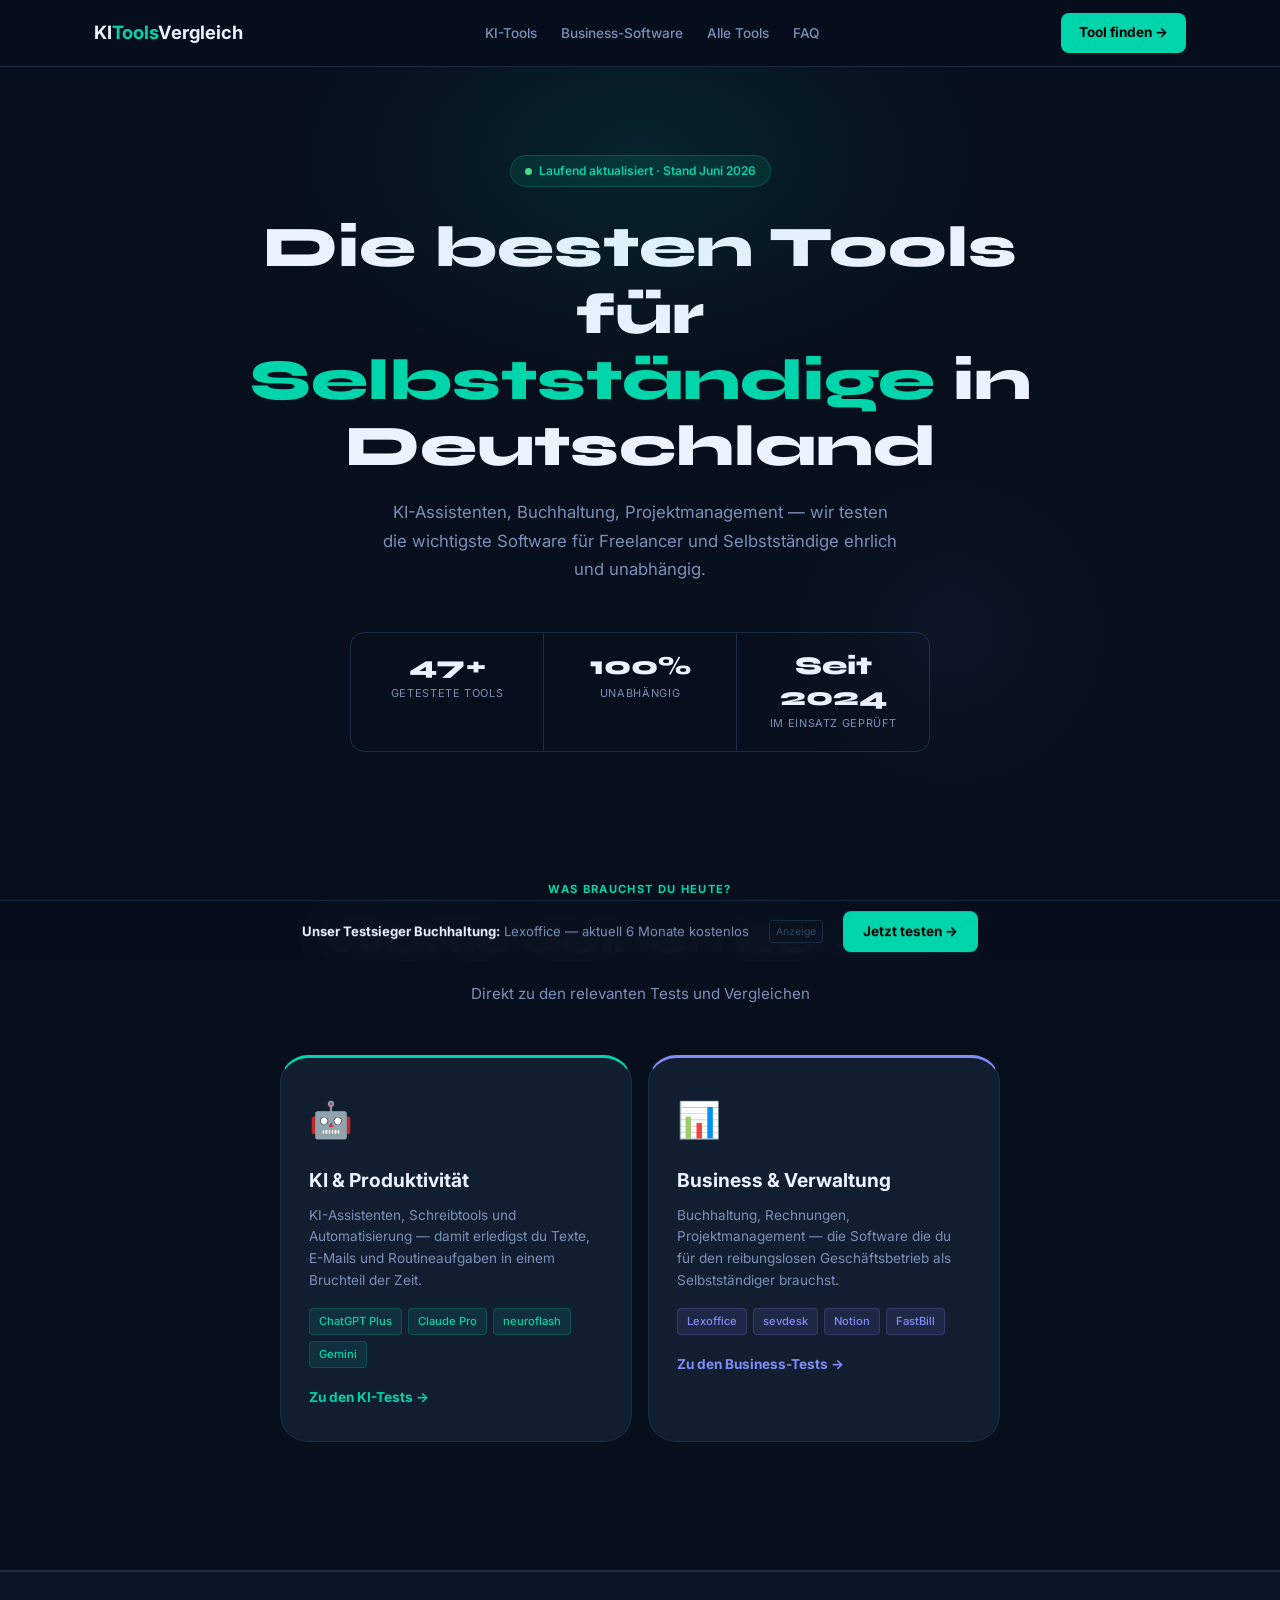
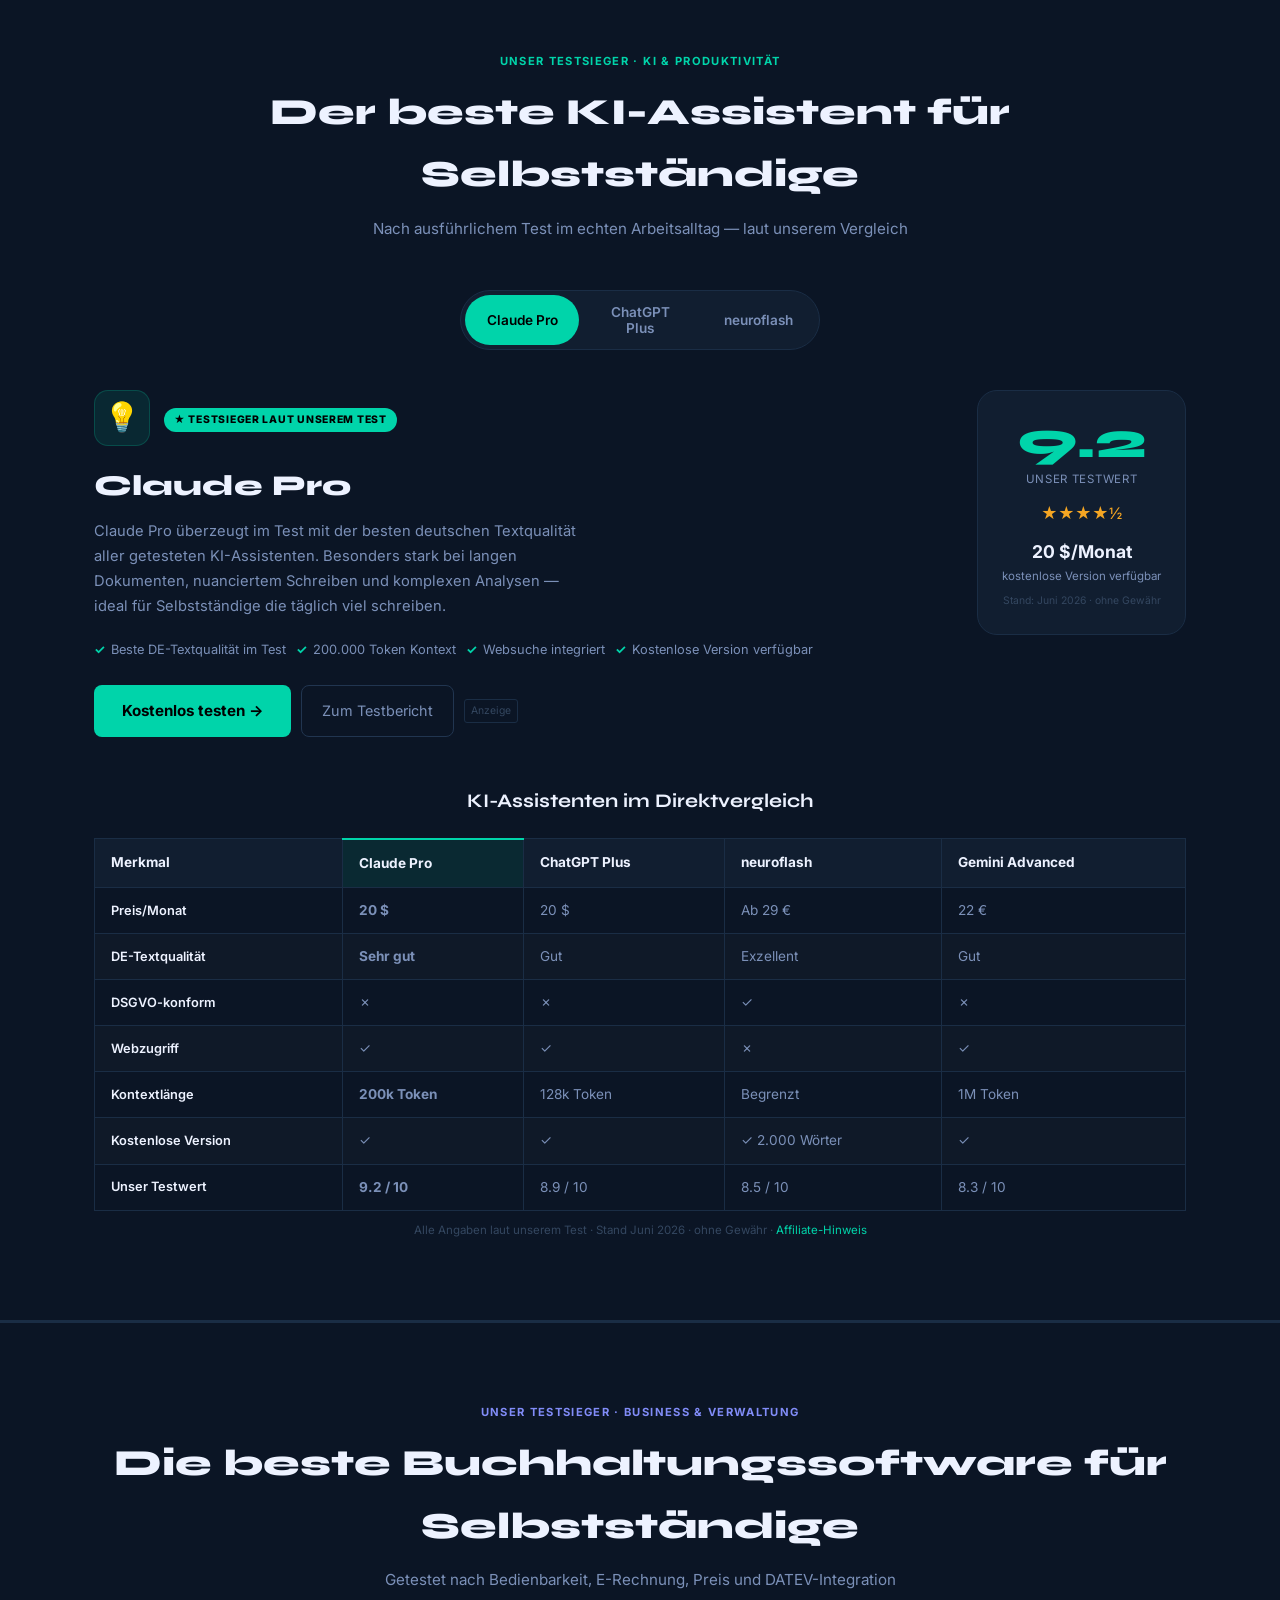
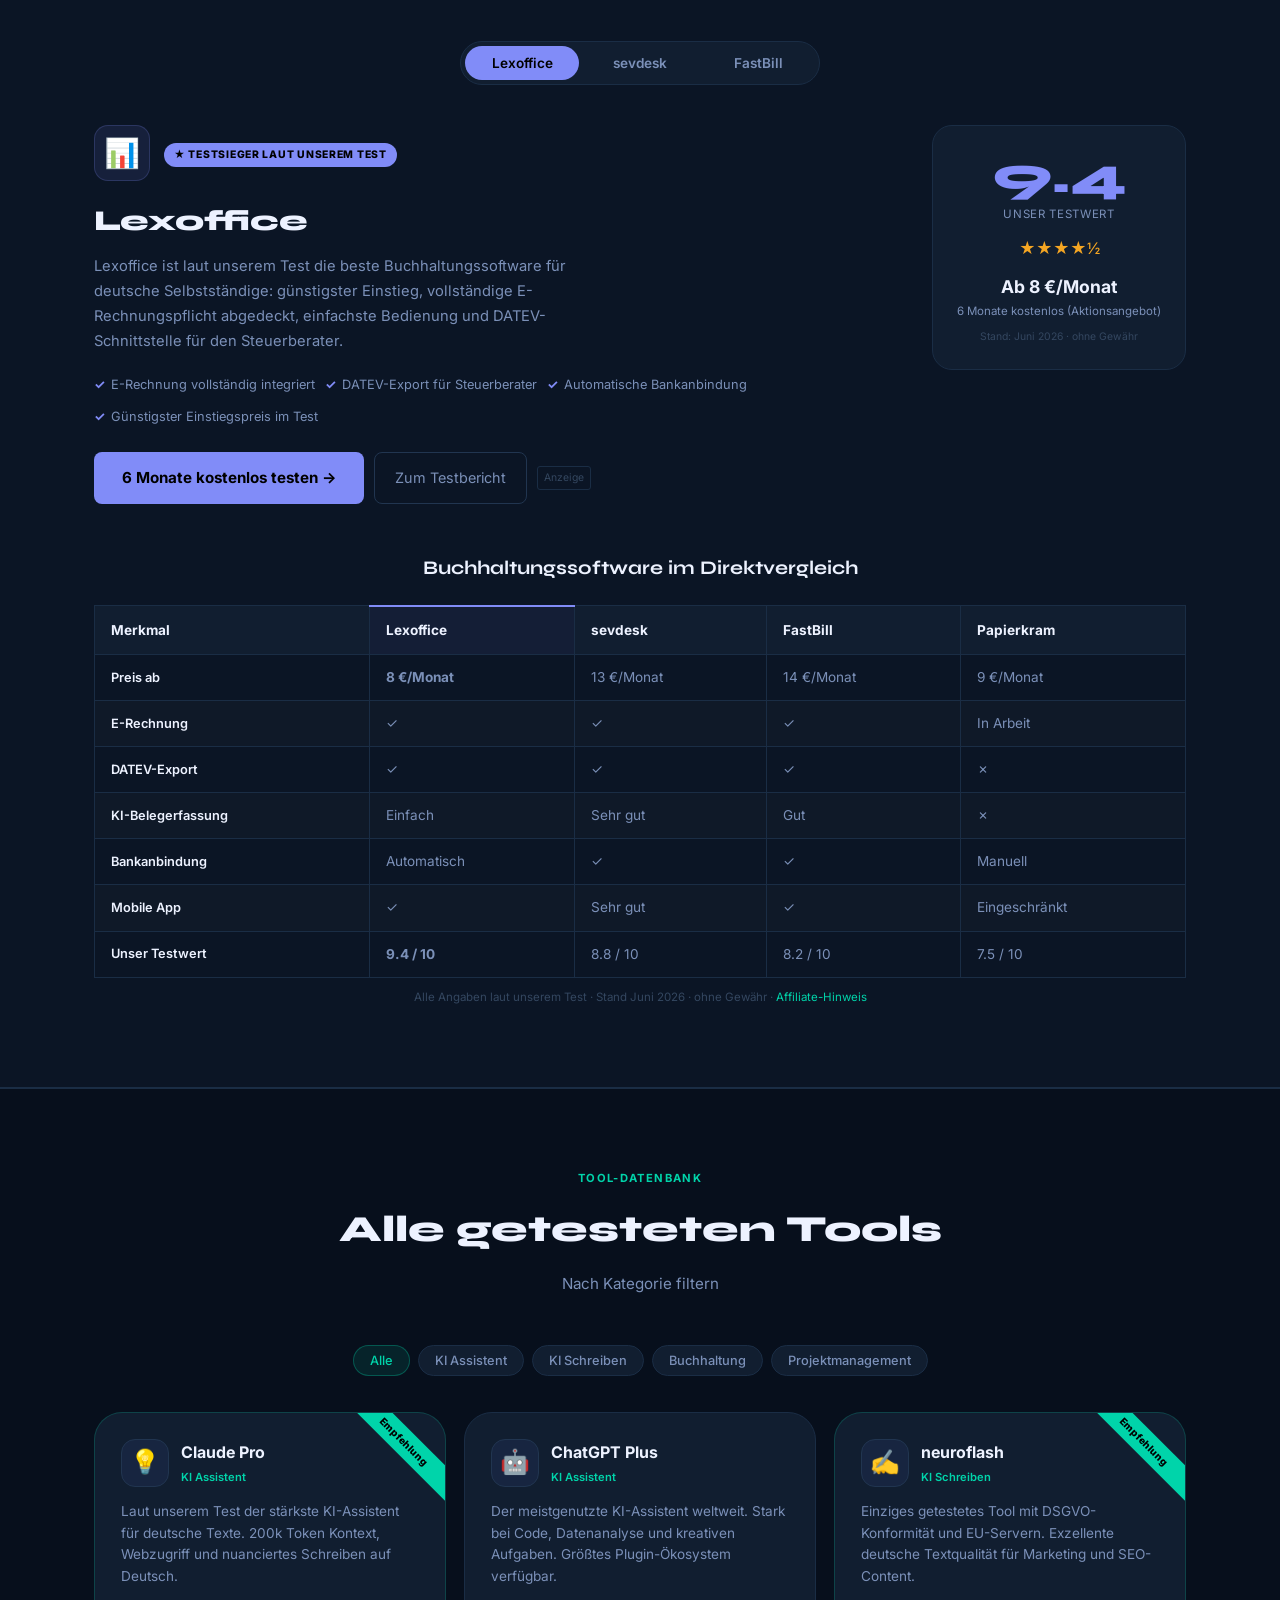
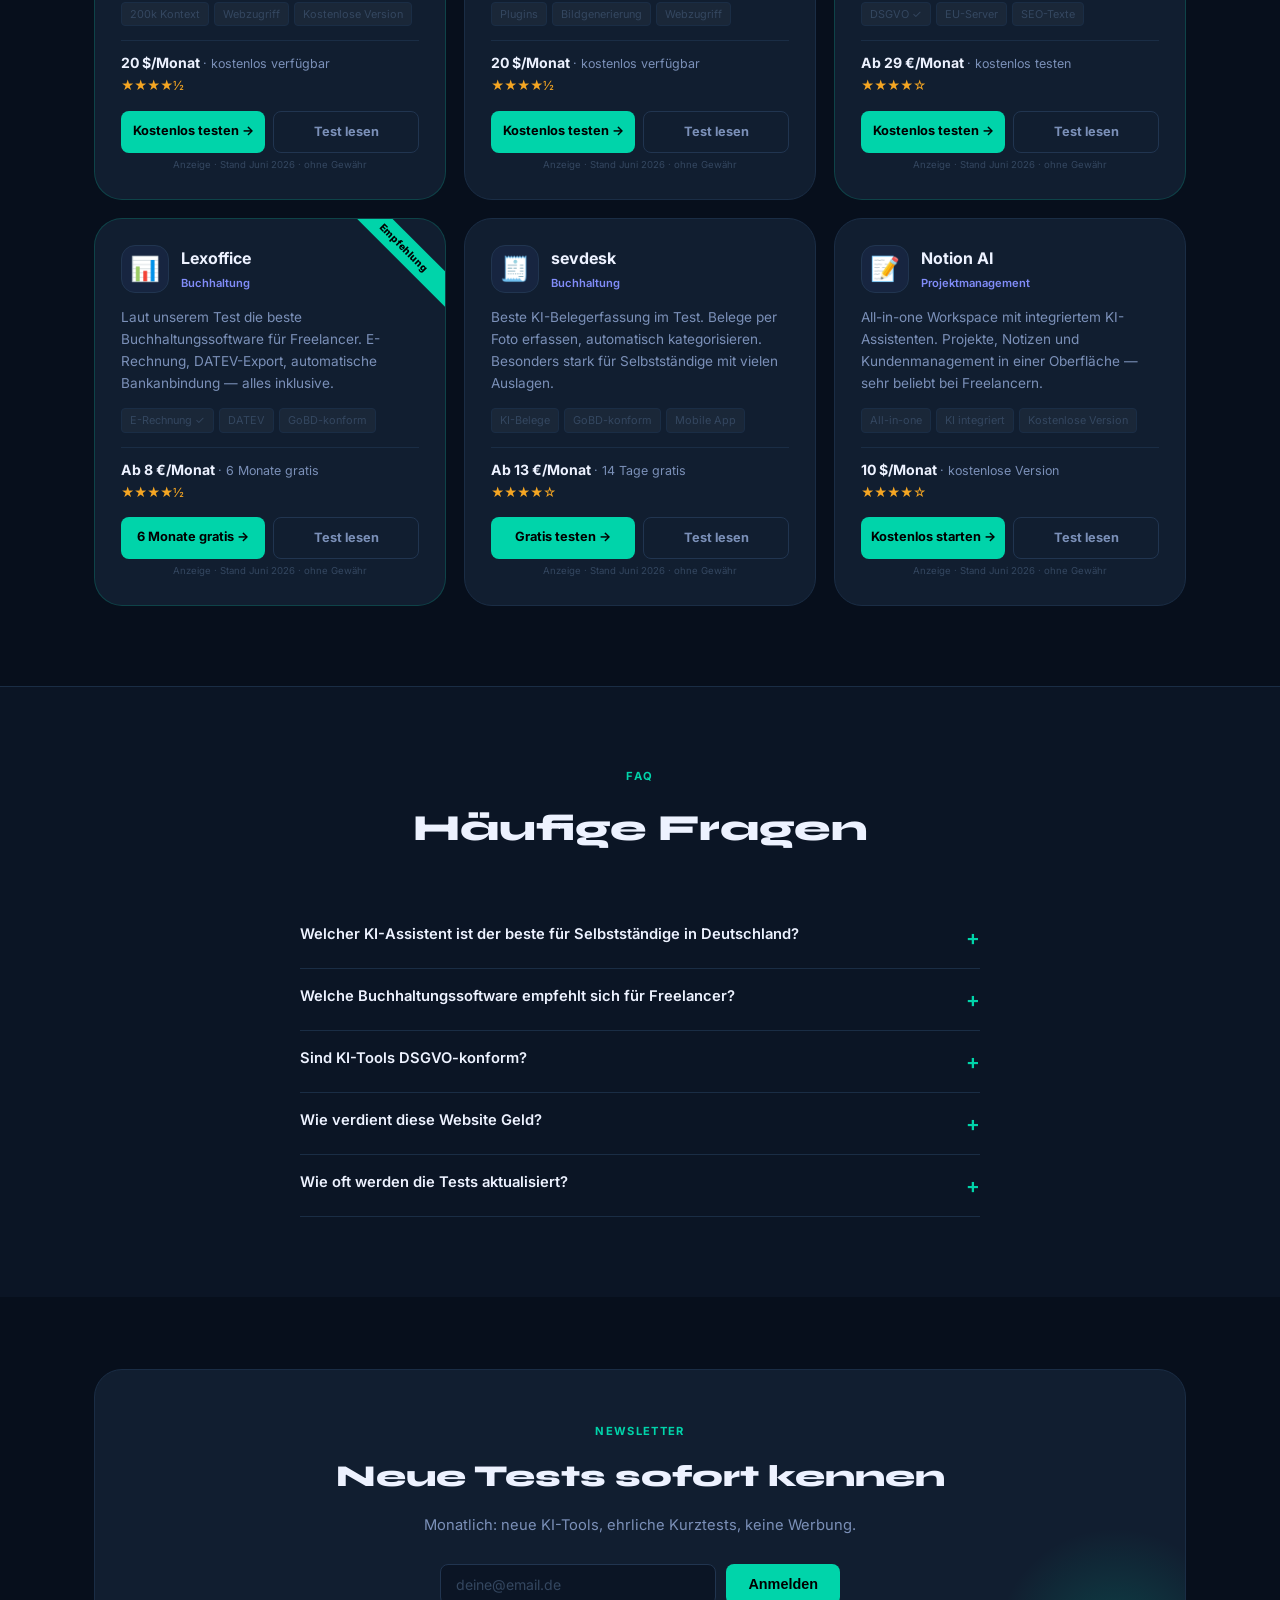
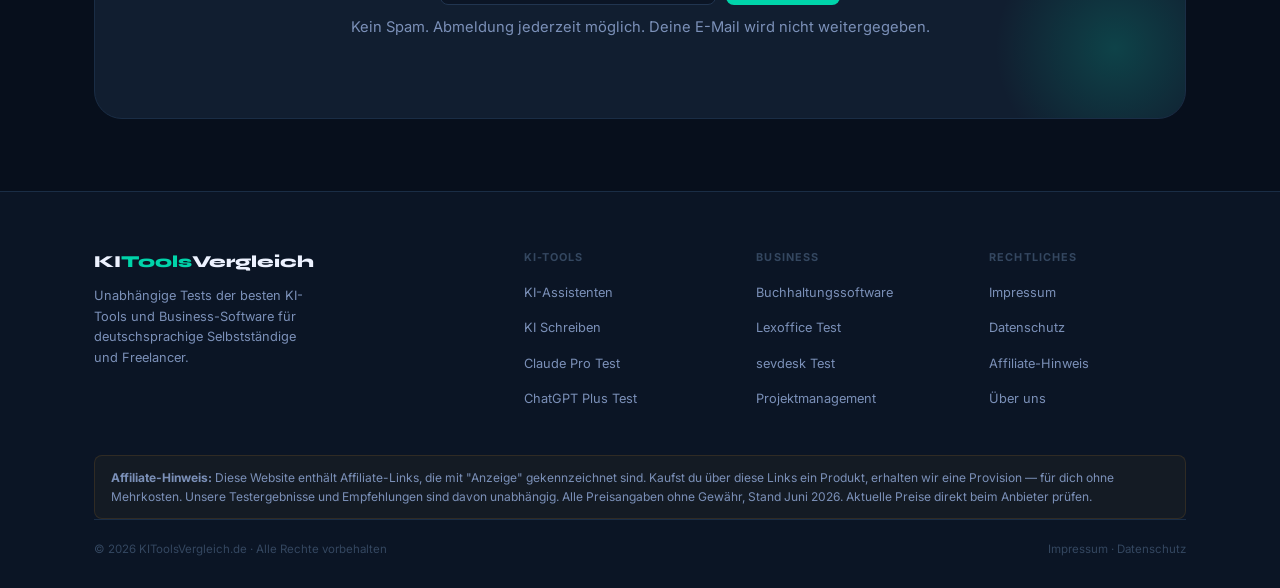
==== commit 6f93f713: "Add files via upload" ====
--- a/index.html
+++ b/index.html
@@ -3,252 +3,299 @@
 <head>
   <meta charset="UTF-8">
   <meta name="viewport" content="width=device-width, initial-scale=1.0">
-  <title>KI-Tools Vergleich 2026 – Die besten Tools für Selbstständige & Freelancer</title>
-  <meta name="description" content="Unabhängiger Vergleich der besten KI-Tools und SaaS-Software für deutschsprachige Selbstständige. Echte Tests, faire Bewertungen, aktuelle Preise.">
+  <title>Software-Vergleich für Selbstständige 2026 – KI-Tools & Business-Software</title>
+  <meta name="description" content="Unabhängige Tests der besten KI-Tools und Business-Software für deutschsprachige Selbstständige und Freelancer. Ehrliche Bewertungen, aktuelle Preise.">
   <meta name="robots" content="index, follow">
   <link rel="canonical" href="https://ki-tools-vergleich.de/">
-  <meta property="og:title" content="KI-Tools Vergleich 2026 – Für Selbstständige & Freelancer">
-  <meta property="og:description" content="Unabhängiger Vergleich der besten KI-Tools. Echte Tests, faire Bewertungen.">
+  <meta property="og:title" content="Software-Vergleich für Selbstständige 2026">
+  <meta property="og:description" content="Die besten KI-Tools und Business-Software für Selbstständige – unabhängig getestet.">
   <meta property="og:type" content="website">
-  <script type="application/ld+json">{"@context":"https://schema.org","@type":"WebSite","name":"KI-Tools Vergleich","url":"https://ki-tools-vergleich.de"}</script>
+  <script type="application/ld+json">{"@context":"https://schema.org","@type":"WebSite","name":"KI-Tools Vergleich","url":"https://ki-tools-vergleich.de","description":"Unabhängige Tests der besten Software für Selbstständige"}</script>
   <link rel="preconnect" href="https://fonts.googleapis.com">
   <link rel="preconnect" href="https://fonts.gstatic.com" crossorigin>
   <link href="https://fonts.googleapis.com/css2?family=Inter:wght@400;500;600;700&family=Syne:wght@700;800&display=swap" rel="stylesheet">
 <style>
 *,*::before,*::after{box-sizing:border-box;margin:0;padding:0}
 :root{
-  --bg:#080E1A;
-  --bg2:#0D1526;
-  --bg3:#121D30;
-  --card:#141E2E;
-  --card2:#192338;
-  --border:#1C2D44;
-  --border2:#243550;
+  --bg:#070F1C;
+  --bg2:#0B1525;
+  --bg3:#0F1C30;
+  --card:#111E30;
+  --card2:#172540;
+  --border:#1A2D45;
+  --border2:#213550;
   --cyan:#00D4AA;
-  --cyan2:#00FFD1;
-  --cyan-bg:rgba(0,212,170,.08);
-  --cyan-glow:rgba(0,212,170,.25);
+  --cyan-soft:rgba(0,212,170,.1);
+  --cyan-glow:rgba(0,212,170,.2);
   --amber:#F5A623;
-  --red:#FF5C5C;
   --green:#4ADE80;
-  --t1:#EEF2FF;
-  --t2:#8B9EC4;
-  --t3:#3D5070;
-  --font-d:'Syne',sans-serif;
-  --font-b:'Inter',sans-serif;
-  --r1:8px;--r2:14px;--r3:22px;
+  --purple:#818CF8;
+  --t1:#EDF2FF;
+  --t2:#7B90B8;
+  --t3:#344760;
+  --fd:'Syne',sans-serif;
+  --fb:'Inter',sans-serif;
+  --r1:8px;--r2:14px;--r3:20px;--r4:28px;
 }
-html{scroll-behavior:smooth;font-size:16px}
-body{font-family:var(--font-b);background:var(--bg);color:var(--t1);line-height:1.7;-webkit-font-smoothing:antialiased;overflow-x:hidden}
+html{scroll-behavior:smooth}
+body{font-family:var(--fb);background:var(--bg);color:var(--t1);line-height:1.7;-webkit-font-smoothing:antialiased;overflow-x:hidden}
 a{color:var(--cyan);text-decoration:none}
-img{max-width:100%;display:block}
-.container{max-width:1160px;margin:0 auto;padding:0 24px}
-
-/* ── NAV ── */
-.nav{position:sticky;top:0;z-index:200;background:rgba(8,14,26,.88);backdrop-filter:blur(20px);border-bottom:1px solid var(--border)}
-.nav-inner{display:flex;align-items:center;justify-content:space-between;height:68px;gap:24px}
-.logo{font-family:var(--font-d);font-size:1.2rem;font-weight:800;color:var(--t1);white-space:nowrap}
+.container{max-width:1140px;margin:0 auto;padding:0 24px}
+
+/* NAV */
+.nav{position:sticky;top:0;z-index:200;background:rgba(7,15,28,.9);backdrop-filter:blur(20px);border-bottom:1px solid var(--border)}
+.nav-inner{display:flex;align-items:center;justify-content:space-between;height:66px;gap:20px}
+.logo{font-family:var(--fb);font-size:1.15rem;font-weight:700;color:var(--t1)}
 .logo span{color:var(--cyan)}
 .nav-links{display:flex;gap:24px;list-style:none}
-.nav-links a{font-size:.875rem;font-weight:500;color:var(--t2);transition:color .2s}
+.nav-links a{font-size:.85rem;font-weight:500;color:var(--t2);transition:color .15s}
 .nav-links a:hover{color:var(--t1)}
-.nav-cta{background:var(--cyan);color:#000;padding:9px 20px;border-radius:var(--r1);font-weight:700;font-size:.875rem;transition:opacity .2s;white-space:nowrap}
+.nav-cta{background:var(--cyan);color:#000;padding:8px 18px;border-radius:var(--r1);font-weight:700;font-size:.85rem;white-space:nowrap;transition:opacity .15s}
 .nav-cta:hover{opacity:.85;color:#000}
 
-/* ── STICKY BOTTOM CTA ── */
-.sticky-cta{position:fixed;bottom:0;left:0;right:0;z-index:150;background:rgba(8,14,26,.96);backdrop-filter:blur(16px);border-top:1px solid var(--border);padding:12px 24px;display:flex;align-items:center;justify-content:center;gap:16px;transform:translateY(100%);transition:transform .3s}
-.sticky-cta.visible{transform:translateY(0)}
-.sticky-cta p{font-size:.875rem;color:var(--t2)}
-.sticky-cta p strong{color:var(--t1)}
-.sticky-cta a{background:var(--cyan);color:#000;padding:10px 24px;border-radius:var(--r1);font-weight:700;font-size:.9rem;white-space:nowrap}
-
-/* ── HERO ── */
-.hero{padding:80px 0 72px;text-align:center;position:relative;overflow:hidden}
-.hero-glow{position:absolute;top:-200px;left:50%;transform:translateX(-50%);width:900px;height:600px;background:radial-gradient(ellipse at center,rgba(0,212,170,.12) 0%,transparent 65%);pointer-events:none}
-.hero-glow2{position:absolute;top:40%;left:20%;width:500px;height:500px;background:radial-gradient(ellipse,rgba(99,102,241,.06) 0%,transparent 60%);pointer-events:none}
-
-.trust-bar{display:flex;align-items:center;justify-content:center;gap:24px;margin-bottom:36px;flex-wrap:wrap}
-.trust-pill{display:inline-flex;align-items:center;gap:6px;background:var(--cyan-bg);border:1px solid rgba(0,212,170,.25);border-radius:100px;padding:5px 14px;font-size:.75rem;font-weight:600;color:var(--cyan)}
-.trust-pill .dot{width:6px;height:6px;background:var(--green);border-radius:50%;animation:pulse 2s infinite}
-@keyframes pulse{0%,100%{opacity:1}50%{opacity:.4}}
-
-.hero h1{font-family:var(--font-d);font-size:clamp(2.4rem,5.5vw,4.2rem);font-weight:800;line-height:1.1;max-width:860px;margin:0 auto 20px;letter-spacing:-.02em}
-.hero h1 em{font-style:normal;background:linear-gradient(135deg,var(--cyan) 0%,var(--cyan2) 100%);-webkit-background-clip:text;-webkit-text-fill-color:transparent;background-clip:text}
-.hero-sub{font-size:1.1rem;color:var(--t2);max-width:540px;margin:0 auto 40px}
-
-.hero-btns{display:flex;gap:14px;justify-content:center;flex-wrap:wrap;margin-bottom:64px}
-.btn-primary{background:var(--cyan);color:#000;padding:15px 32px;border-radius:var(--r1);font-weight:700;font-size:1rem;transition:transform .15s,box-shadow .15s;display:inline-flex;align-items:center;gap:8px}
-.btn-primary:hover{transform:translateY(-2px);box-shadow:0 8px 32px var(--cyan-glow);color:#000}
-.btn-ghost{background:transparent;color:var(--t1);padding:15px 28px;border-radius:var(--r1);font-weight:600;font-size:1rem;border:1px solid var(--border2);transition:border-color .2s;display:inline-block}
+/* STICKY BAR */
+.sticky-bar{position:fixed;bottom:0;left:0;right:0;z-index:150;background:rgba(7,15,28,.95);backdrop-filter:blur(16px);border-top:1px solid var(--border);padding:10px 24px;display:flex;align-items:center;justify-content:center;gap:20px;transform:translateY(100%);transition:transform .3s}
+.sticky-bar.show{transform:translateY(0)}
+.sticky-bar p{font-size:.82rem;color:var(--t2)}
+.sticky-bar p strong{color:var(--t1)}
+.sticky-bar a{background:var(--cyan);color:#000;padding:9px 20px;border-radius:var(--r1);font-weight:700;font-size:.85rem;white-space:nowrap}
+.sticky-bar .ad-label{font-size:.65rem;color:var(--t3);border:1px solid var(--border);padding:2px 6px;border-radius:3px}
+
+/* HERO */
+.hero{padding:88px 0 80px;text-align:center;position:relative;overflow:hidden}
+.hero-glow-1{position:absolute;top:-160px;left:50%;transform:translateX(-50%);width:800px;height:500px;background:radial-gradient(ellipse,rgba(0,212,170,.1) 0%,transparent 65%);pointer-events:none}
+.hero-glow-2{position:absolute;bottom:0;right:10%;width:400px;height:400px;background:radial-gradient(ellipse,rgba(129,140,248,.05) 0%,transparent 65%);pointer-events:none}
+
+.live-pill{display:inline-flex;align-items:center;gap:7px;background:var(--cyan-soft);border:1px solid rgba(0,212,170,.2);border-radius:100px;padding:5px 14px;font-size:.75rem;font-weight:600;color:var(--cyan);margin-bottom:28px}
+.live-dot{width:7px;height:7px;background:var(--green);border-radius:50%;animation:blink 2s infinite}
+@keyframes blink{0%,100%{opacity:1}50%{opacity:.3}}
+
+.hero h1{font-family:var(--fd);font-size:clamp(2rem,4.5vw,3.8rem);font-weight:800;line-height:1.15;max-width:820px;margin:0 auto 18px}
+.hero h1 em{font-style:normal;color:var(--cyan)}
+.hero-sub{font-size:1.05rem;color:var(--t2);max-width:520px;margin:0 auto 48px;line-height:1.7}
+
+/* WEGWEISER */
+.wegweiser{display:grid;grid-template-columns:1fr 1fr;gap:16px;max-width:720px;margin:0 auto 64px}
+.weg-card{background:var(--card);border:1px solid var(--border);border-radius:var(--r4);padding:32px 28px;text-align:left;cursor:pointer;transition:border-color .2s,transform .2s,box-shadow .2s;text-decoration:none;display:block}
+.weg-card:hover{border-color:var(--cyan);transform:translateY(-3px);box-shadow:0 12px 40px rgba(0,0,0,.3);color:var(--t1)}
+.weg-card.ki{border-top:3px solid var(--cyan)}
+.weg-card.biz{border-top:3px solid var(--purple)}
+.weg-emoji{font-size:2.2rem;margin-bottom:14px;display:block}
+.weg-title{font-family:var(--fb);font-size:1.2rem;font-weight:700;margin-bottom:8px;color:var(--t1)}
+.weg-desc{font-size:.85rem;color:var(--t2);line-height:1.6;margin-bottom:16px}
+.weg-tools{display:flex;flex-wrap:wrap;gap:6px;margin-bottom:18px}
+.weg-tag{font-size:.7rem;padding:3px 9px;border-radius:4px;font-weight:500}
+.weg-tag.cyan{background:rgba(0,212,170,.1);color:var(--cyan);border:1px solid rgba(0,212,170,.2)}
+.weg-tag.purple{background:rgba(129,140,248,.1);color:var(--purple);border:1px solid rgba(129,140,248,.2)}
+.weg-cta{font-size:.85rem;font-weight:700;display:flex;align-items:center;gap:6px}
+.weg-cta.cyan{color:var(--cyan)}
+.weg-cta.purple{color:var(--purple)}
+
+/* STATS */
+.stats-row{display:flex;justify-content:center;gap:0;border:1px solid var(--border);border-radius:var(--r2);overflow:hidden;max-width:580px;margin:0 auto}
+.stat{flex:1;padding:18px 12px;text-align:center;border-right:1px solid var(--border)}
+.stat:last-child{border-right:none}
+.stat-n{font-family:var(--fd);font-size:1.6rem;font-weight:800;line-height:1.2}
+.stat-l{font-size:.68rem;color:var(--t2);text-transform:uppercase;letter-spacing:.06em;margin-top:2px}
+
+/* SECTION */
+.section{padding:80px 0}
+.sec-header{text-align:center;margin-bottom:48px}
+.eyebrow{font-size:.7rem;font-weight:700;letter-spacing:.12em;text-transform:uppercase;color:var(--cyan);display:block;margin-bottom:10px}
+.eyebrow.purple{color:var(--purple)}
+.sec-header h2{font-family:var(--fd);font-size:clamp(1.5rem,3vw,2.3rem);font-weight:800}
+.sec-header p{color:var(--t2);margin-top:10px;font-size:.95rem}
+
+/* TESTSIEGER BLOCK */
+.winner{background:var(--bg2);border-top:1px solid var(--border);border-bottom:1px solid var(--border)}
+.winner-tabs{display:flex;gap:4px;justify-content:center;margin-bottom:40px;background:var(--card);border:1px solid var(--border);border-radius:100px;padding:4px;max-width:360px;margin:0 auto 40px}
+.winner-tab{flex:1;padding:9px 20px;border-radius:100px;font-size:.85rem;font-weight:600;cursor:pointer;text-align:center;transition:all .2s;color:var(--t2);border:none;background:none;font-family:var(--fb)}
+.winner-tab.active{background:var(--cyan);color:#000}
+.winner-tab.active.purple{background:var(--purple)}
+
+.winner-panel{display:none}
+.winner-panel.active{display:grid;grid-template-columns:1fr auto;gap:32px;align-items:start}
+.winner-top{display:flex;align-items:center;gap:14px;margin-bottom:16px}
+.winner-icon{width:56px;height:56px;border-radius:var(--r2);background:var(--cyan-soft);border:1px solid rgba(0,212,170,.2);display:flex;align-items:center;justify-content:center;font-size:1.8rem;flex-shrink:0}
+.winner-icon.purple{background:rgba(129,140,248,.1);border-color:rgba(129,140,248,.2)}
+.winner-badge{display:inline-flex;align-items:center;gap:5px;background:var(--cyan);color:#000;font-size:.65rem;font-weight:800;padding:3px 10px;border-radius:100px;text-transform:uppercase;letter-spacing:.07em}
+.winner-badge.purple{background:var(--purple)}
+.winner-title{font-family:var(--fd);font-size:clamp(1.4rem,3vw,1.8rem);font-weight:800;margin:10px 0 8px}
+.winner-desc{color:var(--t2);font-size:.92rem;margin-bottom:20px;max-width:500px;line-height:1.7}
+.winner-feats{display:flex;gap:10px;flex-wrap:wrap;margin-bottom:24px}
+.winner-feat{display:flex;align-items:center;gap:6px;font-size:.8rem;color:var(--t2)}
+.winner-feat::before{content:'✓';color:var(--cyan);font-weight:700}
+.winner-feat.purple::before{color:var(--purple)}
+.winner-cta-wrap{display:flex;gap:10px;align-items:center;flex-wrap:wrap}
+.btn-win{background:var(--cyan);color:#000;padding:13px 28px;border-radius:var(--r1);font-weight:700;font-size:.95rem;transition:opacity .15s,transform .15s;display:inline-flex;align-items:center;gap:8px}
+.btn-win:hover{opacity:.85;transform:translateY(-1px);color:#000}
+.btn-win.purple{background:var(--purple)}
+.btn-ghost{background:transparent;border:1px solid var(--border2);color:var(--t2);padding:13px 20px;border-radius:var(--r1);font-size:.9rem;transition:all .15s}
 .btn-ghost:hover{border-color:var(--t2);color:var(--t1)}
-
-/* Stat row */
-.stat-row{display:flex;justify-content:center;gap:0;border:1px solid var(--border);border-radius:var(--r2);overflow:hidden;max-width:600px;margin:0 auto}
-.stat-item{flex:1;padding:20px 16px;text-align:center;border-right:1px solid var(--border)}
-.stat-item:last-child{border-right:none}
-.stat-num{font-family:var(--font-d);font-size:1.75rem;font-weight:800;color:var(--t1)}
-.stat-label{font-size:.72rem;color:var(--t2);margin-top:2px;text-transform:uppercase;letter-spacing:.06em}
-
-/* ── WINNER BOX ── */
-.winner-section{padding:0 0 64px}
-.winner-card{background:linear-gradient(135deg,rgba(0,212,170,.06) 0%,rgba(0,212,170,.02) 100%);border:1px solid rgba(0,212,170,.3);border-radius:var(--r3);padding:40px 48px;display:grid;grid-template-columns:1fr auto;gap:32px;align-items:center;position:relative;overflow:hidden}
-.winner-card::before{content:'';position:absolute;top:0;left:0;right:0;height:2px;background:linear-gradient(90deg,transparent,var(--cyan),transparent)}
-.winner-badge{display:inline-flex;align-items:center;gap:6px;background:var(--cyan);color:#000;font-size:.7rem;font-weight:800;padding:4px 12px;border-radius:100px;text-transform:uppercase;letter-spacing:.08em;margin-bottom:14px}
-.winner-card h2{font-family:var(--font-d);font-size:1.9rem;font-weight:800;margin-bottom:10px}
-.winner-card p{color:var(--t2);font-size:.95rem;margin-bottom:20px;max-width:520px}
-.winner-meta{display:flex;gap:20px;flex-wrap:wrap;margin-bottom:24px}
-.winner-meta-item{font-size:.82rem}
-.winner-meta-item strong{color:var(--t1);display:block}
-.winner-meta-item span{color:var(--t2)}
-.winner-price{text-align:center}
-.price-amount{font-family:var(--font-d);font-size:2.8rem;font-weight:800;color:var(--cyan);line-height:1}
-.price-label{font-size:.75rem;color:var(--t2);margin-top:4px}
-.price-old{font-size:.8rem;color:var(--t3);text-decoration:line-through;margin-bottom:4px}
-.btn-winner{display:block;background:var(--cyan);color:#000;text-align:center;padding:14px 36px;border-radius:var(--r1);font-weight:800;font-size:1rem;margin-top:16px;transition:transform .15s,box-shadow .15s;white-space:nowrap}
-.btn-winner:hover{transform:translateY(-2px);box-shadow:0 8px 32px var(--cyan-glow);color:#000}
-.winner-stars{color:var(--amber);font-size:1.1rem;letter-spacing:2px;margin-top:6px}
-
-/* ── QUICK COMPARE ── */
-.quick-compare{background:var(--bg2);border-top:1px solid var(--border);border-bottom:1px solid var(--border);padding:56px 0}
-.qc-grid{display:grid;grid-template-columns:repeat(4,1fr);gap:2px;background:var(--border);border-radius:var(--r2);overflow:hidden}
-.qc-col{background:var(--card);padding:24px 20px}
-.qc-col.best{background:var(--card2);border-top:2px solid var(--cyan)}
-.qc-col-header{margin-bottom:20px;min-height:80px}
-.qc-name{font-family:var(--font-d);font-size:1rem;font-weight:700;margin-bottom:4px}
-.qc-best-badge{font-size:.65rem;font-weight:700;color:var(--cyan);text-transform:uppercase;letter-spacing:.08em}
-.qc-price{font-size:1.4rem;font-weight:700;color:var(--t1);margin-bottom:2px}
-.qc-price-sub{font-size:.72rem;color:var(--t2)}
-.qc-row{display:flex;align-items:center;justify-content:space-between;padding:8px 0;border-bottom:1px solid var(--border);font-size:.8rem}
-.qc-row:last-of-type{border-bottom:none}
-.qc-feature{color:var(--t2)}
-.qc-val{font-weight:600}
-.qc-val.yes{color:var(--cyan)}
-.qc-val.no{color:var(--t3)}
-.qc-val.partial{color:var(--amber)}
-.qc-cta{display:block;text-align:center;padding:10px;border-radius:var(--r1);font-size:.82rem;font-weight:700;margin-top:16px;background:var(--border2);color:var(--t2);transition:all .2s}
-.qc-cta:hover{color:var(--t1)}
-.qc-col.best .qc-cta{background:var(--cyan);color:#000}
-.qc-col.best .qc-cta:hover{opacity:.85;color:#000}
-
-/* ── SECTION ── */
-.section{padding:80px 0}
-.section-header{text-align:center;margin-bottom:52px}
-.eyebrow{font-size:.72rem;font-weight:700;letter-spacing:.12em;text-transform:uppercase;color:var(--cyan);display:block;margin-bottom:10px}
-.section-header h2{font-family:var(--font-d);font-size:clamp(1.6rem,3vw,2.4rem);font-weight:800}
-.section-header p{color:var(--t2);margin-top:10px;font-size:1rem}
-
-/* ── FILTER ── */
-.filter-bar{display:flex;gap:8px;flex-wrap:wrap;justify-content:center;margin-bottom:40px}
-.filter-btn{background:var(--card);border:1px solid var(--border);color:var(--t2);padding:8px 18px;border-radius:100px;font-size:.82rem;font-weight:500;cursor:pointer;transition:all .2s;font-family:var(--font-b)}
-.filter-btn:hover,.filter-btn.active{background:var(--cyan-bg);border-color:rgba(0,212,170,.4);color:var(--cyan)}
-
-/* ── TOOL CARDS ── */
-.tools-grid{display:grid;grid-template-columns:repeat(auto-fill,minmax(340px,1fr));gap:20px}
-.tool-card{background:var(--card);border:1px solid var(--border);border-radius:var(--r3);padding:28px;display:flex;flex-direction:column;gap:16px;transition:transform .2s,border-color .2s,box-shadow .2s;position:relative;overflow:hidden}
-.tool-card:hover{transform:translateY(-4px);border-color:var(--border2);box-shadow:0 16px 48px rgba(0,0,0,.3)}
-.tool-card.top{border-color:rgba(0,212,170,.25)}
-.tool-card.top::after{content:'Empfehlung';position:absolute;top:18px;right:-30px;background:var(--cyan);color:#000;font-size:.65rem;font-weight:800;padding:4px 40px;transform:rotate(45deg);letter-spacing:.06em}
-
-.card-header{display:flex;align-items:center;gap:14px}
-.card-icon{width:52px;height:52px;border-radius:var(--r2);background:var(--card2);border:1px solid var(--border2);display:flex;align-items:center;justify-content:center;font-size:1.6rem;flex-shrink:0}
-.card-title{font-family:var(--font-d);font-size:1.1rem;font-weight:700;color:var(--t1)}
-.card-cat{font-size:.72rem;color:var(--cyan);font-weight:600;margin-top:2px}
-
-.card-desc{font-size:.88rem;color:var(--t2);flex:1;line-height:1.6}
-
-.card-tags{display:flex;gap:6px;flex-wrap:wrap}
-.tag{background:rgba(255,255,255,.04);border:1px solid var(--border);border-radius:4px;padding:3px 10px;font-size:.7rem;color:var(--t3)}
-
-.card-bottom{display:flex;align-items:center;justify-content:space-between;padding-top:8px;border-top:1px solid var(--border)}
-.card-price{font-size:.9rem;font-weight:700;color:var(--t1)}
-.card-price span{font-weight:400;color:var(--t2);font-size:.8rem}
-.card-stars{color:var(--amber);font-size:.85rem}
-
-.card-btns{display:flex;gap:8px;margin-top:4px}
-.btn-card{flex:1;text-align:center;padding:10px 8px;border-radius:var(--r1);font-size:.82rem;font-weight:700;transition:all .2s}
-.btn-card.primary{background:var(--cyan);color:#000}
-.btn-card.primary:hover{opacity:.85;color:#000}
-.btn-card.secondary{background:transparent;border:1px solid var(--border2);color:var(--t2)}
-.btn-card.secondary:hover{border-color:var(--t2);color:var(--t1)}
-
-/* ── SOCIAL PROOF ── */
-.proof-section{background:var(--bg2);border-top:1px solid var(--border);border-bottom:1px solid var(--border)}
-.proof-grid{display:grid;grid-template-columns:repeat(3,1fr);gap:20px}
-.proof-card{background:var(--card);border:1px solid var(--border);border-radius:var(--r2);padding:24px}
-.proof-stars{color:var(--amber);font-size:.85rem;margin-bottom:10px}
-.proof-text{font-size:.875rem;color:var(--t2);line-height:1.6;margin-bottom:16px;font-style:italic}
-.proof-author{display:flex;align-items:center;gap:10px}
-.proof-avatar{width:36px;height:36px;border-radius:50%;background:var(--cyan-bg);border:1px solid rgba(0,212,170,.3);display:flex;align-items:center;justify-content:center;font-size:.75rem;font-weight:700;color:var(--cyan);flex-shrink:0}
-.proof-name{font-size:.82rem;font-weight:600;color:var(--t1)}
-.proof-role{font-size:.72rem;color:var(--t3)}
-
-/* ── TRUST LOGOS ── */
-.trust-section{padding:48px 0;border-bottom:1px solid var(--border)}
-.trust-label{text-align:center;font-size:.75rem;color:var(--t3);text-transform:uppercase;letter-spacing:.1em;margin-bottom:28px}
-.trust-logos{display:flex;justify-content:center;align-items:center;gap:40px;flex-wrap:wrap}
-.trust-logo{font-family:var(--font-d);font-size:1rem;font-weight:700;color:var(--t3);opacity:.5;transition:opacity .2s;cursor:default}
-.trust-logo:hover{opacity:.8}
-
-/* ── FAQ ── */
-.faq-list{max-width:700px;margin:0 auto}
+.ad-tag{font-size:.65rem;color:var(--t3);border:1px solid var(--border);padding:2px 6px;border-radius:3px;white-space:nowrap}
+
+.winner-score{background:var(--card);border:1px solid var(--border);border-radius:var(--r3);padding:24px;min-width:200px;text-align:center}
+.score-num{font-family:var(--fd);font-size:3.2rem;font-weight:800;color:var(--cyan);line-height:1}
+.score-num.purple{color:var(--purple)}
+.score-label{font-size:.72rem;color:var(--t2);margin-top:4px;text-transform:uppercase;letter-spacing:.06em}
+.score-stars{color:var(--amber);font-size:1rem;margin:10px 0}
+.score-price{font-size:1.1rem;font-weight:700;color:var(--t1);margin-top:10px}
+.score-price-sub{font-size:.72rem;color:var(--t2)}
+.score-disclaimer{font-size:.65rem;color:var(--t3);margin-top:6px}
+
+/* VERGLEICH TABLE */
+.tbl-wrap{overflow-x:auto}
+.tbl{width:100%;border-collapse:collapse;font-size:.85rem;min-width:640px}
+.tbl th{background:var(--card);border:1px solid var(--border);padding:12px 16px;text-align:left;font-family:var(--fb);font-weight:700;font-size:.85rem}
+.tbl th.hi{background:var(--cyan-soft);border-top:2px solid var(--cyan)}
+.tbl th.hi-p{background:rgba(129,140,248,.08);border-top:2px solid var(--purple)}
+.tbl td{border:1px solid var(--border);padding:11px 16px;color:var(--t2);vertical-align:middle}
+.tbl tr:nth-child(even) td{background:rgba(255,255,255,.015)}
+.tbl tr:hover td{background:var(--cyan-soft)}
+.tbl .fn{font-weight:600;color:var(--t1);font-size:.8rem}
+.yes{color:var(--cyan)}
+.no{color:var(--t3)}
+.ok{color:var(--amber)}
+.best{color:var(--cyan);font-weight:700}
+.best-p{color:var(--purple);font-weight:700}
+
+/* TOOL CARDS */
+.filter-bar{display:flex;gap:8px;flex-wrap:wrap;justify-content:center;margin-bottom:36px}
+.fbtn{background:var(--card);border:1px solid var(--border);color:var(--t2);padding:7px 16px;border-radius:100px;font-size:.8rem;font-weight:500;cursor:pointer;transition:all .2s;font-family:var(--fb)}
+.fbtn:hover,.fbtn.on{background:var(--cyan-soft);border-color:rgba(0,212,170,.3);color:var(--cyan)}
+
+.grid{display:grid;grid-template-columns:repeat(auto-fill,minmax(330px,1fr));gap:18px}
+.card{background:var(--card);border:1px solid var(--border);border-radius:var(--r4);padding:26px;display:flex;flex-direction:column;gap:14px;transition:transform .2s,border-color .2s,box-shadow .2s;position:relative;overflow:hidden}
+.card:hover{transform:translateY(-3px);border-color:var(--border2);box-shadow:0 12px 40px rgba(0,0,0,.25)}
+.card.top-pick{border-color:rgba(0,212,170,.2)}
+.card.top-pick::after{content:'Empfehlung';position:absolute;top:16px;right:-32px;background:var(--cyan);color:#000;font-size:.62rem;font-weight:800;padding:4px 42px;transform:rotate(45deg);letter-spacing:.05em}
+
+.card-head{display:flex;align-items:center;gap:12px}
+.card-ico{width:48px;height:48px;border-radius:var(--r2);background:var(--card2);border:1px solid var(--border2);display:flex;align-items:center;justify-content:center;font-size:1.5rem;flex-shrink:0}
+.card-name{font-family:var(--fb);font-size:1rem;font-weight:700}
+.card-cat{font-size:.7rem;color:var(--cyan);font-weight:600;margin-top:2px}
+.card-cat.purple{color:var(--purple)}
+
+.card-desc{font-size:.85rem;color:var(--t2);line-height:1.6;flex:1}
+.card-tags{display:flex;gap:5px;flex-wrap:wrap}
+.ctag{background:rgba(255,255,255,.04);border:1px solid var(--border);border-radius:4px;padding:2px 8px;font-size:.68rem;color:var(--t3)}
+
+.card-foot{display:flex;align-items:center;justify-content:space-between;padding-top:10px;border-top:1px solid var(--border)}
+.card-price{font-size:.88rem;font-weight:700}
+.card-price span{font-weight:400;color:var(--t2);font-size:.78rem}
+.card-stars{color:var(--amber);font-size:.8rem}
+
+.card-btns{display:flex;gap:8px}
+.cbtn{flex:1;text-align:center;padding:9px 8px;border-radius:var(--r1);font-size:.8rem;font-weight:700;transition:all .2s}
+.cbtn.p{background:var(--cyan);color:#000}
+.cbtn.p:hover{opacity:.85;color:#000}
+.cbtn.s{background:transparent;border:1px solid var(--border2);color:var(--t2)}
+.cbtn.s:hover{border-color:var(--t2);color:var(--t1)}
+.cbtn-wrap{display:flex;flex-direction:column;gap:4px}
+.cbtn-adlabel{font-size:.6rem;color:var(--t3);text-align:center}
+
+/* FAQ */
+.faq-wrap{max-width:680px;margin:0 auto}
 .faq-item{border-bottom:1px solid var(--border)}
-.faq-q{width:100%;background:none;border:none;color:var(--t1);font-family:var(--font-b);font-size:.95rem;font-weight:600;text-align:left;padding:20px 0;cursor:pointer;display:flex;justify-content:space-between;align-items:center;gap:16px}
-.faq-q::after{content:'+';font-size:1.4rem;color:var(--cyan);flex-shrink:0;transition:transform .2s}
+.faq-q{width:100%;background:none;border:none;color:var(--t1);font-family:var(--fb);font-size:.92rem;font-weight:600;text-align:left;padding:18px 0;cursor:pointer;display:flex;justify-content:space-between;gap:16px}
+.faq-q::after{content:'+';font-size:1.3rem;color:var(--cyan);flex-shrink:0;transition:transform .2s}
 .faq-item.open .faq-q::after{transform:rotate(45deg)}
-.faq-a{font-size:.9rem;color:var(--t2);padding-bottom:20px;display:none;line-height:1.7}
+.faq-a{font-size:.87rem;color:var(--t2);padding-bottom:18px;display:none;line-height:1.7}
 .faq-item.open .faq-a{display:block}
 
-/* ── NEWSLETTER ── */
-.nl-box{background:var(--card);border:1px solid var(--border);border-radius:var(--r3);padding:56px 48px;text-align:center;margin:80px 0;position:relative;overflow:hidden}
-.nl-box::before{content:'';position:absolute;bottom:-80px;right:-80px;width:300px;height:300px;background:radial-gradient(circle,var(--cyan-glow) 0%,transparent 70%);pointer-events:none}
-.nl-box h2{font-family:var(--font-d);font-size:2rem;font-weight:800;margin-bottom:10px}
-.nl-box p{color:var(--t2);margin-bottom:28px}
-.nl-form{display:flex;gap:10px;max-width:420px;margin:0 auto;flex-wrap:wrap;justify-content:center}
-.nl-form input{flex:1;min-width:200px;background:var(--bg2);border:1px solid var(--border2);border-radius:var(--r1);color:var(--t1);padding:12px 16px;font-size:.9rem;font-family:var(--font-b);outline:none;transition:border-color .2s}
+/* NEWSLETTER */
+.nl{background:var(--card);border:1px solid var(--border);border-radius:var(--r4);padding:52px 44px;text-align:center;margin:72px 0;position:relative;overflow:hidden}
+.nl::after{content:'';position:absolute;bottom:-60px;right:-60px;width:260px;height:260px;background:radial-gradient(circle,var(--cyan-glow) 0%,transparent 65%);pointer-events:none}
+.nl h2{font-family:var(--fd);font-size:1.9rem;font-weight:800;margin-bottom:10px}
+.nl p{color:var(--t2);margin-bottom:26px;font-size:.92rem}
+.nl-form{display:flex;gap:10px;max-width:400px;margin:0 auto;flex-wrap:wrap;justify-content:center}
+.nl-form input{flex:1;min-width:190px;background:var(--bg2);border:1px solid var(--border2);border-radius:var(--r1);color:var(--t1);padding:11px 15px;font-size:.88rem;font-family:var(--fb);outline:none;transition:border-color .2s}
 .nl-form input:focus{border-color:var(--cyan)}
 .nl-form input::placeholder{color:var(--t3)}
-
-/* ── FOOTER ── */
-.footer{background:var(--bg2);border-top:1px solid var(--border);padding:60px 0 32px}
-.footer-grid{display:grid;grid-template-columns:2fr 1fr 1fr 1fr;gap:40px;margin-bottom:48px}
-.footer-logo{font-family:var(--font-d);font-size:1.1rem;font-weight:800;color:var(--t1);margin-bottom:12px;display:block}
-.footer-logo span{color:var(--cyan)}
-.footer-desc{font-size:.82rem;color:var(--t2);max-width:240px;line-height:1.6}
-.footer-col h4{font-size:.72rem;font-weight:700;letter-spacing:.1em;text-transform:uppercase;color:var(--t3);margin-bottom:14px}
-.footer-col ul{list-style:none;display:flex;flex-direction:column;gap:9px}
-.footer-col a{font-size:.82rem;color:var(--t2);transition:color .2s}
-.footer-col a:hover{color:var(--t1)}
-.footer-bottom{border-top:1px solid var(--border);padding-top:24px;display:flex;justify-content:space-between;align-items:center;flex-wrap:wrap;gap:12px;font-size:.75rem;color:var(--t3)}
-.disclaimer{background:rgba(245,166,35,.05);border:1px solid rgba(245,166,35,.15);border-radius:var(--r1);padding:14px 18px;font-size:.78rem;color:var(--t2);margin-top:28px}
-
-/* ── HIDDEN / UTIL ── */
+.nl-hint{font-size:.72rem;color:var(--t3);margin-top:10px}
+
+/* FOOTER */
+.footer{background:var(--bg2);border-top:1px solid var(--border);padding:56px 0 28px}
+.footer-grid{display:grid;grid-template-columns:2fr 1fr 1fr 1fr;gap:36px;margin-bottom:44px}
+.f-logo{font-family:var(--fd);font-size:1.05rem;font-weight:800;color:var(--t1);margin-bottom:10px;display:block}
+.f-logo span{color:var(--cyan)}
+.f-desc{font-size:.8rem;color:var(--t2);max-width:220px;line-height:1.6}
+.f-col h4{font-size:.68rem;font-weight:700;letter-spacing:.1em;text-transform:uppercase;color:var(--t3);margin-bottom:12px}
+.f-col ul{list-style:none;display:flex;flex-direction:column;gap:8px}
+.f-col a{font-size:.8rem;color:var(--t2);transition:color .15s}
+.f-col a:hover{color:var(--t1)}
+.f-bottom{border-top:1px solid var(--border);padding-top:20px;display:flex;justify-content:space-between;align-items:center;flex-wrap:wrap;gap:10px;font-size:.72rem;color:var(--t3)}
+.disclaimer{background:rgba(245,166,35,.04);border:1px solid rgba(245,166,35,.12);border-radius:var(--r1);padding:12px 16px;font-size:.75rem;color:var(--t2);margin-top:24px;line-height:1.6}
+
+/* UTILS */
 .hidden{display:none!important}
-@media(max-width:900px){
+.sep{border:none;border-top:1px solid var(--border);margin:0}
+
+
+/* ── Tablet Landscape & kleine Desktops (max 1024px) ── */
+@media(max-width:1024px){
+  .container{padding:0 20px}
+  .grid{grid-template-columns:repeat(auto-fill,minmax(280px,1fr))}
+  .footer-grid{grid-template-columns:2fr 1fr 1fr}
+}
+
+/* ── Tablet Portrait (max 860px) ── */
+@media(max-width:860px){
   .nav-links{display:none}
+  .wegweiser{grid-template-columns:1fr 1fr}
+  .winner-panel.active{grid-template-columns:1fr}
+  .winner-score{display:none}
+  .footer-grid{grid-template-columns:1fr 1fr}
+  .hero{padding:72px 0 60px}
+  .section{padding:64px 0}
   .qc-grid{grid-template-columns:repeat(2,1fr)}
-  .proof-grid{grid-template-columns:1fr}
+  .tbl{font-size:.8rem}
+  .tbl th,.tbl td{padding:9px 12px}
+}
+
+/* ── Großes Handy / kleines Tablet (max 640px) ── */
+@media(max-width:640px){
+  .wegweiser{grid-template-columns:1fr}
+  .grid{grid-template-columns:1fr}
+  .stats-row{flex-direction:column;max-width:100%}
+  .stat{border-right:none;border-bottom:1px solid var(--border)}
+  .stat:last-child{border-bottom:none}
+  .winner-tabs{max-width:100%}
+  .nl{padding:36px 20px}
   .footer-grid{grid-template-columns:1fr 1fr}
-  .winner-card{grid-template-columns:1fr;text-align:center}
-  .winner-meta{justify-content:center}
+  .hero-sub{font-size:.95rem}
+  .weg-card{padding:24px 20px}
 }
-@media(max-width:600px){
-  .stat-row{flex-direction:column;border-radius:var(--r2)}
-  .stat-item{border-right:none;border-bottom:1px solid var(--border)}
-  .stat-item:last-child{border-bottom:none}
-  .tools-grid{grid-template-columns:1fr}
-  .qc-grid{grid-template-columns:1fr}
+
+/* ── Handy Portrait (max 480px) ── */
+@media(max-width:480px){
+  .hero{padding:52px 0 44px}
+  .container{padding:0 16px}
+  .section{padding:52px 0}
   .footer-grid{grid-template-columns:1fr}
-  .nl-box{padding:36px 24px}
-  .hero{padding:56px 0 48px}
+  .nl{padding:28px 16px}
+  .nl h2{font-size:1.5rem}
+  .sticky-bar{flex-direction:column;gap:8px;padding:12px 16px;text-align:center}
+  .sticky-bar p{font-size:.78rem}
+  .winner-cta-wrap{flex-direction:column;align-items:flex-start}
+  .btn-win,.btn-ghost{width:100%;text-align:center;justify-content:center}
+  .card-btns{flex-direction:column}
+  .cbtn{text-align:center}
+  .filter-bar{gap:6px}
+  .fbtn{padding:6px 12px;font-size:.75rem}
+  .faq-q{font-size:.85rem}
+  .nav-cta{padding:7px 14px;font-size:.8rem}
+  .logo{font-size:1rem}
 }
 </style>
 </head>
 <body>
 
-<!-- STICKY BOTTOM CTA -->
-<div class="sticky-cta" id="sticky-cta">
-  <p><strong>Testsieger 2026:</strong> Lexoffice — jetzt 6 Monate kostenlos</p>
-  <a href="https://lexoffice.de" target="_blank" rel="noopener sponsored" data-affiliate="sticky-lexoffice">Jetzt kostenlos testen →</a>
+<!-- STICKY BAR -->
+<div class="sticky-bar" id="sbar">
+  <p><strong>Unser Testsieger Buchhaltung:</strong> Lexoffice — aktuell 6 Monate kostenlos</p>
+  <span class="ad-label">Anzeige</span>
+  <a href="https://lexoffice.de" target="_blank" rel="noopener sponsored" data-aff="sticky">Jetzt testen →</a>
 </div>
 
 <!-- NAV -->
@@ -256,280 +303,504 @@
   <div class="container nav-inner">
     <a href="/" class="logo">KI<span>Tools</span>Vergleich</a>
     <ul class="nav-links">
-      <li><a href="#tools">Alle Tools</a></li>
-      <li><a href="#vergleich">Vergleich</a></li>
-      <li><a href="pages/buchhaltung.html">Buchhaltung</a></li>
-      <li><a href="pages/ki-schreiben.html">KI Schreiben</a></li>
+      <li><a href="#ki">KI-Tools</a></li>
+      <li><a href="#business">Business-Software</a></li>
+      <li><a href="#alle-tools">Alle Tools</a></li>
       <li><a href="#faq">FAQ</a></li>
     </ul>
-    <a href="#tools" class="nav-cta">Tool finden →</a>
+    <a href="#wegweiser" class="nav-cta">Tool finden →</a>
   </div>
 </nav>
 
 <!-- HERO -->
 <header class="hero">
-  <div class="hero-glow"></div>
-  <div class="hero-glow2"></div>
+  <div class="hero-glow-1"></div>
+  <div class="hero-glow-2"></div>
   <div class="container">
-    <div class="trust-bar">
-      <div class="trust-pill"><span class="dot"></span>Jetzt live getestet</div>
-      <div class="trust-pill">★ Keine bezahlten Platzierungen</div>
-      <div class="trust-pill">✓ DSGVO-konform recherchiert</div>
-    </div>
-
-    <h1>Die besten <em>KI-Tools</em> für<br>Selbstständige in Deutschland</h1>
-    <p class="hero-sub">Wir testen KI-Tools und SaaS-Software ehrlich — damit du weißt, was wirklich funktioniert und was sein Geld wert ist.</p>
-
-    <div class="hero-btns">
-      <a href="#winner" class="btn-primary">▶ Testsieger ansehen</a>
-      <a href="#vergleich" class="btn-ghost">Direktvergleich →</a>
-    </div>
-
-    <div class="stat-row">
-      <div class="stat-item"><div class="stat-num">47+</div><div class="stat-label">Getestete Tools</div></div>
-      <div class="stat-item"><div class="stat-num">12.000+</div><div class="stat-label">Monatliche Leser</div></div>
-      <div class="stat-item"><div class="stat-num">100%</div><div class="stat-label">Unabhängig</div></div>
-      <div class="stat-item"><div class="stat-num">Juni 2026</div><div class="stat-label">Aktualisiert</div></div>
+    <div class="live-pill">
+      <span class="live-dot"></span>
+      Laufend aktualisiert · Stand Juni 2026
+    </div>
+    <h1>Die besten Tools für<br><em>Selbstständige</em> in Deutschland</h1>
+    <p class="hero-sub">KI-Assistenten, Buchhaltung, Projektmanagement — wir testen die wichtigste Software für Freelancer und Selbstständige ehrlich und unabhängig.</p>
+
+    <div class="stats-row">
+      <div class="stat"><div class="stat-n">47+</div><div class="stat-l">Getestete Tools</div></div>
+      <div class="stat"><div class="stat-n">100%</div><div class="stat-l">Unabhängig</div></div>
+      <div class="stat"><div class="stat-n">Seit 2024</div><div class="stat-l">Im Einsatz geprüft</div></div>
     </div>
   </div>
 </header>
 
-<!-- TRUST LOGOS -->
-<div class="trust-section">
+<!-- WEGWEISER -->
+<section class="section" id="wegweiser" style="padding-top:48px;padding-bottom:64px">
   <div class="container">
-    <p class="trust-label">Unsere Leser kommen von</p>
-    <div class="trust-logos">
-      <span class="trust-logo">Freelancermap</span>
-      <span class="trust-logo">XING</span>
-      <span class="trust-logo">Gründerszene</span>
-      <span class="trust-logo">t3n</span>
-      <span class="trust-logo">heise online</span>
-    </div>
-  </div>
-</div>
-
-<!-- WINNER -->
-<section class="winner-section section" id="winner">
-  <div class="container">
-    <div class="section-header">
-      <span class="eyebrow">Testsieger 2026</span>
-      <h2>Unsere klare Empfehlung für Selbstständige</h2>
-      <p>Nach 3 Monaten intensivem Test — ein Tool überzeugt in jeder Kategorie</p>
-    </div>
-
-    <div class="winner-card">
-      <div>
-        <div class="winner-badge">🏆 Testsieger Buchhaltung 2026</div>
-        <h2>Lexoffice — Einfach. Günstig. E-Rechnung-ready.</h2>
-        <p>Für die meisten deutschen Freelancer die beste Wahl: günstigster Einstieg, vollständige E-Rechnungspflicht abgedeckt, DATEV-Export für den Steuerberater und die einfachste Bedienung im Test.</p>
-        <div class="winner-meta">
-          <div class="winner-meta-item"><strong>Ab 8 €/Monat</strong><span>günstigster Anbieter</span></div>
-          <div class="winner-meta-item"><strong>E-Rechnung</strong><span>vollständig integriert</span></div>
-          <div class="winner-meta-item"><strong>DATEV-Export</strong><span>für Steuerberater</span></div>
-          <div class="winner-meta-item"><strong>Bankanbindung</strong><span>automatisch</span></div>
-        </div>
-        <a href="https://lexoffice.de" target="_blank" rel="noopener sponsored" class="btn-primary" style="display:inline-flex" data-affiliate="winner-lexoffice">6 Monate kostenlos testen →</a>
-      </div>
-      <div class="winner-price">
-        <div class="price-old">statt 16 €/Monat</div>
-        <div class="price-amount">8 €</div>
-        <div class="price-label">/ Monat (6 Monate gratis)</div>
-        <div class="winner-stars">★★★★½</div>
-        <a href="pages/lexoffice-test.html" class="btn-winner" style="background:var(--card2);color:var(--t1);margin-top:12px">Zum Testbericht →</a>
-      </div>
+    <div class="sec-header">
+      <span class="eyebrow">Was brauchst du heute?</span>
+      <h2>Wähle deinen Bereich</h2>
+      <p>Direkt zu den relevanten Tests und Vergleichen</p>
+    </div>
+    <div class="wegweiser">
+      <a href="#ki" class="weg-card ki">
+        <span class="weg-emoji">🤖</span>
+        <div class="weg-title">KI & Produktivität</div>
+        <p class="weg-desc">KI-Assistenten, Schreibtools und Automatisierung — damit erledigst du Texte, E-Mails und Routineaufgaben in einem Bruchteil der Zeit.</p>
+        <div class="weg-tools">
+          <span class="weg-tag cyan">ChatGPT Plus</span>
+          <span class="weg-tag cyan">Claude Pro</span>
+          <span class="weg-tag cyan">neuroflash</span>
+          <span class="weg-tag cyan">Gemini</span>
+        </div>
+        <div class="weg-cta cyan">Zu den KI-Tests → </div>
+      </a>
+      <a href="#business" class="weg-card biz">
+        <span class="weg-emoji">📊</span>
+        <div class="weg-title">Business & Verwaltung</div>
+        <p class="weg-desc">Buchhaltung, Rechnungen, Projektmanagement — die Software die du für den reibungslosen Geschäftsbetrieb als Selbstständiger brauchst.</p>
+        <div class="weg-tools">
+          <span class="weg-tag purple">Lexoffice</span>
+          <span class="weg-tag purple">sevdesk</span>
+          <span class="weg-tag purple">Notion</span>
+          <span class="weg-tag purple">FastBill</span>
+        </div>
+        <div class="weg-cta purple">Zu den Business-Tests →</div>
+      </a>
     </div>
   </div>
 </section>
 
-<!-- QUICK COMPARE -->
-<section class="quick-compare" id="vergleich">
+<hr class="sep">
+
+<!-- TESTSIEGER KI -->
+<section class="winner section" id="ki">
   <div class="container">
-    <div class="section-header">
-      <span class="eyebrow">Schnellvergleich</span>
-      <h2>KI-Assistenten auf einen Blick</h2>
-      <p>Die wichtigsten Unterschiede — ohne langes Lesen</p>
-    </div>
-    <div class="qc-grid">
-      <div class="qc-col">
-        <div class="qc-col-header">
-          <div class="qc-name">ChatGPT Plus</div>
-          <div class="qc-price">20 $<span style="font-size:.7rem;color:var(--t2)">/Monat</span></div>
-          <div class="qc-price-sub">OpenAI · kostenlose Version</div>
-        </div>
-        <div class="qc-row"><span class="qc-feature">DE-Textqualität</span><span class="qc-val partial">Gut</span></div>
-        <div class="qc-row"><span class="qc-feature">DSGVO</span><span class="qc-val no">✗</span></div>
-        <div class="qc-row"><span class="qc-feature">Webzugriff</span><span class="qc-val yes">✓</span></div>
-        <div class="qc-row"><span class="qc-feature">Kontextlänge</span><span class="qc-val partial">128k</span></div>
-        <div class="qc-row"><span class="qc-feature">API</span><span class="qc-val yes">✓</span></div>
-        <a href="https://chat.openai.com" target="_blank" rel="noopener sponsored" class="qc-cta" data-affiliate="qc-chatgpt">Jetzt testen →</a>
-      </div>
-      <div class="qc-col best">
-        <div class="qc-col-header">
-          <div class="qc-best-badge">★ Testsieger KI</div>
-          <div class="qc-name">Claude Pro</div>
-          <div class="qc-price">20 $<span style="font-size:.7rem;color:var(--t2)">/Monat</span></div>
-          <div class="qc-price-sub">Anthropic · kostenlose Version</div>
-        </div>
-        <div class="qc-row"><span class="qc-feature">DE-Textqualität</span><span class="qc-val yes">Sehr gut</span></div>
-        <div class="qc-row"><span class="qc-feature">DSGVO</span><span class="qc-val no">✗</span></div>
-        <div class="qc-row"><span class="qc-feature">Webzugriff</span><span class="qc-val yes">✓</span></div>
-        <div class="qc-row"><span class="qc-feature">Kontextlänge</span><span class="qc-val yes">200k</span></div>
-        <div class="qc-row"><span class="qc-feature">API</span><span class="qc-val yes">✓</span></div>
-        <a href="https://claude.ai" target="_blank" rel="noopener sponsored" class="qc-cta" data-affiliate="qc-claude">Jetzt testen →</a>
-      </div>
-      <div class="qc-col">
-        <div class="qc-col-header">
-          <div class="qc-name">neuroflash</div>
-          <div class="qc-price">29 €<span style="font-size:.7rem;color:var(--t2)">/Monat</span></div>
-          <div class="qc-price-sub">Deutsches Tool · 2.000 Wörter gratis</div>
-        </div>
-        <div class="qc-row"><span class="qc-feature">DE-Textqualität</span><span class="qc-val yes">Exzellent</span></div>
-        <div class="qc-row"><span class="qc-feature">DSGVO</span><span class="qc-val yes">✓</span></div>
-        <div class="qc-row"><span class="qc-feature">Webzugriff</span><span class="qc-val no">✗</span></div>
-        <div class="qc-row"><span class="qc-feature">Kontextlänge</span><span class="qc-val no">Begrenzt</span></div>
-        <div class="qc-row"><span class="qc-feature">API</span><span class="qc-val yes">✓</span></div>
-        <a href="https://neuroflash.com" target="_blank" rel="noopener sponsored" class="qc-cta" data-affiliate="qc-neuroflash">Kostenlos testen →</a>
-      </div>
-      <div class="qc-col">
-        <div class="qc-col-header">
-          <div class="qc-name">Gemini Advanced</div>
-          <div class="qc-price">22 €<span style="font-size:.7rem;color:var(--t2)">/Monat</span></div>
-          <div class="qc-price-sub">Google · kostenlose Version</div>
-        </div>
-        <div class="qc-row"><span class="qc-feature">DE-Textqualität</span><span class="qc-val partial">Gut</span></div>
-        <div class="qc-row"><span class="qc-feature">DSGVO</span><span class="qc-val no">✗</span></div>
-        <div class="qc-row"><span class="qc-feature">Webzugriff</span><span class="qc-val yes">✓</span></div>
-        <div class="qc-row"><span class="qc-feature">Kontextlänge</span><span class="qc-val yes">1M</span></div>
-        <div class="qc-row"><span class="qc-feature">API</span><span class="qc-val yes">✓</span></div>
-        <a href="https://gemini.google.com" target="_blank" rel="noopener sponsored" class="qc-cta" data-affiliate="qc-gemini">Kostenlos testen →</a>
-      </div>
+    <div class="sec-header">
+      <span class="eyebrow">Unser Testsieger · KI & Produktivität</span>
+      <h2>Der beste KI-Assistent für Selbstständige</h2>
+      <p>Nach ausführlichem Test im echten Arbeitsalltag — laut unserem Vergleich</p>
+    </div>
+
+    <div class="winner-tabs" id="ki-tabs">
+      <button class="winner-tab active" data-panel="claude">Claude Pro</button>
+      <button class="winner-tab" data-panel="chatgpt">ChatGPT Plus</button>
+      <button class="winner-tab" data-panel="neuroflash">neuroflash</button>
+    </div>
+
+    <!-- Claude -->
+    <div class="winner-panel active" id="panel-claude">
+      <div>
+        <div class="winner-top">
+          <div class="winner-icon">💡</div>
+          <div>
+            <span class="winner-badge">★ Testsieger laut unserem Test</span>
+          </div>
+        </div>
+        <div class="winner-title">Claude Pro</div>
+        <p class="winner-desc">Claude Pro überzeugt im Test mit der besten deutschen Textqualität aller getesteten KI-Assistenten. Besonders stark bei langen Dokumenten, nuanciertem Schreiben und komplexen Analysen — ideal für Selbstständige die täglich viel schreiben.</p>
+        <div class="winner-feats">
+          <span class="winner-feat">Beste DE-Textqualität im Test</span>
+          <span class="winner-feat">200.000 Token Kontext</span>
+          <span class="winner-feat">Websuche integriert</span>
+          <span class="winner-feat">Kostenlose Version verfügbar</span>
+        </div>
+        <div class="winner-cta-wrap">
+          <a href="https://claude.ai" target="_blank" rel="noopener sponsored" class="btn-win" data-aff="winner-claude">Kostenlos testen →</a>
+          <a href="pages/claude-pro-test.html" class="btn-ghost">Zum Testbericht</a>
+          <span class="ad-tag">Anzeige</span>
+        </div>
+      </div>
+      <div class="winner-score">
+        <div class="score-num">9.2</div>
+        <div class="score-label">Unser Testwert</div>
+        <div class="score-stars">★★★★½</div>
+        <div class="score-price">20 $/Monat</div>
+        <div class="score-price-sub">kostenlose Version verfügbar</div>
+        <div class="score-disclaimer">Stand: Juni 2026 · ohne Gewähr</div>
+      </div>
+    </div>
+
+    <!-- ChatGPT -->
+    <div class="winner-panel" id="panel-chatgpt">
+      <div>
+        <div class="winner-top">
+          <div class="winner-icon">🤖</div>
+          <div><span class="winner-badge">Meistgenutzt weltweit</span></div>
+        </div>
+        <div class="winner-title">ChatGPT Plus</div>
+        <p class="winner-desc">ChatGPT Plus ist der bekannteste KI-Assistent und bietet das größte Plugin-Ökosystem. Besonders stark bei Code, Datenanalyse und kreativen Aufgaben. Die deutsche Textqualität ist gut, aber laut unserem Test einen Tick hinter Claude.</p>
+        <div class="winner-feats">
+          <span class="winner-feat">Größtes Plugin-Ökosystem</span>
+          <span class="winner-feat">Bildgenerierung (DALL-E)</span>
+          <span class="winner-feat">Webzugriff integriert</span>
+          <span class="winner-feat">Kostenlose Version verfügbar</span>
+        </div>
+        <div class="winner-cta-wrap">
+          <a href="https://chat.openai.com" target="_blank" rel="noopener sponsored" class="btn-win" data-aff="winner-chatgpt">Kostenlos testen →</a>
+          <a href="pages/chatgpt-plus-test.html" class="btn-ghost">Zum Testbericht</a>
+          <span class="ad-tag">Anzeige</span>
+        </div>
+      </div>
+      <div class="winner-score">
+        <div class="score-num">8.9</div>
+        <div class="score-label">Unser Testwert</div>
+        <div class="score-stars">★★★★½</div>
+        <div class="score-price">20 $/Monat</div>
+        <div class="score-price-sub">kostenlose Version verfügbar</div>
+        <div class="score-disclaimer">Stand: Juni 2026 · ohne Gewähr</div>
+      </div>
+    </div>
+
+    <!-- neuroflash -->
+    <div class="winner-panel" id="panel-neuroflash">
+      <div>
+        <div class="winner-top">
+          <div class="winner-icon">✍️</div>
+          <div><span class="winner-badge">Beste Wahl für deutsche Texte</span></div>
+        </div>
+        <div class="winner-title">neuroflash</div>
+        <p class="winner-desc">neuroflash ist das einzige getestete Tool das vollständig DSGVO-konform auf EU-Servern betrieben wird. Die deutsche Textqualität ist exzellent — besonders für Marketing, SEO-Artikel und Social-Media-Posts.</p>
+        <div class="winner-feats">
+          <span class="winner-feat">DSGVO-konform · EU-Server</span>
+          <span class="winner-feat">Beste DE-Textqualität für Marketing</span>
+          <span class="winner-feat">SEO-Optimierung integriert</span>
+          <span class="winner-feat">Kostenlose Version (2.000 Wörter)</span>
+        </div>
+        <div class="winner-cta-wrap">
+          <a href="https://neuroflash.com" target="_blank" rel="noopener sponsored" class="btn-win" data-aff="winner-neuroflash">Kostenlos testen →</a>
+          <a href="pages/neuroflash-test.html" class="btn-ghost">Zum Testbericht</a>
+          <span class="ad-tag">Anzeige</span>
+        </div>
+      </div>
+      <div class="winner-score">
+        <div class="score-num">8.5</div>
+        <div class="score-label">Unser Testwert</div>
+        <div class="score-stars">★★★★☆</div>
+        <div class="score-price">Ab 29 €/Monat</div>
+        <div class="score-price-sub">2.000 Wörter kostenlos testen</div>
+        <div class="score-disclaimer">Stand: Juni 2026 · ohne Gewähr</div>
+      </div>
+    </div>
+
+    <!-- KI VERGLEICH -->
+    <div style="margin-top:48px">
+      <h3 style="font-family:var(--fd);font-size:1.2rem;margin-bottom:20px;text-align:center">KI-Assistenten im Direktvergleich</h3>
+      <div class="tbl-wrap">
+        <table class="tbl">
+          <thead>
+            <tr>
+              <th>Merkmal</th>
+              <th class="hi">Claude Pro</th>
+              <th>ChatGPT Plus</th>
+              <th>neuroflash</th>
+              <th>Gemini Advanced</th>
+            </tr>
+          </thead>
+          <tbody>
+            <tr><td class="fn">Preis/Monat</td><td class="hi best">20 $</td><td>20 $</td><td>Ab 29 €</td><td>22 €</td></tr>
+            <tr><td class="fn">DE-Textqualität</td><td class="hi best">Sehr gut</td><td class="ok">Gut</td><td class="yes">Exzellent</td><td class="ok">Gut</td></tr>
+            <tr><td class="fn">DSGVO-konform</td><td class="hi no">✗</td><td class="no">✗</td><td class="yes">✓</td><td class="no">✗</td></tr>
+            <tr><td class="fn">Webzugriff</td><td class="hi yes">✓</td><td class="yes">✓</td><td class="no">✗</td><td class="yes">✓</td></tr>
+            <tr><td class="fn">Kontextlänge</td><td class="hi best">200k Token</td><td class="ok">128k Token</td><td class="no">Begrenzt</td><td class="ok">1M Token</td></tr>
+            <tr><td class="fn">Kostenlose Version</td><td class="hi yes">✓</td><td class="yes">✓</td><td class="yes">✓ 2.000 Wörter</td><td class="yes">✓</td></tr>
+            <tr><td class="fn">Unser Testwert</td><td class="hi best">9.2 / 10</td><td>8.9 / 10</td><td>8.5 / 10</td><td>8.3 / 10</td></tr>
+          </tbody>
+        </table>
+      </div>
+      <p style="font-size:.72rem;color:var(--t3);text-align:center;margin-top:10px">Alle Angaben laut unserem Test · Stand Juni 2026 · ohne Gewähr · <a href="#disclaimer">Affiliate-Hinweis</a></p>
     </div>
   </div>
 </section>
 
-<!-- ALL TOOLS -->
-<section class="section" id="tools">
+<hr class="sep">
+
+<!-- TESTSIEGER BUSINESS -->
+<section class="winner section" id="business" style="background:var(--bg2)">
   <div class="container">
-    <div class="section-header">
-      <span class="eyebrow">Tool-Datenbank</span>
-      <h2>Alle getesteten Tools im Überblick</h2>
-      <p>Klicke auf eine Kategorie zum Filtern</p>
-    </div>
-    <div class="filter-bar">
-      <button class="filter-btn active" data-filter="all">Alle Tools</button>
-      <button class="filter-btn" data-filter="ki-assistent">KI Assistent</button>
-      <button class="filter-btn" data-filter="ki-schreiben">KI Schreiben</button>
-      <button class="filter-btn" data-filter="buchhaltung">Buchhaltung</button>
-      <button class="filter-btn" data-filter="projektmanagement">Projektmanagement</button>
-    </div>
-    <div class="tools-grid">
-
-      <article class="tool-card top" data-category="ki-assistent">
-        <div class="card-header"><div class="card-icon">🤖</div><div><div class="card-title">ChatGPT Plus</div><div class="card-cat">KI Assistent</div></div></div>
-        <p class="card-desc">Der meistgenutzte KI-Assistent weltweit. GPT-4o mit Webzugriff, Bildgenerierung und riesigem Plugin-Ökosystem.</p>
-        <div class="card-tags"><span class="tag">Webzugriff</span><span class="tag">API</span><span class="tag">Plugins</span></div>
-        <div class="card-bottom"><div><div class="card-price">20 $/Monat <span>· kostenlos verfügbar</span></div><div class="card-stars">★★★★½</div></div></div>
-        <div class="card-btns"><a href="https://chat.openai.com" target="_blank" rel="noopener sponsored" class="btn-card primary" data-affiliate="card-chatgpt">Jetzt testen →</a><a href="pages/chatgpt-plus-test.html" class="btn-card secondary">Test lesen</a></div>
-      </article>
-
-      <article class="tool-card top" data-category="ki-assistent">
-        <div class="card-header"><div class="card-icon">💡</div><div><div class="card-title">Claude Pro</div><div class="card-cat">KI Assistent</div></div></div>
-        <p class="card-desc">Stärkstes Modell für nuanciertes Schreiben auf Deutsch. 200k Token Kontext — ideal für lange Dokumente und Analysen.</p>
-        <div class="card-tags"><span class="tag">200k Kontext</span><span class="tag">Webzugriff</span><span class="tag">Sicher</span></div>
-        <div class="card-bottom"><div><div class="card-price">20 $/Monat <span>· kostenlos verfügbar</span></div><div class="card-stars">★★★★½</div></div></div>
-        <div class="card-btns"><a href="https://claude.ai" target="_blank" rel="noopener sponsored" class="btn-card primary" data-affiliate="card-claude">Jetzt testen →</a><a href="pages/claude-pro-test.html" class="btn-card secondary">Test lesen</a></div>
-      </article>
-
-      <article class="tool-card top" data-category="ki-schreiben">
-        <div class="card-header"><div class="card-icon">✍️</div><div><div class="card-title">neuroflash</div><div class="card-cat">KI Schreiben</div></div></div>
-        <p class="card-desc">Das beste deutschsprachige KI-Schreibtool. DSGVO-konform, EU-Server — ideal für Marketing, SEO-Texte und Social Media.</p>
-        <div class="card-tags"><span class="tag">DSGVO ✓</span><span class="tag">EU-Server</span><span class="tag">SEO</span></div>
-        <div class="card-bottom"><div><div class="card-price">Ab 29 €/Monat <span>· kostenlos testen</span></div><div class="card-stars">★★★★☆</div></div></div>
-        <div class="card-btns"><a href="https://neuroflash.com" target="_blank" rel="noopener sponsored" class="btn-card primary" data-affiliate="card-neuroflash">Kostenlos testen →</a><a href="pages/neuroflash-test.html" class="btn-card secondary">Test lesen</a></div>
-      </article>
-
-      <article class="tool-card top" data-category="buchhaltung">
-        <div class="card-header"><div class="card-icon">📊</div><div><div class="card-title">Lexoffice</div><div class="card-cat">Buchhaltung</div></div></div>
-        <p class="card-desc">Marktführer für deutsche Freelancer. E-Rechnung, DATEV-Export, automatische Bankanbindung — alles in einer Oberfläche.</p>
-        <div class="card-tags"><span class="tag">E-Rechnung ✓</span><span class="tag">DATEV</span><span class="tag">GoBD</span></div>
-        <div class="card-bottom"><div><div class="card-price">Ab 8 €/Monat <span>· 6 Monate gratis</span></div><div class="card-stars">★★★★½</div></div></div>
-        <div class="card-btns"><a href="https://lexoffice.de" target="_blank" rel="noopener sponsored" class="btn-card primary" data-affiliate="card-lexoffice">6 Monate gratis →</a><a href="pages/lexoffice-test.html" class="btn-card secondary">Test lesen</a></div>
-      </article>
-
-      <article class="tool-card" data-category="buchhaltung">
-        <div class="card-header"><div class="card-icon">🧾</div><div><div class="card-title">sevdesk</div><div class="card-cat">Buchhaltung</div></div></div>
-        <p class="card-desc">Beste KI-Belegerfassung im Test. Fotos von Belegen automatisch gebucht — spart Stunden pro Monat.</p>
-        <div class="card-tags"><span class="tag">KI-Belege</span><span class="tag">GoBD</span><span class="tag">App</span></div>
-        <div class="card-bottom"><div><div class="card-price">Ab 13 €/Monat <span>· 14 Tage gratis</span></div><div class="card-stars">★★★★☆</div></div></div>
-        <div class="card-btns"><a href="https://sevdesk.de" target="_blank" rel="noopener sponsored" class="btn-card primary" data-affiliate="card-sevdesk">Gratis testen →</a><a href="pages/sevdesk-test.html" class="btn-card secondary">Test lesen</a></div>
-      </article>
-
-      <article class="tool-card" data-category="projektmanagement">
-        <div class="card-header"><div class="card-icon">📝</div><div><div class="card-title">Notion AI</div><div class="card-cat">Projektmanagement</div></div></div>
-        <p class="card-desc">All-in-one Workspace mit eingebautem KI-Assistenten. Projekte, Notizen, Kunden und Aufgaben — alles an einem Ort.</p>
-        <div class="card-tags"><span class="tag">All-in-one</span><span class="tag">KI integriert</span><span class="tag">Gratis-Plan</span></div>
-        <div class="card-bottom"><div><div class="card-price">10 $/Monat <span>· kostenlose Version</span></div><div class="card-stars">★★★★☆</div></div></div>
-        <div class="card-btns"><a href="https://notion.so" target="_blank" rel="noopener sponsored" class="btn-card primary" data-affiliate="card-notion">Kostenlos starten →</a><a href="pages/notion-ai-test.html" class="btn-card secondary">Test lesen</a></div>
-      </article>
-
+    <div class="sec-header">
+      <span class="eyebrow purple">Unser Testsieger · Business & Verwaltung</span>
+      <h2>Die beste Buchhaltungssoftware für Selbstständige</h2>
+      <p>Getestet nach Bedienbarkeit, E-Rechnung, Preis und DATEV-Integration</p>
+    </div>
+
+    <div class="winner-tabs" id="biz-tabs">
+      <button class="winner-tab active purple" data-panel="lexoffice">Lexoffice</button>
+      <button class="winner-tab purple" data-panel="sevdesk">sevdesk</button>
+      <button class="winner-tab purple" data-panel="fastbill">FastBill</button>
+    </div>
+
+    <!-- Lexoffice -->
+    <div class="winner-panel active" id="panel-lexoffice">
+      <div>
+        <div class="winner-top">
+          <div class="winner-icon purple">📊</div>
+          <div><span class="winner-badge purple">★ Testsieger laut unserem Test</span></div>
+        </div>
+        <div class="winner-title">Lexoffice</div>
+        <p class="winner-desc">Lexoffice ist laut unserem Test die beste Buchhaltungssoftware für deutsche Selbstständige: günstigster Einstieg, vollständige E-Rechnungspflicht abgedeckt, einfachste Bedienung und DATEV-Schnittstelle für den Steuerberater.</p>
+        <div class="winner-feats">
+          <span class="winner-feat purple">E-Rechnung vollständig integriert</span>
+          <span class="winner-feat purple">DATEV-Export für Steuerberater</span>
+          <span class="winner-feat purple">Automatische Bankanbindung</span>
+          <span class="winner-feat purple">Günstigster Einstiegspreis im Test</span>
+        </div>
+        <div class="winner-cta-wrap">
+          <a href="https://lexoffice.de" target="_blank" rel="noopener sponsored" class="btn-win purple" data-aff="winner-lexoffice">6 Monate kostenlos testen →</a>
+          <a href="pages/lexoffice-test.html" class="btn-ghost">Zum Testbericht</a>
+          <span class="ad-tag">Anzeige</span>
+        </div>
+      </div>
+      <div class="winner-score">
+        <div class="score-num purple">9.4</div>
+        <div class="score-label">Unser Testwert</div>
+        <div class="score-stars">★★★★½</div>
+        <div class="score-price">Ab 8 €/Monat</div>
+        <div class="score-price-sub">6 Monate kostenlos (Aktionsangebot)</div>
+        <div class="score-disclaimer">Stand: Juni 2026 · ohne Gewähr</div>
+      </div>
+    </div>
+
+    <!-- sevdesk -->
+    <div class="winner-panel" id="panel-sevdesk">
+      <div>
+        <div class="winner-top">
+          <div class="winner-icon purple">🧾</div>
+          <div><span class="winner-badge purple">Beste KI-Belegerfassung</span></div>
+        </div>
+        <div class="winner-title">sevdesk</div>
+        <p class="winner-desc">sevdesk überzeugt laut unserem Test mit der stärksten KI-Belegerfassung: Belege per Foto erfassen, automatisch kategorisieren und buchen. Ideal für Selbstständige mit vielen Auslagen und Reisekosten.</p>
+        <div class="winner-feats">
+          <span class="winner-feat purple">Beste KI-Belegerfassung im Test</span>
+          <span class="winner-feat purple">GoBD-konform</span>
+          <span class="winner-feat purple">Starke mobile App</span>
+          <span class="winner-feat purple">14 Tage kostenlos testen</span>
+        </div>
+        <div class="winner-cta-wrap">
+          <a href="https://sevdesk.de" target="_blank" rel="noopener sponsored" class="btn-win purple" data-aff="winner-sevdesk">14 Tage kostenlos testen →</a>
+          <a href="pages/sevdesk-test.html" class="btn-ghost">Zum Testbericht</a>
+          <span class="ad-tag">Anzeige</span>
+        </div>
+      </div>
+      <div class="winner-score">
+        <div class="score-num purple">8.8</div>
+        <div class="score-label">Unser Testwert</div>
+        <div class="score-stars">★★★★☆</div>
+        <div class="score-price">Ab 13 €/Monat</div>
+        <div class="score-price-sub">14 Tage kostenlos testen</div>
+        <div class="score-disclaimer">Stand: Juni 2026 · ohne Gewähr</div>
+      </div>
+    </div>
+
+    <!-- FastBill -->
+    <div class="winner-panel" id="panel-fastbill">
+      <div>
+        <div class="winner-top">
+          <div class="winner-icon purple">⚡</div>
+          <div><span class="winner-badge purple">Schnellste Rechnungserstellung</span></div>
+        </div>
+        <div class="winner-title">FastBill</div>
+        <p class="winner-desc">FastBill punktet laut unserem Test mit der schnellsten Rechnungserstellung und einer übersichtlichen Oberfläche. Gut geeignet für Selbstständige die hauptsächlich Ausgangsrechnungen schreiben.</p>
+        <div class="winner-feats">
+          <span class="winner-feat purple">Schnelle Rechnungserstellung</span>
+          <span class="winner-feat purple">E-Rechnung unterstützt</span>
+          <span class="winner-feat purple">Übersichtliche Oberfläche</span>
+          <span class="winner-feat purple">14 Tage kostenlos testen</span>
+        </div>
+        <div class="winner-cta-wrap">
+          <a href="https://fastbill.com" target="_blank" rel="noopener sponsored" class="btn-win purple" data-aff="winner-fastbill">Kostenlos testen →</a>
+          <a href="pages/fastbill-test.html" class="btn-ghost">Zum Testbericht</a>
+          <span class="ad-tag">Anzeige</span>
+        </div>
+      </div>
+      <div class="winner-score">
+        <div class="score-num purple">8.2</div>
+        <div class="score-label">Unser Testwert</div>
+        <div class="score-stars">★★★½☆</div>
+        <div class="score-price">Ab 14 €/Monat</div>
+        <div class="score-price-sub">14 Tage kostenlos testen</div>
+        <div class="score-disclaimer">Stand: Juni 2026 · ohne Gewähr</div>
+      </div>
+    </div>
+
+    <!-- BUSINESS VERGLEICH -->
+    <div style="margin-top:48px">
+      <h3 style="font-family:var(--fd);font-size:1.2rem;margin-bottom:20px;text-align:center">Buchhaltungssoftware im Direktvergleich</h3>
+      <div class="tbl-wrap">
+        <table class="tbl">
+          <thead>
+            <tr>
+              <th>Merkmal</th>
+              <th class="hi-p">Lexoffice</th>
+              <th>sevdesk</th>
+              <th>FastBill</th>
+              <th>Papierkram</th>
+            </tr>
+          </thead>
+          <tbody>
+            <tr><td class="fn">Preis ab</td><td class="hi-p best-p">8 €/Monat</td><td>13 €/Monat</td><td>14 €/Monat</td><td>9 €/Monat</td></tr>
+            <tr><td class="fn">E-Rechnung</td><td class="hi-p yes">✓</td><td class="yes">✓</td><td class="yes">✓</td><td class="ok">In Arbeit</td></tr>
+            <tr><td class="fn">DATEV-Export</td><td class="hi-p yes">✓</td><td class="yes">✓</td><td class="yes">✓</td><td class="no">✗</td></tr>
+            <tr><td class="fn">KI-Belegerfassung</td><td class="hi-p ok">Einfach</td><td class="yes">Sehr gut</td><td class="ok">Gut</td><td class="no">✗</td></tr>
+            <tr><td class="fn">Bankanbindung</td><td class="hi-p yes">Automatisch</td><td class="yes">✓</td><td class="yes">✓</td><td class="ok">Manuell</td></tr>
+            <tr><td class="fn">Mobile App</td><td class="hi-p yes">✓</td><td class="yes">Sehr gut</td><td class="yes">✓</td><td class="ok">Eingeschränkt</td></tr>
+            <tr><td class="fn">Unser Testwert</td><td class="hi-p best-p">9.4 / 10</td><td>8.8 / 10</td><td>8.2 / 10</td><td>7.5 / 10</td></tr>
+          </tbody>
+        </table>
+      </div>
+      <p style="font-size:.72rem;color:var(--t3);text-align:center;margin-top:10px">Alle Angaben laut unserem Test · Stand Juni 2026 · ohne Gewähr · <a href="#disclaimer">Affiliate-Hinweis</a></p>
     </div>
   </div>
 </section>
 
-<!-- SOCIAL PROOF -->
-<section class="proof-section section">
+<hr class="sep">
+
+<!-- ALLE TOOLS -->
+<section class="section" id="alle-tools">
   <div class="container">
-    <div class="section-header">
-      <span class="eyebrow">Leserstimmen</span>
-      <h2>Was unsere Leser sagen</h2>
-    </div>
-    <div class="proof-grid">
-      <div class="proof-card">
-        <div class="proof-stars">★★★★★</div>
-        <p class="proof-text">„Endlich eine deutsche Seite die KI-Tools wirklich testet statt nur zu kopieren. Der Lexoffice-Test hat mir die Entscheidung leicht gemacht."</p>
-        <div class="proof-author"><div class="proof-avatar">MK</div><div><div class="proof-name">Markus K.</div><div class="proof-role">Freelance Texter, Hamburg</div></div></div>
-      </div>
-      <div class="proof-card">
-        <div class="proof-stars">★★★★★</div>
-        <p class="proof-text">„Ich habe 3 Stunden gesucht bis ich diese Seite gefunden habe. Der Vergleich neuroflash vs ChatGPT für deutsche Texte war genau was ich brauchte."</p>
-        <div class="proof-author"><div class="proof-avatar">SB</div><div><div class="proof-name">Sandra B.</div><div class="proof-role">Online-Marketing Beraterin</div></div></div>
-      </div>
-      <div class="proof-card">
-        <div class="proof-stars">★★★★★</div>
-        <p class="proof-text">„Über den Link hier habe ich sevdesk ausprobiert — läuft seit 4 Monaten problemlos. Endlich keine Belege mehr manuell eintippen."</p>
-        <div class="proof-author"><div class="proof-avatar">TW</div><div><div class="proof-name">Thomas W.</div><div class="proof-role">Selbstständiger Entwickler</div></div></div>
-      </div>
+    <div class="sec-header">
+      <span class="eyebrow">Tool-Datenbank</span>
+      <h2>Alle getesteten Tools</h2>
+      <p>Nach Kategorie filtern</p>
+    </div>
+    <div class="filter-bar">
+      <button class="fbtn on" data-f="all">Alle</button>
+      <button class="fbtn" data-f="ki-assistent">KI Assistent</button>
+      <button class="fbtn" data-f="ki-schreiben">KI Schreiben</button>
+      <button class="fbtn" data-f="buchhaltung">Buchhaltung</button>
+      <button class="fbtn" data-f="projektmanagement">Projektmanagement</button>
+    </div>
+    <div class="grid">
+
+      <article class="card top-pick" data-c="ki-assistent">
+        <div class="card-head"><div class="card-ico">💡</div><div><div class="card-name">Claude Pro</div><div class="card-cat">KI Assistent</div></div></div>
+        <p class="card-desc">Laut unserem Test der stärkste KI-Assistent für deutsche Texte. 200k Token Kontext, Webzugriff und nuanciertes Schreiben auf Deutsch.</p>
+        <div class="card-tags"><span class="ctag">200k Kontext</span><span class="ctag">Webzugriff</span><span class="ctag">Kostenlose Version</span></div>
+        <div class="card-foot"><div><div class="card-price">20 $/Monat <span>· kostenlos verfügbar</span></div><div class="card-stars">★★★★½</div></div></div>
+        <div class="cbtn-wrap">
+          <div class="card-btns">
+            <a href="https://claude.ai" target="_blank" rel="noopener sponsored" class="cbtn p" data-aff="card-claude">Kostenlos testen →</a>
+            <a href="pages/claude-pro-test.html" class="cbtn s">Test lesen</a>
+          </div>
+          <div class="cbtn-adlabel">Anzeige · Stand Juni 2026 · ohne Gewähr</div>
+        </div>
+      </article>
+
+      <article class="card" data-c="ki-assistent">
+        <div class="card-head"><div class="card-ico">🤖</div><div><div class="card-name">ChatGPT Plus</div><div class="card-cat">KI Assistent</div></div></div>
+        <p class="card-desc">Der meistgenutzte KI-Assistent weltweit. Stark bei Code, Datenanalyse und kreativen Aufgaben. Größtes Plugin-Ökosystem verfügbar.</p>
+        <div class="card-tags"><span class="ctag">Plugins</span><span class="ctag">Bildgenerierung</span><span class="ctag">Webzugriff</span></div>
+        <div class="card-foot"><div><div class="card-price">20 $/Monat <span>· kostenlos verfügbar</span></div><div class="card-stars">★★★★½</div></div></div>
+        <div class="cbtn-wrap">
+          <div class="card-btns">
+            <a href="https://chat.openai.com" target="_blank" rel="noopener sponsored" class="cbtn p" data-aff="card-chatgpt">Kostenlos testen →</a>
+            <a href="pages/chatgpt-plus-test.html" class="cbtn s">Test lesen</a>
+          </div>
+          <div class="cbtn-adlabel">Anzeige · Stand Juni 2026 · ohne Gewähr</div>
+        </div>
+      </article>
+
+      <article class="card top-pick" data-c="ki-schreiben">
+        <div class="card-head"><div class="card-ico">✍️</div><div><div class="card-name">neuroflash</div><div class="card-cat">KI Schreiben</div></div></div>
+        <p class="card-desc">Einziges getestetes Tool mit DSGVO-Konformität und EU-Servern. Exzellente deutsche Textqualität für Marketing und SEO-Content.</p>
+        <div class="card-tags"><span class="ctag">DSGVO ✓</span><span class="ctag">EU-Server</span><span class="ctag">SEO-Texte</span></div>
+        <div class="card-foot"><div><div class="card-price">Ab 29 €/Monat <span>· kostenlos testen</span></div><div class="card-stars">★★★★☆</div></div></div>
+        <div class="cbtn-wrap">
+          <div class="card-btns">
+            <a href="https://neuroflash.com" target="_blank" rel="noopener sponsored" class="cbtn p" data-aff="card-neuroflash">Kostenlos testen →</a>
+            <a href="pages/neuroflash-test.html" class="cbtn s">Test lesen</a>
+          </div>
+          <div class="cbtn-adlabel">Anzeige · Stand Juni 2026 · ohne Gewähr</div>
+        </div>
+      </article>
+
+      <article class="card top-pick" data-c="buchhaltung">
+        <div class="card-head"><div class="card-ico">📊</div><div><div class="card-name">Lexoffice</div><div class="card-cat purple">Buchhaltung</div></div></div>
+        <p class="card-desc">Laut unserem Test die beste Buchhaltungssoftware für Freelancer. E-Rechnung, DATEV-Export, automatische Bankanbindung — alles inklusive.</p>
+        <div class="card-tags"><span class="ctag">E-Rechnung ✓</span><span class="ctag">DATEV</span><span class="ctag">GoBD-konform</span></div>
+        <div class="card-foot"><div><div class="card-price">Ab 8 €/Monat <span>· 6 Monate gratis</span></div><div class="card-stars">★★★★½</div></div></div>
+        <div class="cbtn-wrap">
+          <div class="card-btns">
+            <a href="https://lexoffice.de" target="_blank" rel="noopener sponsored" class="cbtn p" data-aff="card-lexoffice">6 Monate gratis →</a>
+            <a href="pages/lexoffice-test.html" class="cbtn s">Test lesen</a>
+          </div>
+          <div class="cbtn-adlabel">Anzeige · Stand Juni 2026 · ohne Gewähr</div>
+        </div>
+      </article>
+
+      <article class="card" data-c="buchhaltung">
+        <div class="card-head"><div class="card-ico">🧾</div><div><div class="card-name">sevdesk</div><div class="card-cat purple">Buchhaltung</div></div></div>
+        <p class="card-desc">Beste KI-Belegerfassung im Test. Belege per Foto erfassen, automatisch kategorisieren. Besonders stark für Selbstständige mit vielen Auslagen.</p>
+        <div class="card-tags"><span class="ctag">KI-Belege</span><span class="ctag">GoBD-konform</span><span class="ctag">Mobile App</span></div>
+        <div class="card-foot"><div><div class="card-price">Ab 13 €/Monat <span>· 14 Tage gratis</span></div><div class="card-stars">★★★★☆</div></div></div>
+        <div class="cbtn-wrap">
+          <div class="card-btns">
+            <a href="https://sevdesk.de" target="_blank" rel="noopener sponsored" class="cbtn p" data-aff="card-sevdesk">Gratis testen →</a>
+            <a href="pages/sevdesk-test.html" class="cbtn s">Test lesen</a>
+          </div>
+          <div class="cbtn-adlabel">Anzeige · Stand Juni 2026 · ohne Gewähr</div>
+        </div>
+      </article>
+
+      <article class="card" data-c="projektmanagement">
+        <div class="card-head"><div class="card-ico">📝</div><div><div class="card-name">Notion AI</div><div class="card-cat purple">Projektmanagement</div></div></div>
+        <p class="card-desc">All-in-one Workspace mit integriertem KI-Assistenten. Projekte, Notizen und Kundenmanagement in einer Oberfläche — sehr beliebt bei Freelancern.</p>
+        <div class="card-tags"><span class="ctag">All-in-one</span><span class="ctag">KI integriert</span><span class="ctag">Kostenlose Version</span></div>
+        <div class="card-foot"><div><div class="card-price">10 $/Monat <span>· kostenlose Version</span></div><div class="card-stars">★★★★☆</div></div></div>
+        <div class="cbtn-wrap">
+          <div class="card-btns">
+            <a href="https://notion.so" target="_blank" rel="noopener sponsored" class="cbtn p" data-aff="card-notion">Kostenlos starten →</a>
+            <a href="pages/notion-ai-test.html" class="cbtn s">Test lesen</a>
+          </div>
+          <div class="cbtn-adlabel">Anzeige · Stand Juni 2026 · ohne Gewähr</div>
+        </div>
+      </article>
+
     </div>
   </div>
 </section>
 
 <!-- FAQ -->
-<section class="section" id="faq">
+<section class="section" id="faq" style="background:var(--bg2);border-top:1px solid var(--border)">
   <div class="container">
-    <div class="section-header">
+    <div class="sec-header">
       <span class="eyebrow">FAQ</span>
       <h2>Häufige Fragen</h2>
     </div>
-    <div class="faq-list">
-      <div class="faq-item"><button class="faq-q">Welches KI-Tool ist das beste für Selbstständige in Deutschland?</button><div class="faq-a">Das hängt vom Anwendungsfall ab. Für allgemeine Aufgaben und nuanciertes Schreiben auf Deutsch empfehlen wir Claude Pro. Für spezifische Marketing-Texte und SEO ist neuroflash als deutsches Tool oft die bessere Wahl — es ist DSGVO-konform und auf deutsche Textqualität optimiert.</div></div>
-      <div class="faq-item"><button class="faq-q">Sind KI-Tools DSGVO-konform?</button><div class="faq-a">Die meisten großen KI-Tools (ChatGPT, Claude, Gemini) speichern Daten auf US-Servern und sind für sensible Geschäftsdaten problematisch. Deutsche Alternativen wie neuroflash oder Mistral bieten EU-Serverhaltung. Für Buchhaltung empfehlen wir ausschließlich DSGVO-konforme Anbieter wie Lexoffice oder sevdesk.</div></div>
-      <div class="faq-item"><button class="faq-q">Welche Buchhaltungssoftware empfiehlt sich für Freelancer?</button><div class="faq-a">Für die meisten deutschen Freelancer ist Lexoffice die beste Wahl: günstigster Einstieg ab 8 €/Monat, E-Rechnung vollständig integriert, einfachste Bedienung und DATEV-Schnittstelle für den Steuerberater. Mit starker KI-Belegerfassung ist sevdesk eine starke Alternative.</div></div>
-      <div class="faq-item"><button class="faq-q">Wie verdient diese Website Geld?</button><div class="faq-a">Einige Links auf dieser Seite sind Affiliate-Links. Wenn du über unsere Links ein Tool kaufst oder abonnierst, erhalten wir eine Provision — für dich entstehen dabei keine Mehrkosten. Unsere Bewertungen sind vollständig unabhängig. Kein Anbieter kann eine positive Bewertung kaufen.</div></div>
-      <div class="faq-item"><button class="faq-q">Wie oft werden die Tests aktualisiert?</button><div class="faq-a">Wir überprüfen alle Vergleiche mindestens quartalsweise und aktualisieren sie bei größeren Produkt-Updates sofort. Jeder Artikel zeigt das Datum der letzten Überprüfung. KI entwickelt sich schnell — wir halten dich auf dem Laufenden.</div></div>
+    <div class="faq-wrap">
+      <div class="faq-item">
+        <button class="faq-q">Welcher KI-Assistent ist der beste für Selbstständige in Deutschland?</button>
+        <div class="faq-a">Laut unserem Test überzeugt Claude Pro mit der besten deutschen Textqualität. Für spezifische Marketing-Texte und DSGVO-Konformität ist neuroflash die bessere Wahl. ChatGPT Plus punktet beim größten Plugin-Ökosystem und bei Code-Aufgaben. Alle drei bieten kostenlose Versionen zum Testen.</div>
+      </div>
+      <div class="faq-item">
+        <button class="faq-q">Welche Buchhaltungssoftware empfehlt sich für Freelancer?</button>
+        <div class="faq-a">Laut unserem Test ist Lexoffice für die meisten deutschen Freelancer die beste Wahl: günstigster Einstieg ab 8 €/Monat, vollständige E-Rechnungspflicht abgedeckt und einfachste Bedienung im Test. Wer viele Belege unterwegs erfassen muss, ist mit sevdesk gut bedient.</div>
+      </div>
+      <div class="faq-item">
+        <button class="faq-q">Sind KI-Tools DSGVO-konform?</button>
+        <div class="faq-a">Die meisten großen KI-Tools (ChatGPT, Claude, Gemini) speichern Daten auf US-Servern. Für sensible Geschäftsdaten ist das problematisch. neuroflash ist als deutsches Tool vollständig DSGVO-konform mit EU-Servern. Für Buchhaltungsdaten empfehlen wir ausschließlich deutsche Anbieter wie Lexoffice oder sevdesk.</div>
+      </div>
+      <div class="faq-item">
+        <button class="faq-q">Wie verdient diese Website Geld?</button>
+        <div class="faq-a">Einige Links auf dieser Seite sind Affiliate-Links — erkennbar am "Anzeige"-Hinweis direkt beim Link. Wenn du über unsere Links ein Tool kaufst oder abonnierst, erhalten wir eine Provision. Für dich entstehen dabei keine Mehrkosten. Unsere Testergebnisse und Bewertungen sind davon vollständig unabhängig.</div>
+      </div>
+      <div class="faq-item">
+        <button class="faq-q">Wie oft werden die Tests aktualisiert?</button>
+        <div class="faq-a">Wir überprüfen alle Vergleiche regelmäßig und aktualisieren sie bei Preisänderungen oder neuen Funktionen. Jeder Artikel und Vergleich trägt ein Aktualisierungsdatum. Alle Preisangaben stehen unter dem Vorbehalt "ohne Gewähr" — prüfe die aktuellen Preise immer direkt beim Anbieter.</div>
+      </div>
     </div>
   </div>
 </section>
 
 <!-- NEWSLETTER -->
 <div class="container">
-  <div class="nl-box">
+  <div class="nl">
     <span class="eyebrow">Newsletter</span>
-    <h2>Neue Tools sofort kennen</h2>
-    <p>Monatlich: die besten neuen KI-Tools, ehrliche Kurztests, kein Spam.</p>
-    <form class="nl-form" novalidate>
-      <input type="email" placeholder="deine@email.de" required>
-      <button type="submit" class="btn-primary" style="padding:12px 24px">Anmelden</button>
+    <h2>Neue Tests sofort kennen</h2>
+    <p>Monatlich: neue KI-Tools, ehrliche Kurztests, keine Werbung.</p>
+    <form class="nl-form" novalidate id="nlform">
+      <input type="email" placeholder="deine@email.de" required aria-label="E-Mail-Adresse">
+      <button type="submit" style="background:var(--cyan);color:#000;padding:11px 22px;border-radius:var(--r1);font-weight:700;font-size:.9rem;border:none;cursor:pointer">Anmelden</button>
     </form>
+    <p class="nl-hint">Kein Spam. Abmeldung jederzeit möglich. Deine E-Mail wird nicht weitergegeben.</p>
   </div>
 </div>
 
@@ -538,71 +809,103 @@
   <div class="container">
     <div class="footer-grid">
       <div>
-        <a href="/" class="footer-logo">KI<span>Tools</span>Vergleich</a>
-        <p class="footer-desc">Unabhängige Tests und Vergleiche der besten KI-Tools und SaaS-Software für deutschsprachige Selbstständige.</p>
-      </div>
-      <div class="footer-col"><h4>Kategorien</h4><ul>
+        <a href="/" class="f-logo">KI<span>Tools</span>Vergleich</a>
+        <p class="f-desc">Unabhängige Tests der besten KI-Tools und Business-Software für deutschsprachige Selbstständige und Freelancer.</p>
+      </div>
+      <div class="f-col"><h4>KI-Tools</h4><ul>
         <li><a href="pages/ki-assistenten.html">KI-Assistenten</a></li>
         <li><a href="pages/ki-schreiben.html">KI Schreiben</a></li>
-        <li><a href="pages/buchhaltung.html">Buchhaltung</a></li>
+        <li><a href="pages/claude-pro-test.html">Claude Pro Test</a></li>
+        <li><a href="pages/chatgpt-plus-test.html">ChatGPT Plus Test</a></li>
+      </ul></div>
+      <div class="f-col"><h4>Business</h4><ul>
+        <li><a href="pages/buchhaltung.html">Buchhaltungssoftware</a></li>
+        <li><a href="pages/lexoffice-test.html">Lexoffice Test</a></li>
+        <li><a href="pages/sevdesk-test.html">sevdesk Test</a></li>
         <li><a href="pages/projektmanagement.html">Projektmanagement</a></li>
       </ul></div>
-      <div class="footer-col"><h4>Beliebt</h4><ul>
-        <li><a href="pages/chatgpt-plus-test.html">ChatGPT Plus Test</a></li>
-        <li><a href="pages/lexoffice-test.html">Lexoffice Test</a></li>
-        <li><a href="pages/neuroflash-test.html">neuroflash Test</a></li>
-        <li><a href="pages/claude-pro-test.html">Claude Pro Test</a></li>
-      </ul></div>
-      <div class="footer-col"><h4>Rechtliches</h4><ul>
+      <div class="f-col"><h4>Rechtliches</h4><ul>
         <li><a href="pages/impressum.html">Impressum</a></li>
         <li><a href="pages/datenschutz.html">Datenschutz</a></li>
         <li><a href="pages/affiliate-hinweis.html">Affiliate-Hinweis</a></li>
         <li><a href="pages/ueber-uns.html">Über uns</a></li>
       </ul></div>
     </div>
-    <div class="disclaimer" id="disclaimer"><strong>Affiliate-Hinweis:</strong> Diese Website enthält Affiliate-Links. Kaufst du über unsere Links, erhalten wir eine Provision ohne Mehrkosten für dich. Alle Tests sind redaktionell unabhängig. Letzte Aktualisierung: Juni 2026.</div>
-    <div class="footer-bottom"><span>© 2026 KIToolsVergleich.de</span><span>Mit ❤️ für deutschsprachige Selbstständige</span></div>
+    <div class="disclaimer" id="disclaimer">
+      <strong>Affiliate-Hinweis:</strong> Diese Website enthält Affiliate-Links, die mit "Anzeige" gekennzeichnet sind. Kaufst du über diese Links ein Produkt, erhalten wir eine Provision — für dich ohne Mehrkosten. Unsere Testergebnisse und Empfehlungen sind davon unabhängig. Alle Preisangaben ohne Gewähr, Stand Juni 2026. Aktuelle Preise direkt beim Anbieter prüfen.
+    </div>
+    <div class="f-bottom">
+      <span>© 2026 KIToolsVergleich.de · Alle Rechte vorbehalten</span>
+      <span><a href="pages/impressum.html" style="color:var(--t3)">Impressum</a> · <a href="pages/datenschutz.html" style="color:var(--t3)">Datenschutz</a></span>
+    </div>
   </div>
 </footer>
 
 <script>
 document.addEventListener('DOMContentLoaded',()=>{
+
+  // Tab-Switching KI
+  document.querySelectorAll('#ki-tabs .winner-tab').forEach(tab=>{
+    tab.addEventListener('click',()=>{
+      document.querySelectorAll('#ki-tabs .winner-tab').forEach(t=>t.classList.remove('active'));
+      tab.classList.add('active');
+      document.querySelectorAll('#ki .winner-panel').forEach(p=>p.classList.remove('active'));
+      document.getElementById('panel-'+tab.dataset.panel).classList.add('active');
+    });
+  });
+
+  // Tab-Switching Business
+  document.querySelectorAll('#biz-tabs .winner-tab').forEach(tab=>{
+    tab.addEventListener('click',()=>{
+      document.querySelectorAll('#biz-tabs .winner-tab').forEach(t=>t.classList.remove('active'));
+      tab.classList.add('active');
+      document.querySelectorAll('#business .winner-panel').forEach(p=>p.classList.remove('active'));
+      document.getElementById('panel-'+tab.dataset.panel).classList.add('active');
+    });
+  });
+
   // Filter
-  document.querySelectorAll('.filter-btn').forEach(btn=>{
+  document.querySelectorAll('.fbtn').forEach(btn=>{
     btn.addEventListener('click',()=>{
-      document.querySelectorAll('.filter-btn').forEach(b=>b.classList.remove('active'));
-      btn.classList.add('active');
-      const cat=btn.dataset.filter;
-      document.querySelectorAll('.tool-card').forEach(c=>{
-        c.classList.toggle('hidden', cat!=='all' && c.dataset.category!==cat);
+      document.querySelectorAll('.fbtn').forEach(b=>b.classList.remove('on'));
+      btn.classList.add('on');
+      const f=btn.dataset.f;
+      document.querySelectorAll('.card').forEach(c=>{
+        c.classList.toggle('hidden', f!=='all' && c.dataset.c!==f);
       });
     });
   });
+
   // FAQ
   document.querySelectorAll('.faq-q').forEach(btn=>{
     btn.addEventListener('click',()=>{
       const item=btn.closest('.faq-item');
-      const open=item.classList.contains('open');
+      const isOpen=item.classList.contains('open');
       document.querySelectorAll('.faq-item').forEach(i=>i.classList.remove('open'));
-      if(!open) item.classList.add('open');
+      if(!isOpen) item.classList.add('open');
     });
   });
+
+  // Sticky Bar
+  const sbar=document.getElementById('sbar');
+  window.addEventListener('scroll',()=>{
+    sbar.classList.toggle('show', window.scrollY>500);
+  },{passive:true});
+
   // Newsletter
-  const form=document.querySelector('.nl-form');
-  if(form) form.addEventListener('submit',e=>{
+  document.getElementById('nlform').addEventListener('submit',e=>{
     e.preventDefault();
-    const inp=form.querySelector('input');
-    if(inp&&inp.value) form.innerHTML='<p style="color:var(--cyan);font-weight:600;font-size:1rem">✓ Danke! Bestätigung kommt per E-Mail.</p>';
+    const inp=e.target.querySelector('input');
+    if(inp&&inp.value) e.target.innerHTML='<p style="color:var(--cyan);font-weight:600">✓ Danke! Bitte bestätige deine E-Mail.</p>';
   });
-  // Sticky CTA
-  const sticky=document.getElementById('sticky-cta');
-  window.addEventListener('scroll',()=>{
-    sticky.classList.toggle('visible', window.scrollY>600);
+
+  // Affiliate tracking
+  document.querySelectorAll('[data-aff]').forEach(l=>{
+    l.addEventListener('click',()=>{
+      console.log('[Affiliate Click]',l.dataset.aff);
+    });
   });
-  // Affiliate tracking
-  document.querySelectorAll('[data-affiliate]').forEach(l=>{
-    l.addEventListener('click',()=>console.log('[Affiliate]',l.dataset.affiliate));
-  });
+
 });
 </script>
 </body>
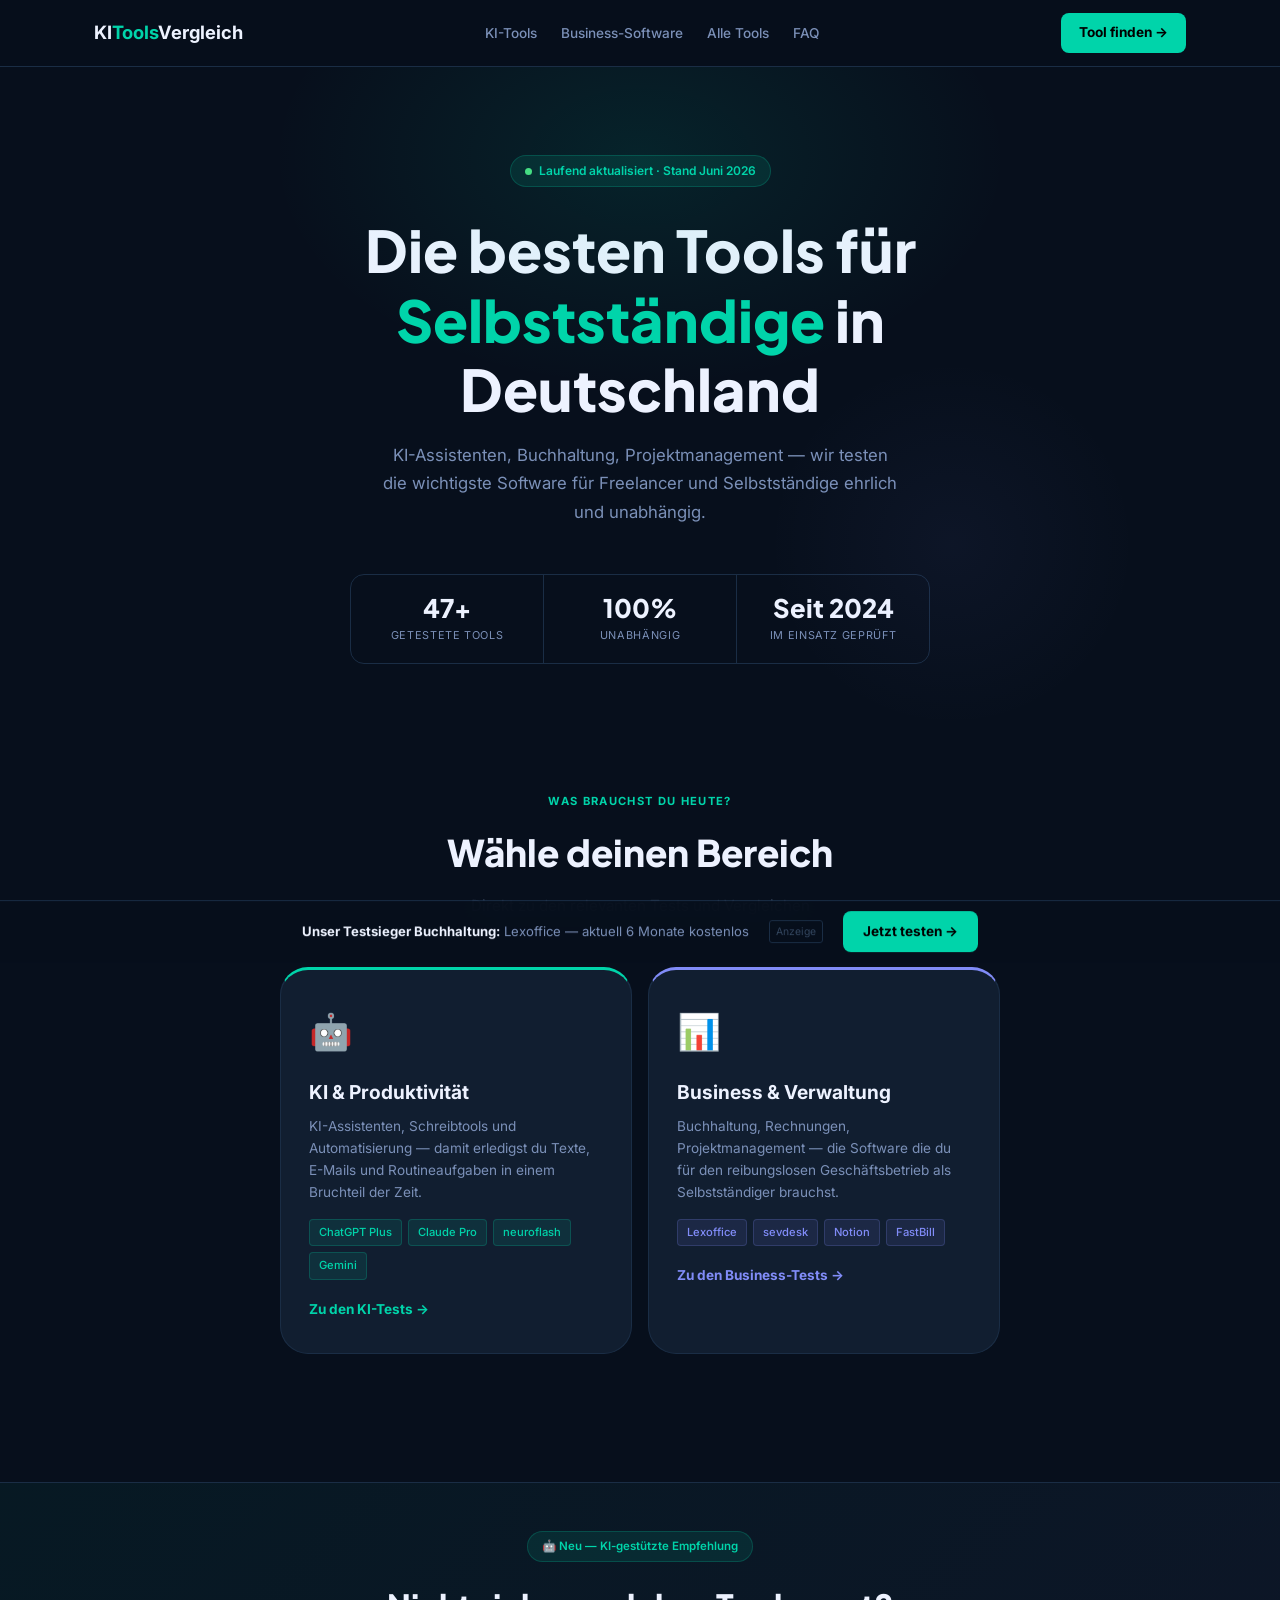
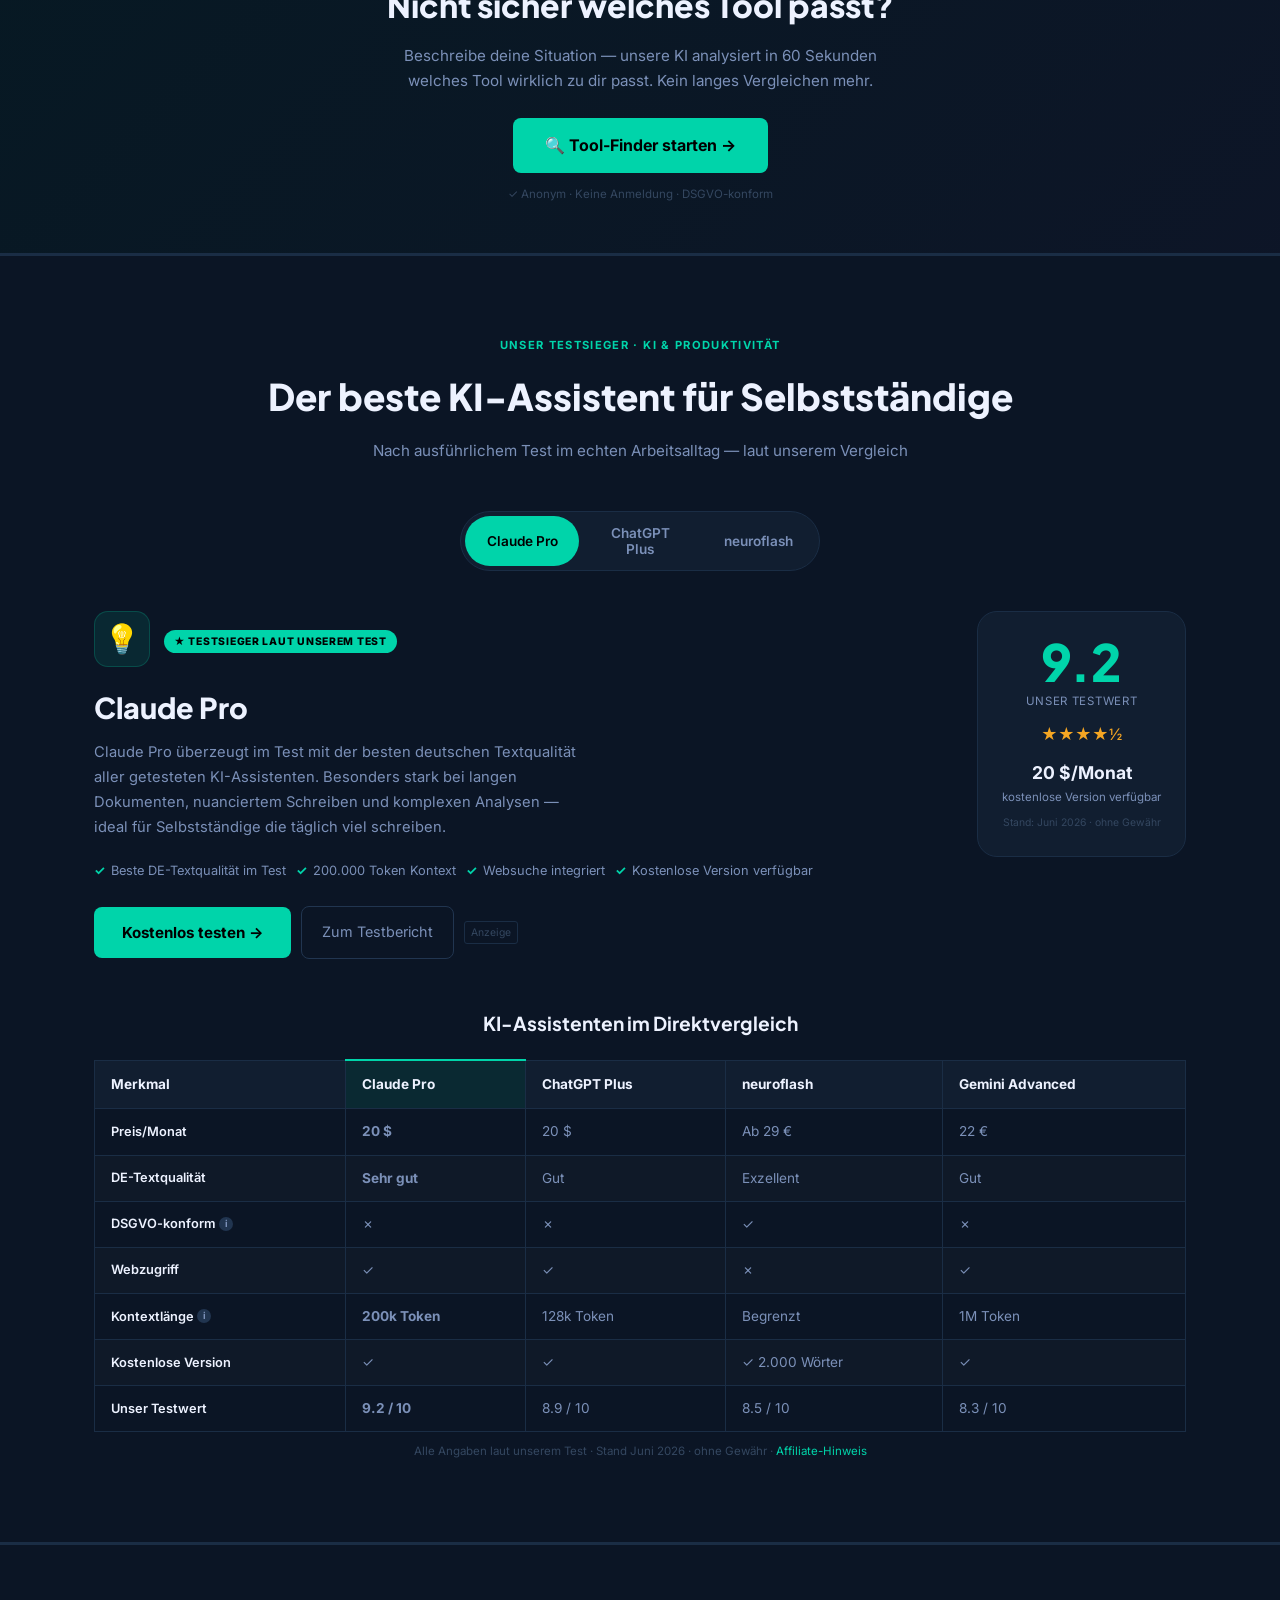
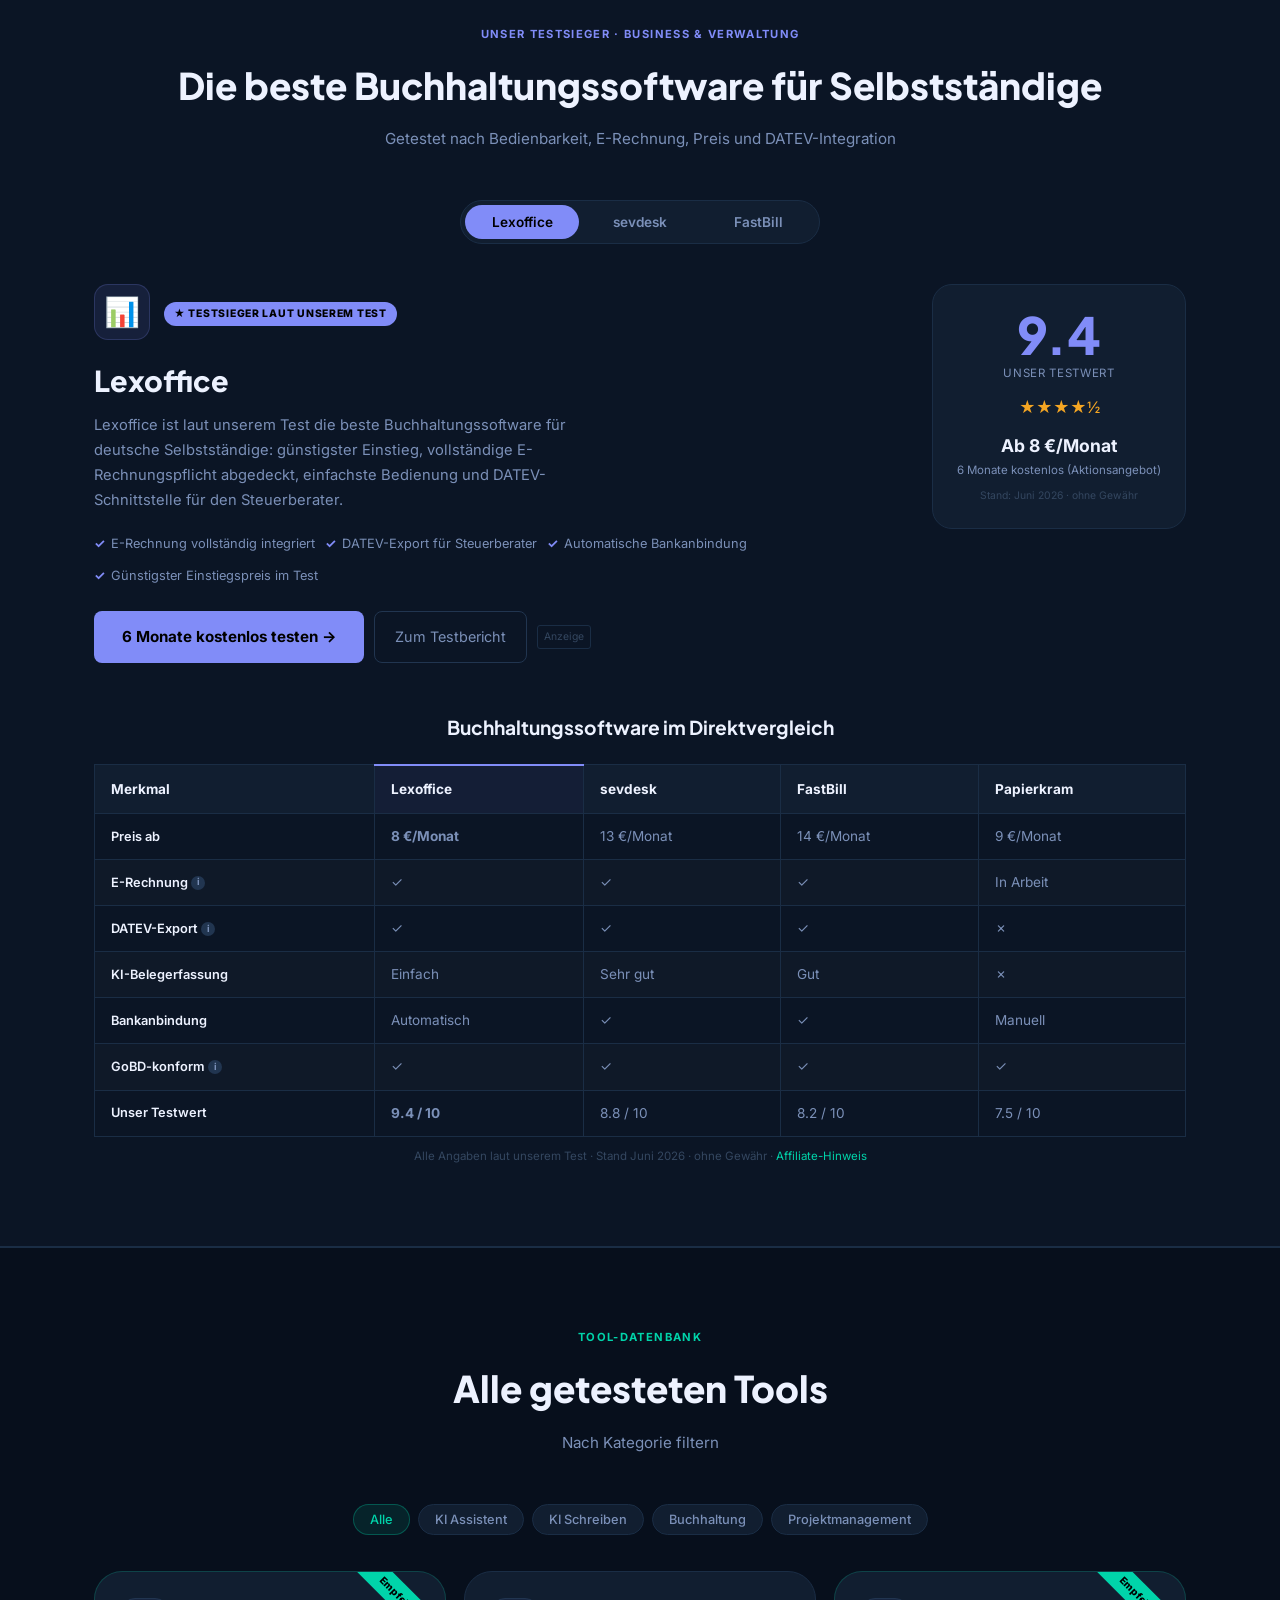
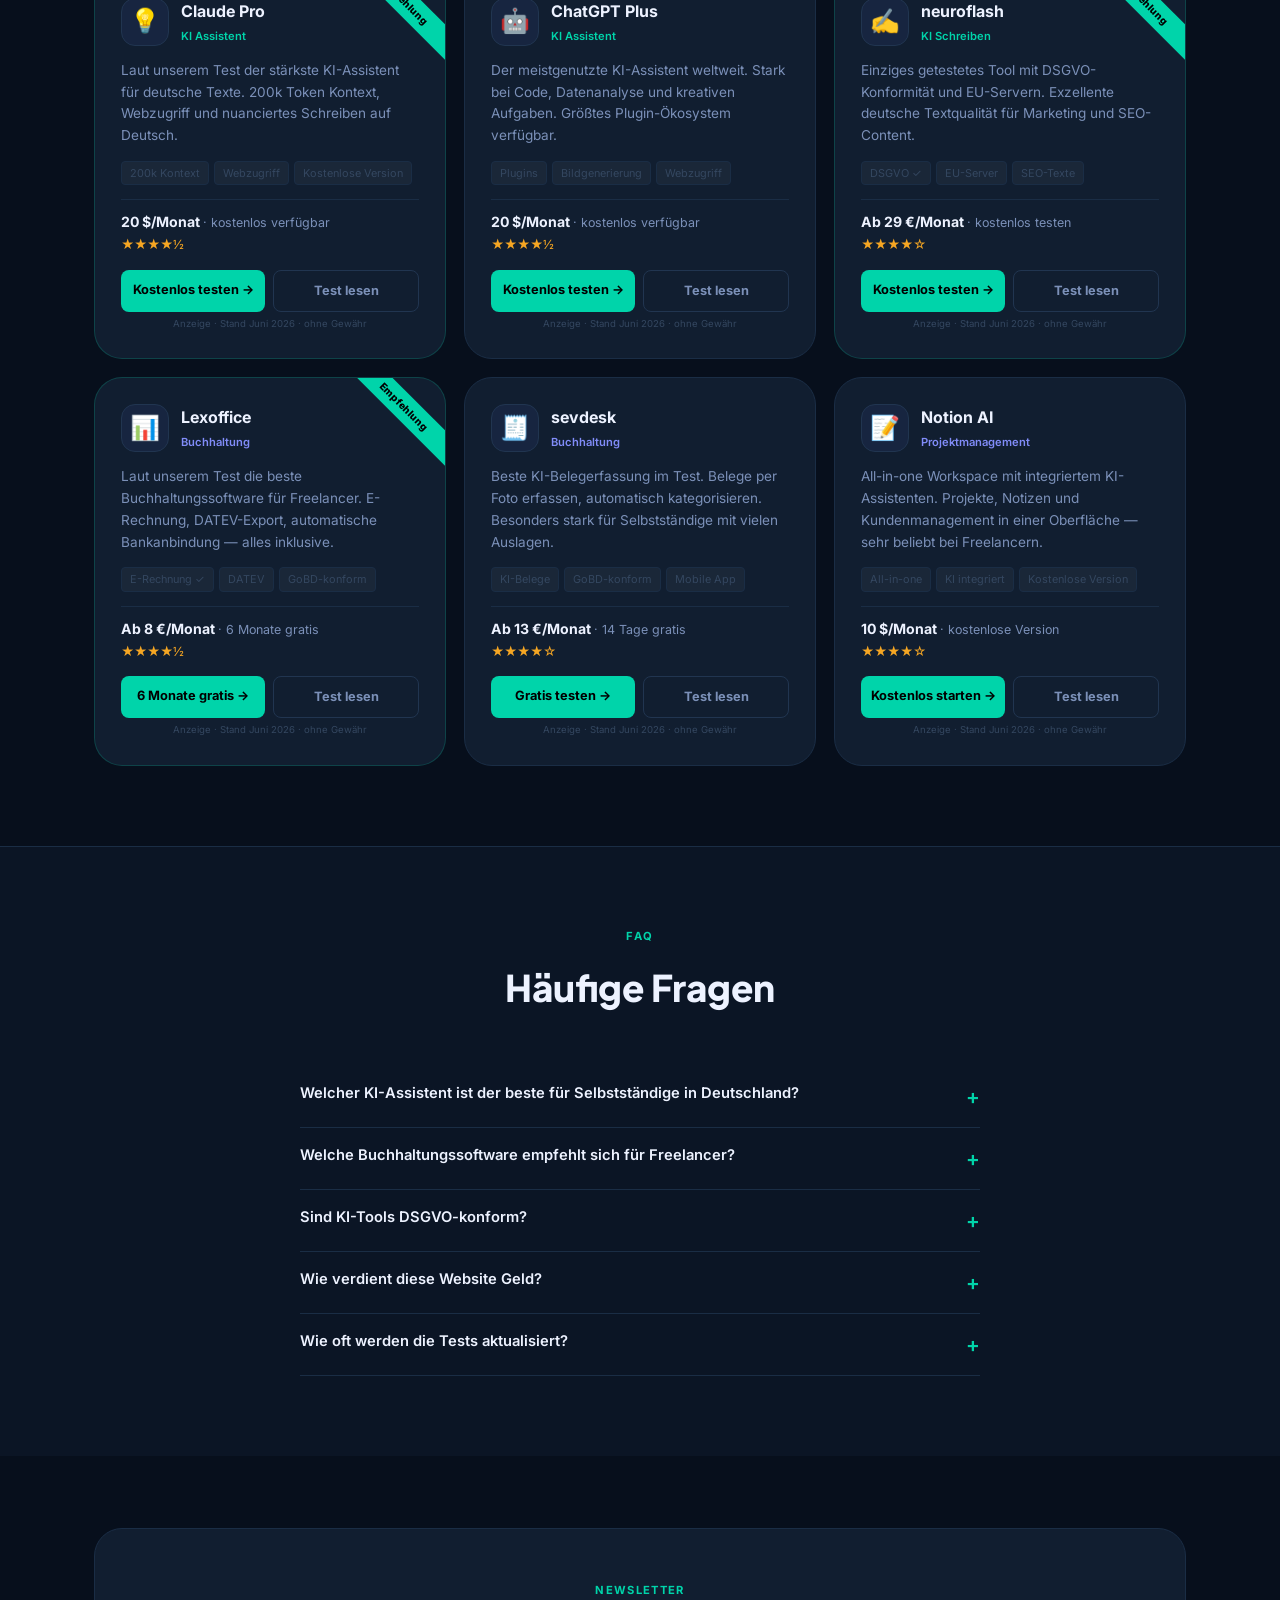
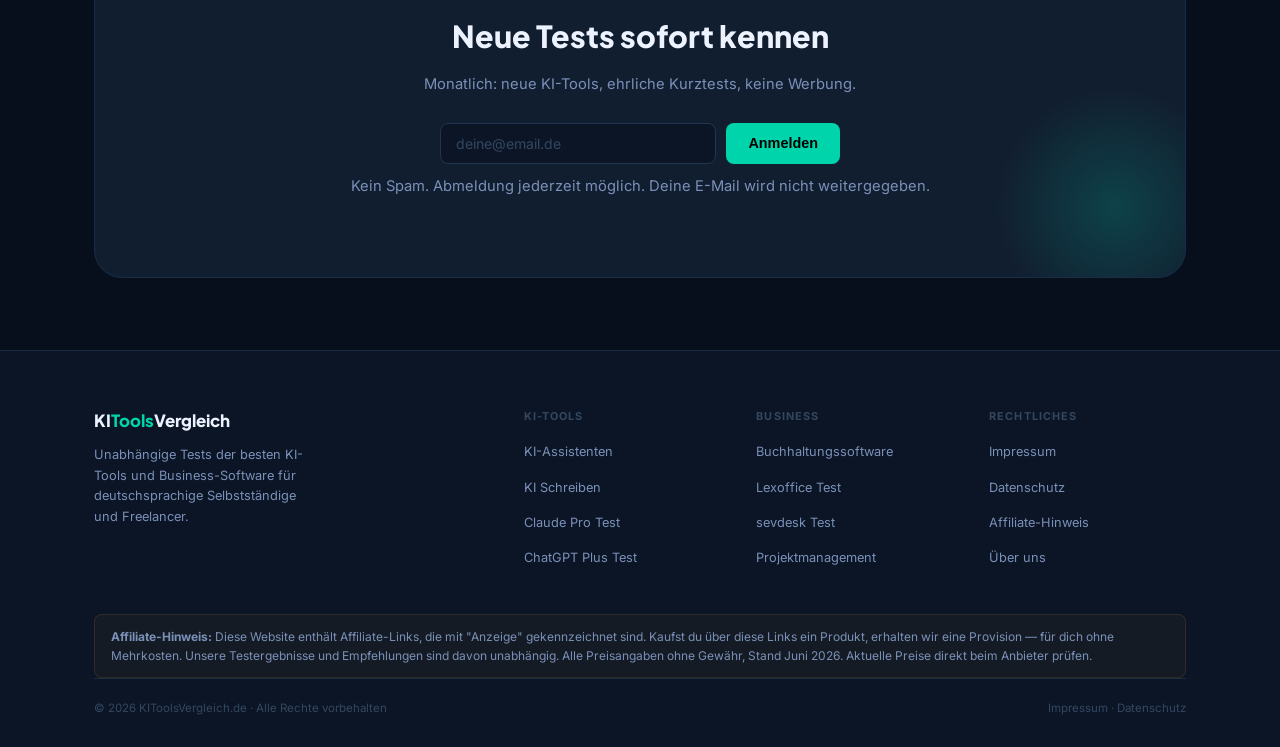
==== commit 1bcfc434: "Add files via upload" ====
--- a/index.html
+++ b/index.html
@@ -13,7 +13,7 @@
   <script type="application/ld+json">{"@context":"https://schema.org","@type":"WebSite","name":"KI-Tools Vergleich","url":"https://ki-tools-vergleich.de","description":"Unabhängige Tests der besten Software für Selbstständige"}</script>
   <link rel="preconnect" href="https://fonts.googleapis.com">
   <link rel="preconnect" href="https://fonts.gstatic.com" crossorigin>
-  <link href="https://fonts.googleapis.com/css2?family=Inter:wght@400;500;600;700&family=Syne:wght@700;800&display=swap" rel="stylesheet">
+  <link href="https://fonts.googleapis.com/css2?family=Inter:wght@400;500;600;700&family=Plus+Jakarta+Sans:wght@700;800&display=swap" rel="stylesheet">
 <style>
 *,*::before,*::after{box-sizing:border-box;margin:0;padding:0}
 :root{
@@ -33,7 +33,7 @@
   --t1:#EDF2FF;
   --t2:#7B90B8;
   --t3:#344760;
-  --fd:'Syne',sans-serif;
+  --fd:'Plus Jakarta Sans',sans-serif;
   --fb:'Inter',sans-serif;
   --r1:8px;--r2:14px;--r3:20px;--r4:28px;
 }
@@ -70,7 +70,7 @@
 .live-dot{width:7px;height:7px;background:var(--green);border-radius:50%;animation:blink 2s infinite}
 @keyframes blink{0%,100%{opacity:1}50%{opacity:.3}}
 
-.hero h1{font-family:var(--fd);font-size:clamp(2rem,4.5vw,3.8rem);font-weight:800;line-height:1.15;max-width:820px;margin:0 auto 18px}
+.hero h1{font-family:var(--fd);font-size:clamp(2rem,4.5vw,3.8rem);font-weight:800;line-height:1.2;max-width:820px;margin:0 auto 18px}
 .hero h1 em{font-style:normal;color:var(--cyan)}
 .hero-sub{font-size:1.05rem;color:var(--t2);max-width:520px;margin:0 auto 48px;line-height:1.7}
 
@@ -226,6 +226,14 @@
 .f-col a:hover{color:var(--t1)}
 .f-bottom{border-top:1px solid var(--border);padding-top:20px;display:flex;justify-content:space-between;align-items:center;flex-wrap:wrap;gap:10px;font-size:.72rem;color:var(--t3)}
 .disclaimer{background:rgba(245,166,35,.04);border:1px solid rgba(245,166,35,.12);border-radius:var(--r1);padding:12px 16px;font-size:.75rem;color:var(--t2);margin-top:24px;line-height:1.6}
+
+/* TOOLTIPS */
+.tip{position:relative;display:inline-flex;align-items:center;gap:3px;cursor:help}
+.tip-icon{width:14px;height:14px;border-radius:50%;background:var(--border2);color:var(--t2);font-size:.6rem;font-weight:700;display:inline-flex;align-items:center;justify-content:center;flex-shrink:0;transition:background .2s}
+.tip:hover .tip-icon{background:var(--cyan);color:#000}
+.tip-box{position:absolute;bottom:calc(100% + 8px);left:50%;transform:translateX(-50%);background:#1a2d45;border:1px solid var(--border2);border-radius:var(--r1);padding:10px 14px;font-size:.75rem;color:var(--t1);line-height:1.5;width:220px;pointer-events:none;opacity:0;transition:opacity .15s;z-index:100;font-family:var(--fb);font-weight:400;box-shadow:0 8px 24px rgba(0,0,0,.4)}
+.tip:hover .tip-box{opacity:1}
+.tip-box::after{content:'';position:absolute;top:100%;left:50%;transform:translateX(-50%);border:5px solid transparent;border-top-color:#1a2d45}
 
 /* UTILS */
 .hidden{display:none!important}
@@ -371,7 +379,18 @@
 
 <hr class="sep">
 
-<!-- TESTSIEGER KI -->
+<!-- TOOL FINDER TEASER -->
+<section style="padding:48px 0;background:linear-gradient(135deg,rgba(0,212,170,.05) 0%,rgba(129,140,248,.05) 100%);border-bottom:1px solid var(--border)">
+  <div class="container" style="text-align:center">
+    <div style="display:inline-flex;align-items:center;gap:6px;background:var(--cyan-soft);border:1px solid rgba(0,212,170,.2);border-radius:100px;padding:5px 14px;font-size:.72rem;font-weight:600;color:var(--cyan);margin-bottom:16px">🤖 Neu — KI-gestützte Empfehlung</div>
+    <h2 style="font-family:var(--fd);font-size:clamp(1.4rem,3vw,2rem);font-weight:800;margin-bottom:10px">Nicht sicher welches Tool passt?</h2>
+    <p style="color:var(--t2);font-size:.95rem;max-width:480px;margin:0 auto 24px">Beschreibe deine Situation — unsere KI analysiert in 60 Sekunden welches Tool wirklich zu dir passt. Kein langes Vergleichen mehr.</p>
+    <a href="pages/tool-finder.html" style="display:inline-flex;align-items:center;gap:8px;background:var(--cyan);color:#000;padding:14px 32px;border-radius:var(--r1);font-weight:700;font-size:1rem;transition:opacity .15s">🔍 Tool-Finder starten →</a>
+    <p style="font-size:.72rem;color:var(--t3);margin-top:12px">✓ Anonym · Keine Anmeldung · DSGVO-konform</p>
+  </div>
+</section>
+
+<hr class="sep">
 <section class="winner section" id="ki">
   <div class="container">
     <div class="sec-header">
@@ -498,9 +517,19 @@
           <tbody>
             <tr><td class="fn">Preis/Monat</td><td class="hi best">20 $</td><td>20 $</td><td>Ab 29 €</td><td>22 €</td></tr>
             <tr><td class="fn">DE-Textqualität</td><td class="hi best">Sehr gut</td><td class="ok">Gut</td><td class="yes">Exzellent</td><td class="ok">Gut</td></tr>
-            <tr><td class="fn">DSGVO-konform</td><td class="hi no">✗</td><td class="no">✗</td><td class="yes">✓</td><td class="no">✗</td></tr>
+            <tr>
+              <td class="fn">
+                <span class="tip">DSGVO-konform<span class="tip-icon">i</span><span class="tip-box">Die DSGVO schützt personenbezogene Daten in der EU. DSGVO-konforme Tools speichern Daten auf EU-Servern und dürfen bedenkenlos für sensible Geschäftsdaten genutzt werden.</span></span>
+              </td>
+              <td class="hi no">✗</td><td class="no">✗</td><td class="yes">✓</td><td class="no">✗</td>
+            </tr>
             <tr><td class="fn">Webzugriff</td><td class="hi yes">✓</td><td class="yes">✓</td><td class="no">✗</td><td class="yes">✓</td></tr>
-            <tr><td class="fn">Kontextlänge</td><td class="hi best">200k Token</td><td class="ok">128k Token</td><td class="no">Begrenzt</td><td class="ok">1M Token</td></tr>
+            <tr>
+              <td class="fn">
+                <span class="tip">Kontextlänge<span class="tip-icon">i</span><span class="tip-box">Wie viel Text das KI-Tool auf einmal "lesen" kann. 200k Token = ca. 150.000 Wörter — also z.B. ein ganzes Buch. Je mehr, desto besser für lange Dokumente.</span></span>
+              </td>
+              <td class="hi best">200k Token</td><td class="ok">128k Token</td><td class="no">Begrenzt</td><td class="ok">1M Token</td>
+            </tr>
             <tr><td class="fn">Kostenlose Version</td><td class="hi yes">✓</td><td class="yes">✓</td><td class="yes">✓ 2.000 Wörter</td><td class="yes">✓</td></tr>
             <tr><td class="fn">Unser Testwert</td><td class="hi best">9.2 / 10</td><td>8.9 / 10</td><td>8.5 / 10</td><td>8.3 / 10</td></tr>
           </tbody>
@@ -637,11 +666,26 @@
           </thead>
           <tbody>
             <tr><td class="fn">Preis ab</td><td class="hi-p best-p">8 €/Monat</td><td>13 €/Monat</td><td>14 €/Monat</td><td>9 €/Monat</td></tr>
-            <tr><td class="fn">E-Rechnung</td><td class="hi-p yes">✓</td><td class="yes">✓</td><td class="yes">✓</td><td class="ok">In Arbeit</td></tr>
-            <tr><td class="fn">DATEV-Export</td><td class="hi-p yes">✓</td><td class="yes">✓</td><td class="yes">✓</td><td class="no">✗</td></tr>
+            <tr>
+              <td class="fn">
+                <span class="tip">E-Rechnung<span class="tip-icon">i</span><span class="tip-box">Seit 2025 Pflicht für B2B-Rechnungen in Deutschland. Rechnungen müssen in einem strukturierten digitalen Format (XRechnung oder ZUGFeRD) übermittelt werden — ein einfaches PDF reicht nicht mehr.</span></span>
+              </td>
+              <td class="hi-p yes">✓</td><td class="yes">✓</td><td class="yes">✓</td><td class="ok">In Arbeit</td>
+            </tr>
+            <tr>
+              <td class="fn">
+                <span class="tip">DATEV-Export<span class="tip-icon">i</span><span class="tip-box">DATEV ist das Standardformat für deutsche Steuerberater. Mit einem DATEV-Export kannst du deine Buchhaltungsdaten direkt an deinen Steuerberater übergeben — spart beiden Zeit und Geld.</span></span>
+              </td>
+              <td class="hi-p yes">✓</td><td class="yes">✓</td><td class="yes">✓</td><td class="no">✗</td>
+            </tr>
             <tr><td class="fn">KI-Belegerfassung</td><td class="hi-p ok">Einfach</td><td class="yes">Sehr gut</td><td class="ok">Gut</td><td class="no">✗</td></tr>
             <tr><td class="fn">Bankanbindung</td><td class="hi-p yes">Automatisch</td><td class="yes">✓</td><td class="yes">✓</td><td class="ok">Manuell</td></tr>
-            <tr><td class="fn">Mobile App</td><td class="hi-p yes">✓</td><td class="yes">Sehr gut</td><td class="yes">✓</td><td class="ok">Eingeschränkt</td></tr>
+            <tr>
+              <td class="fn">
+                <span class="tip">GoBD-konform<span class="tip-icon">i</span><span class="tip-box">GoBD = Grundsätze zur ordnungsmäßigen Buchführung. Das Finanzamt schreibt vor wie Belege digital aufbewahrt werden müssen. GoBD-konforme Software macht das automatisch richtig.</span></span>
+              </td>
+              <td class="hi-p yes">✓</td><td class="yes">✓</td><td class="yes">✓</td><td class="yes">✓</td>
+            </tr>
             <tr><td class="fn">Unser Testwert</td><td class="hi-p best-p">9.4 / 10</td><td>8.8 / 10</td><td>8.2 / 10</td><td>7.5 / 10</td></tr>
           </tbody>
         </table>
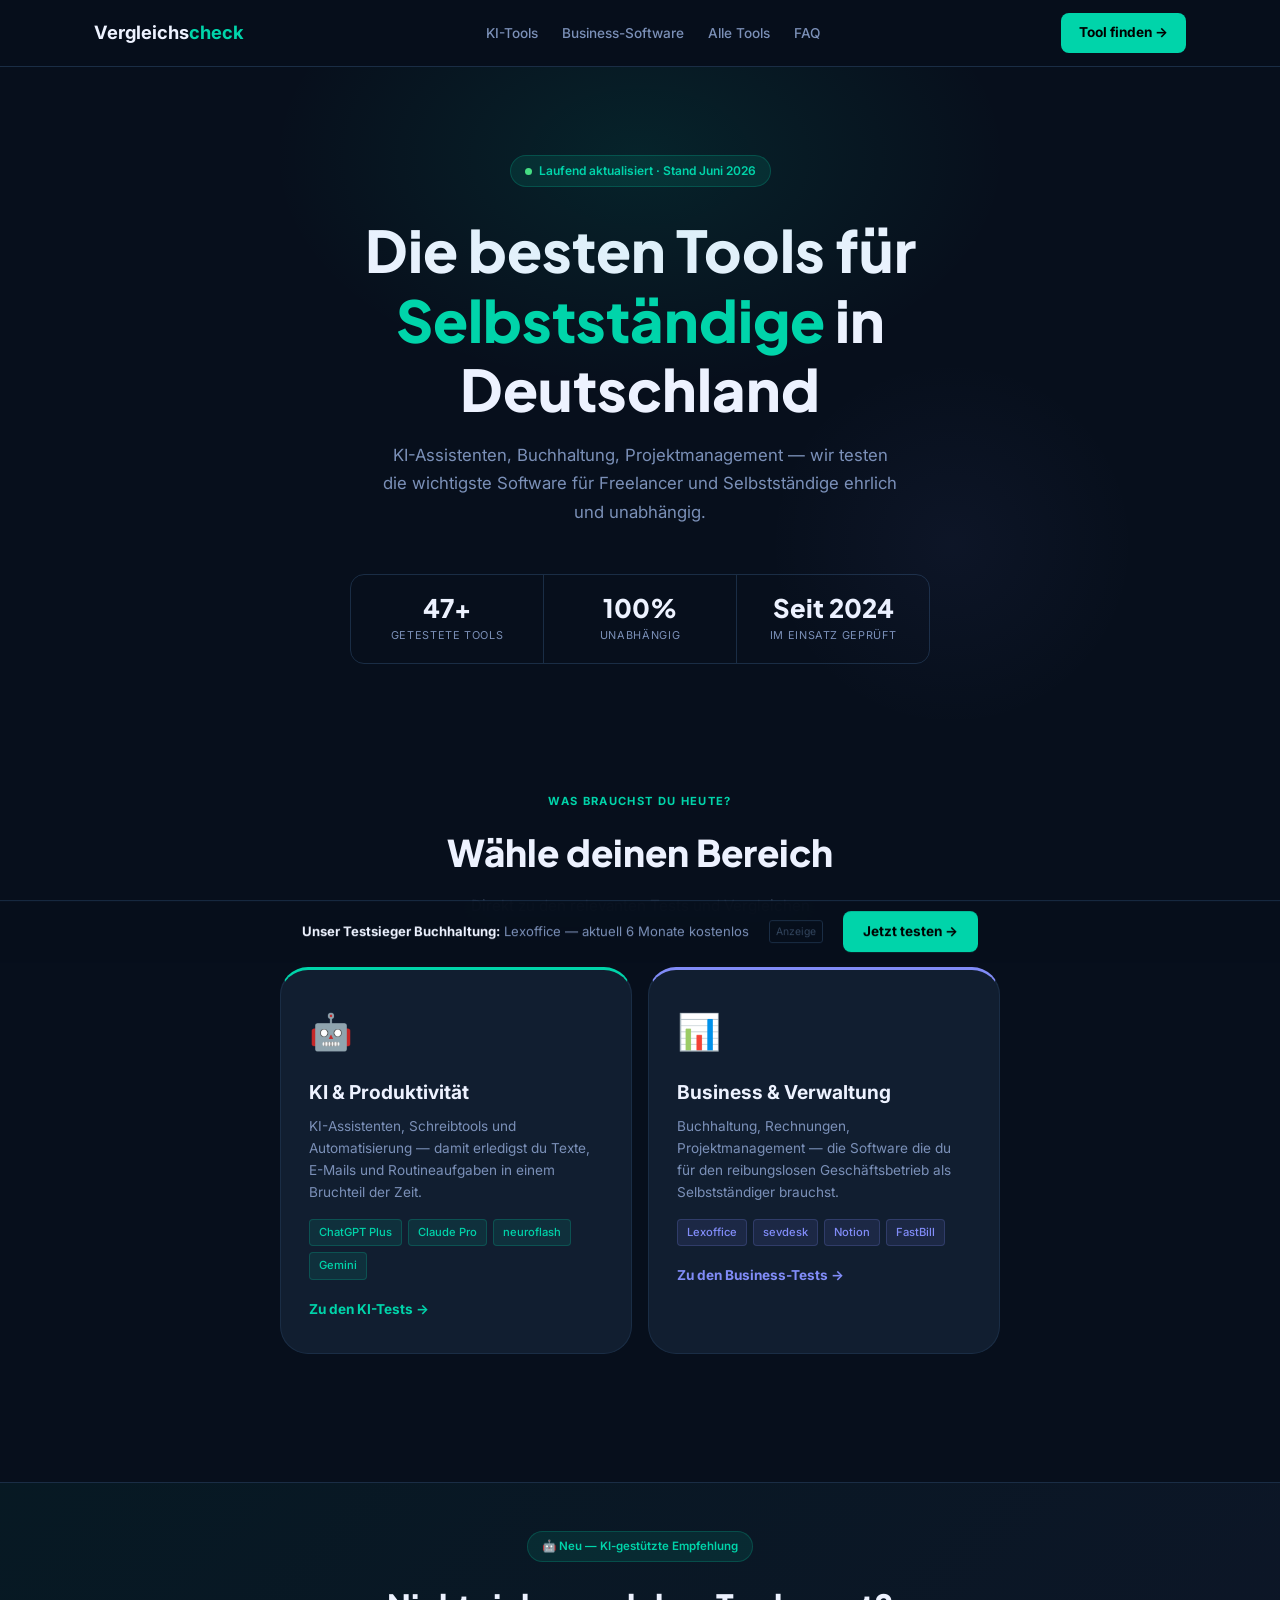
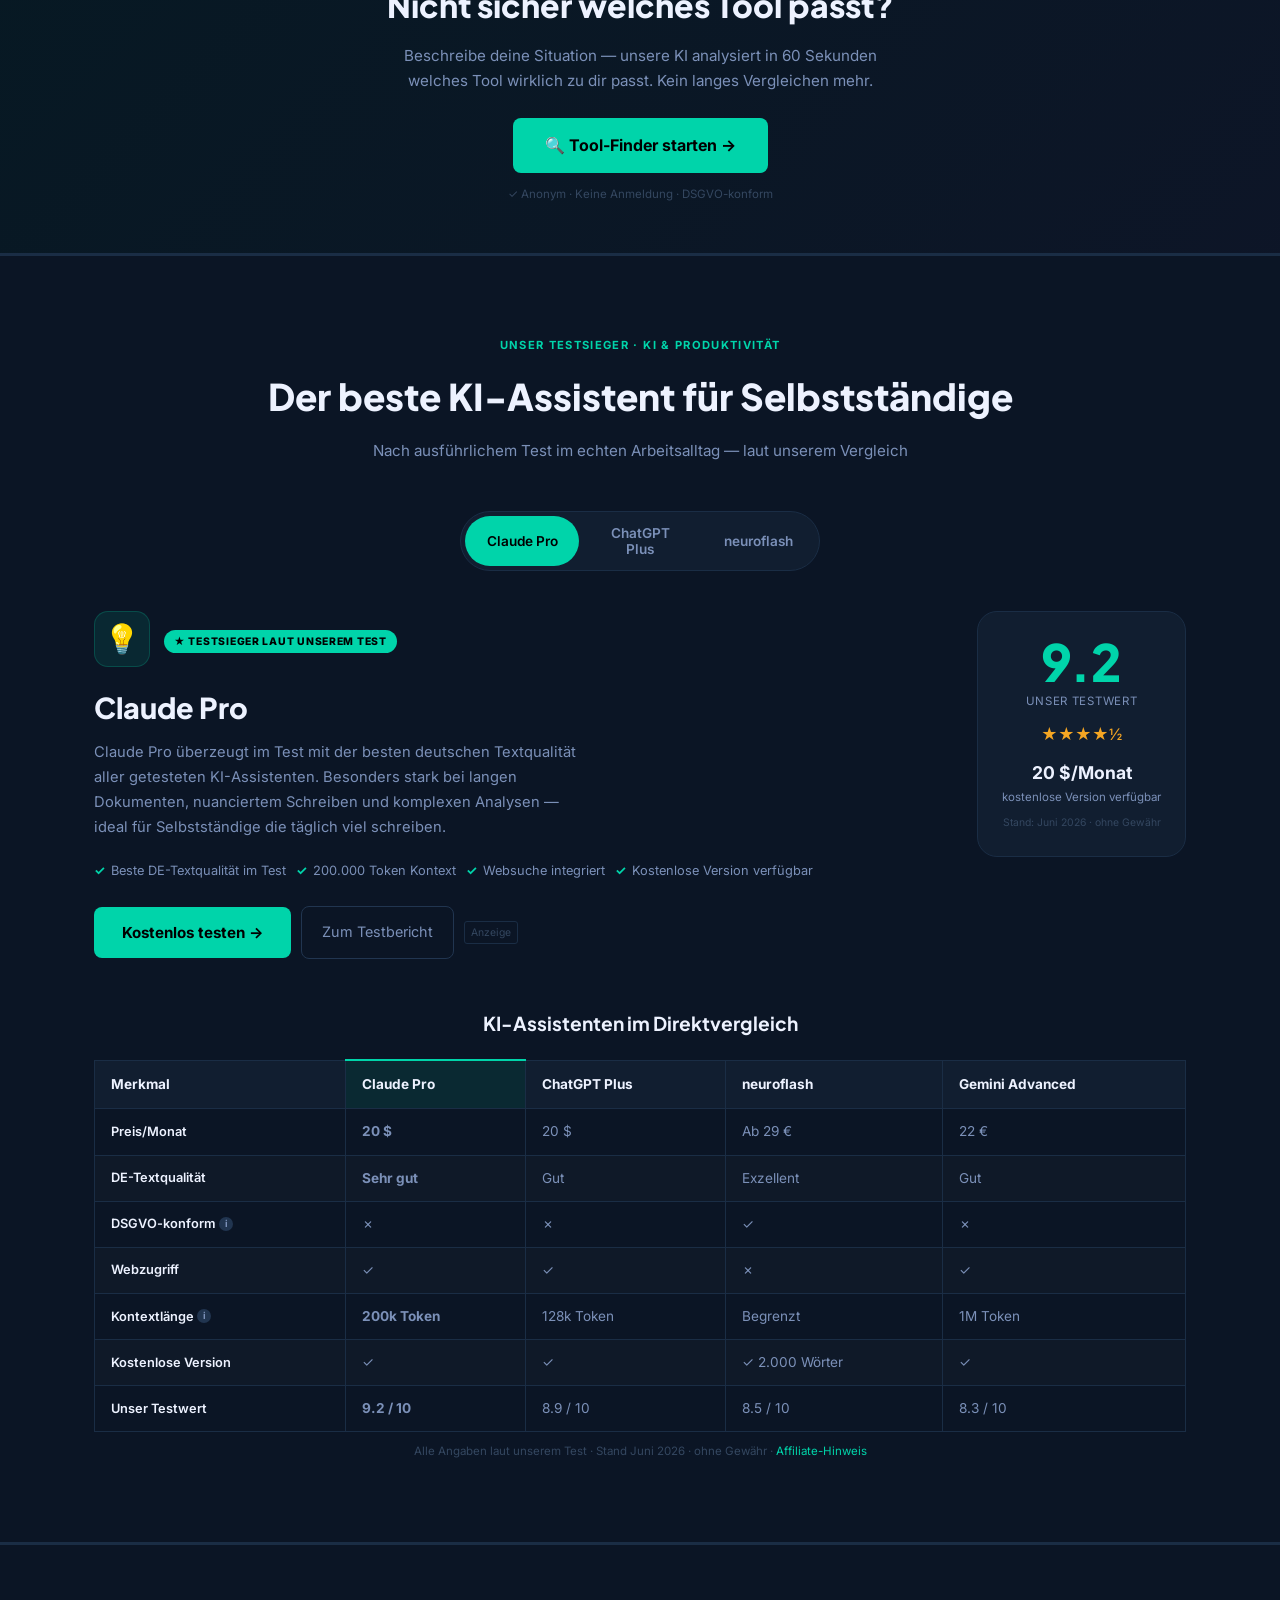
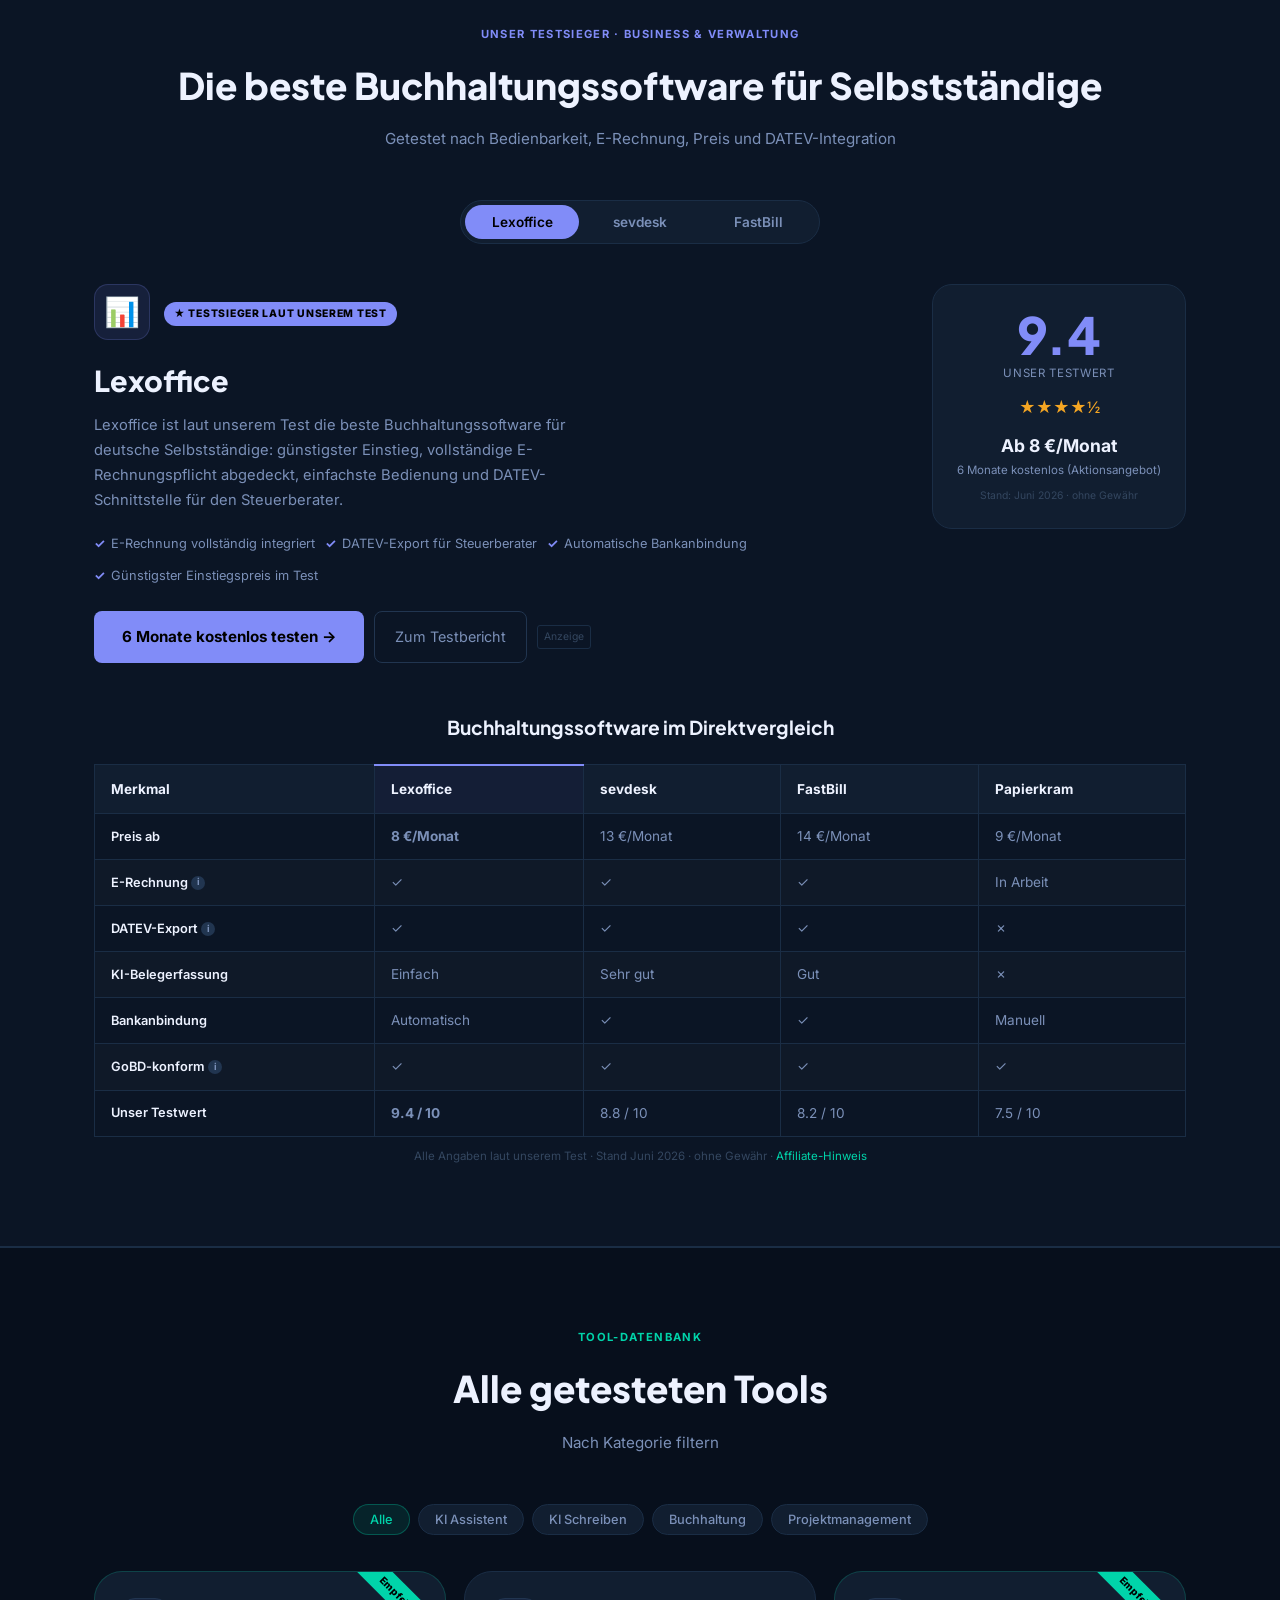
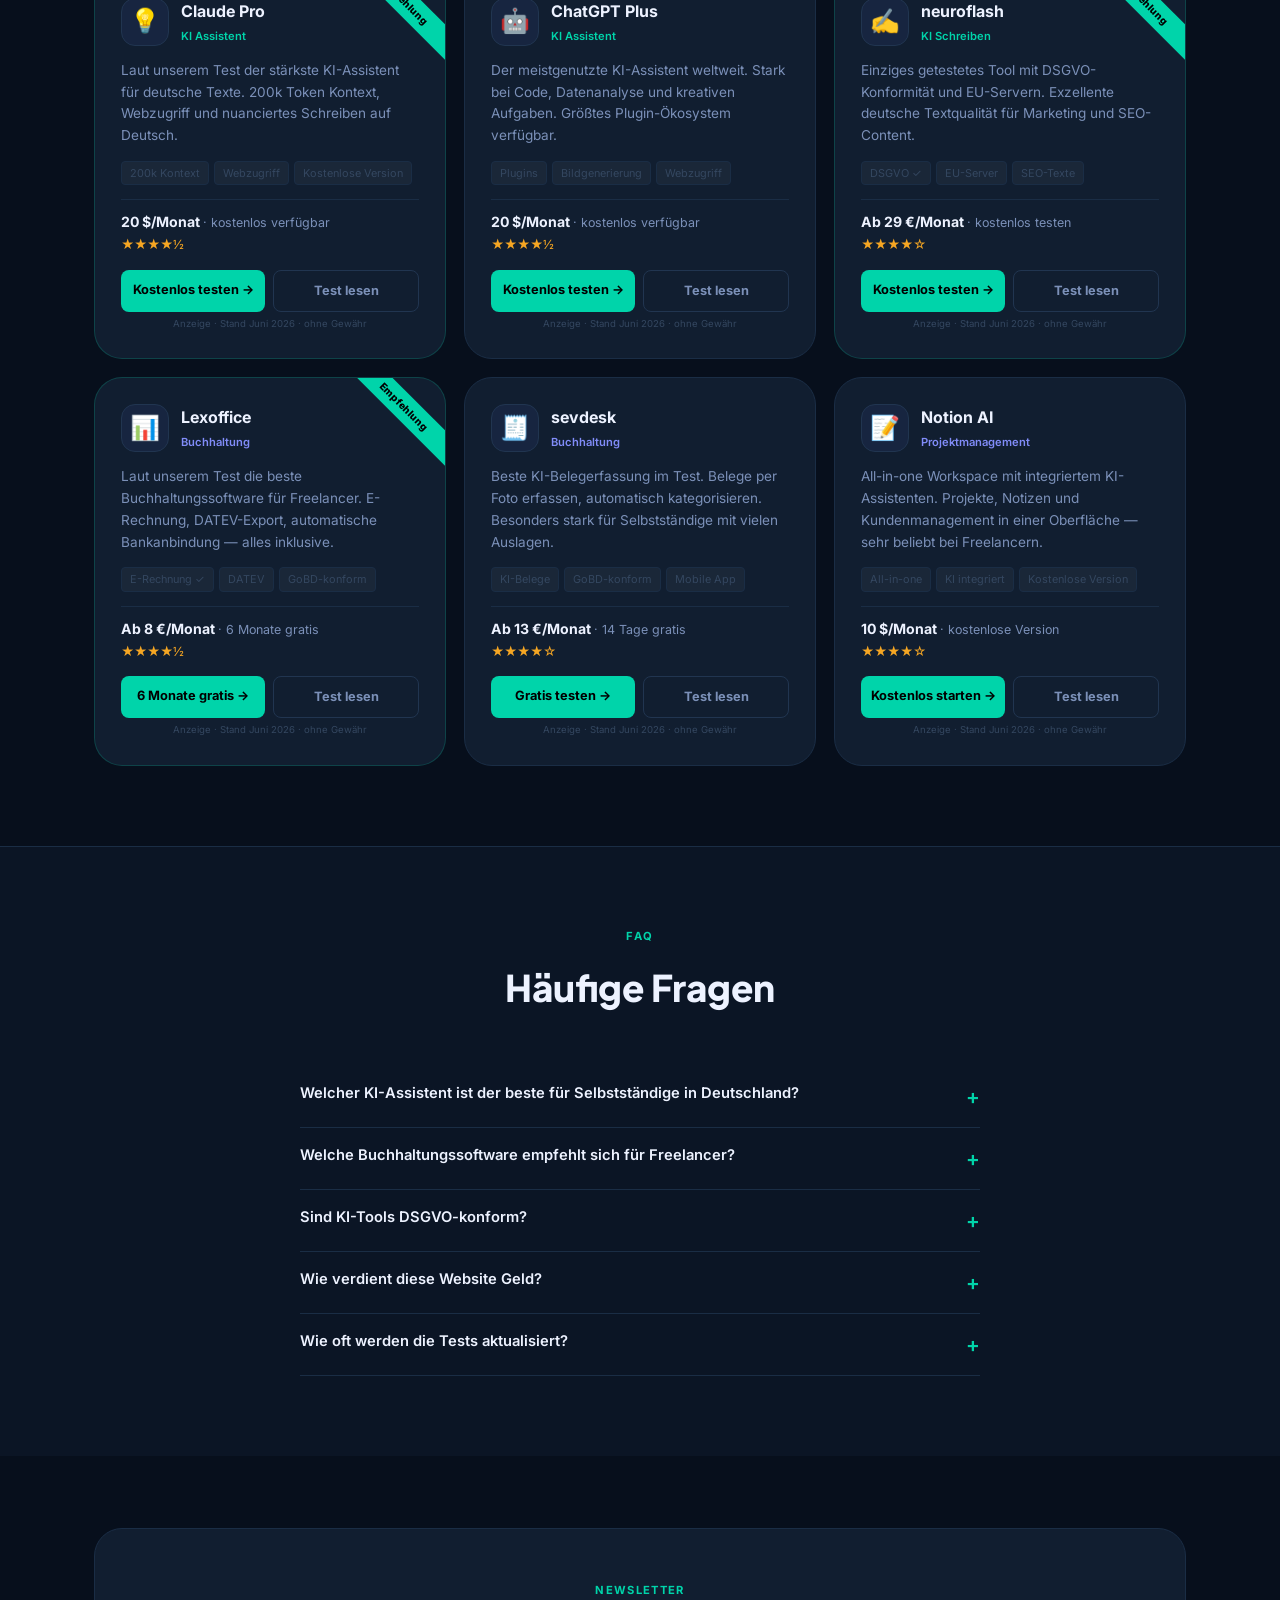
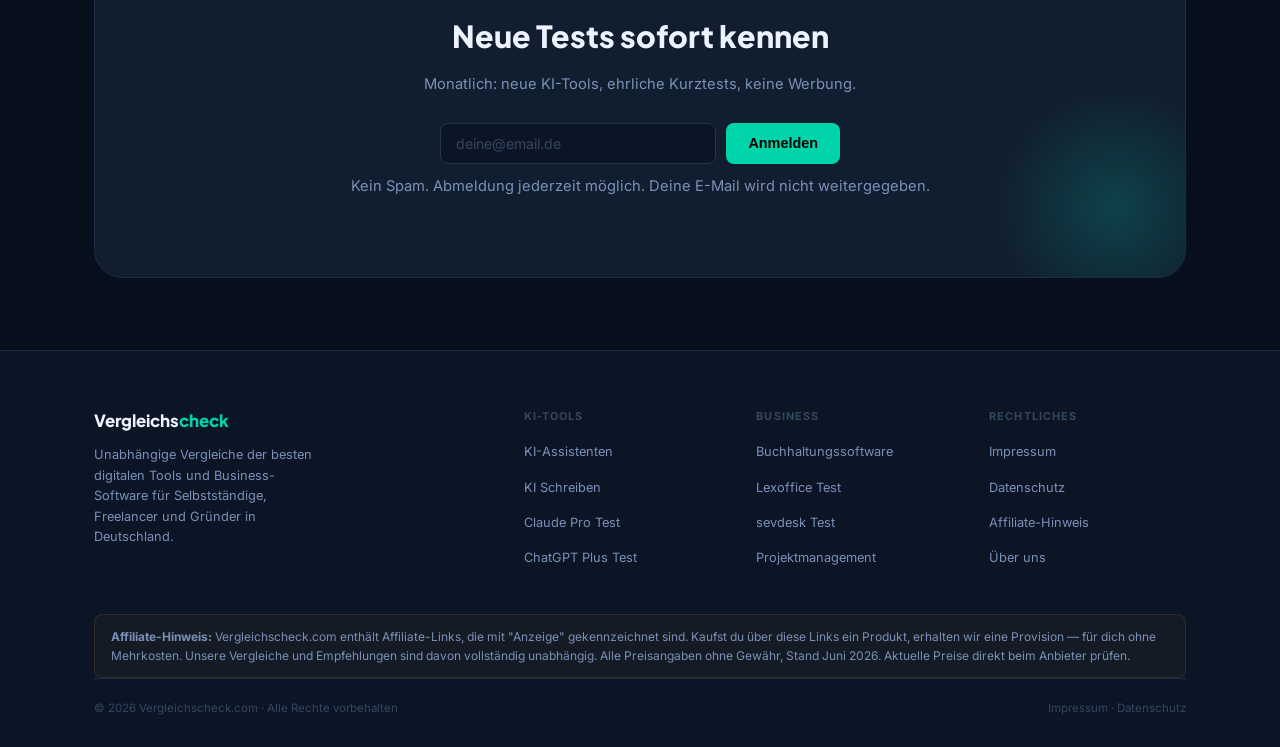
==== commit bcd5a3ec: "Rebranding Root-Dateien: KIToolsVergleich.de → Vergleichscheck.com Die tatsächlich deployeten Root-D" ====
--- a/index.html
+++ b/index.html
@@ -3,14 +3,14 @@
 <head>
   <meta charset="UTF-8">
   <meta name="viewport" content="width=device-width, initial-scale=1.0">
-  <title>Software-Vergleich für Selbstständige 2026 – KI-Tools & Business-Software</title>
-  <meta name="description" content="Unabhängige Tests der besten KI-Tools und Business-Software für deutschsprachige Selbstständige und Freelancer. Ehrliche Bewertungen, aktuelle Preise.">
+  <title>Software-Vergleich für Selbstständige 2026 – Vergleichscheck.com</title>
+  <meta name="description" content="Unabhängige Vergleiche der besten KI-Tools und Business-Software für Selbstständige, Freelancer und Gründer in Deutschland. Ehrliche Bewertungen, aktuelle Preise.">
   <meta name="robots" content="index, follow">
-  <link rel="canonical" href="https://ki-tools-vergleich.de/">
-  <meta property="og:title" content="Software-Vergleich für Selbstständige 2026">
-  <meta property="og:description" content="Die besten KI-Tools und Business-Software für Selbstständige – unabhängig getestet.">
+  <link rel="canonical" href="https://vergleichscheck.com/">
+  <meta property="og:title" content="Software-Vergleich für Selbstständige 2026 – Vergleichscheck.com">
+  <meta property="og:description" content="Die besten KI-Tools und Business-Software für Selbstständige – unabhängig verglichen und bewertet.">
   <meta property="og:type" content="website">
-  <script type="application/ld+json">{"@context":"https://schema.org","@type":"WebSite","name":"KI-Tools Vergleich","url":"https://ki-tools-vergleich.de","description":"Unabhängige Tests der besten Software für Selbstständige"}</script>
+  <script type="application/ld+json">{"@context":"https://schema.org","@type":"WebSite","name":"Vergleichscheck","url":"https://vergleichscheck.com","description":"Unabhängige Vergleiche der besten digitalen Lösungen für Selbstständige"}</script>
   <link rel="preconnect" href="https://fonts.googleapis.com">
   <link rel="preconnect" href="https://fonts.gstatic.com" crossorigin>
   <link href="https://fonts.googleapis.com/css2?family=Inter:wght@400;500;600;700&family=Plus+Jakarta+Sans:wght@700;800&display=swap" rel="stylesheet">
@@ -309,7 +309,7 @@
 <!-- NAV -->
 <nav class="nav">
   <div class="container nav-inner">
-    <a href="/" class="logo">KI<span>Tools</span>Vergleich</a>
+    <a href="/" class="logo">Vergleichs<span>check</span></a>
     <ul class="nav-links">
       <li><a href="#ki">KI-Tools</a></li>
       <li><a href="#business">Business-Software</a></li>
@@ -853,8 +853,8 @@
   <div class="container">
     <div class="footer-grid">
       <div>
-        <a href="/" class="f-logo">KI<span>Tools</span>Vergleich</a>
-        <p class="f-desc">Unabhängige Tests der besten KI-Tools und Business-Software für deutschsprachige Selbstständige und Freelancer.</p>
+        <a href="/" class="f-logo">Vergleichs<span>check</span></a>
+        <p class="f-desc">Unabhängige Vergleiche der besten digitalen Tools und Business-Software für Selbstständige, Freelancer und Gründer in Deutschland.</p>
       </div>
       <div class="f-col"><h4>KI-Tools</h4><ul>
         <li><a href="pages/ki-assistenten.html">KI-Assistenten</a></li>
@@ -876,10 +876,10 @@
       </ul></div>
     </div>
     <div class="disclaimer" id="disclaimer">
-      <strong>Affiliate-Hinweis:</strong> Diese Website enthält Affiliate-Links, die mit "Anzeige" gekennzeichnet sind. Kaufst du über diese Links ein Produkt, erhalten wir eine Provision — für dich ohne Mehrkosten. Unsere Testergebnisse und Empfehlungen sind davon unabhängig. Alle Preisangaben ohne Gewähr, Stand Juni 2026. Aktuelle Preise direkt beim Anbieter prüfen.
+      <strong>Affiliate-Hinweis:</strong> Vergleichscheck.com enthält Affiliate-Links, die mit "Anzeige" gekennzeichnet sind. Kaufst du über diese Links ein Produkt, erhalten wir eine Provision — für dich ohne Mehrkosten. Unsere Vergleiche und Empfehlungen sind davon vollständig unabhängig. Alle Preisangaben ohne Gewähr, Stand Juni 2026. Aktuelle Preise direkt beim Anbieter prüfen.
     </div>
     <div class="f-bottom">
-      <span>© 2026 KIToolsVergleich.de · Alle Rechte vorbehalten</span>
+      <span>© 2026 Vergleichscheck.com · Alle Rechte vorbehalten</span>
       <span><a href="pages/impressum.html" style="color:var(--t3)">Impressum</a> · <a href="pages/datenschutz.html" style="color:var(--t3)">Datenschutz</a></span>
     </div>
   </div>
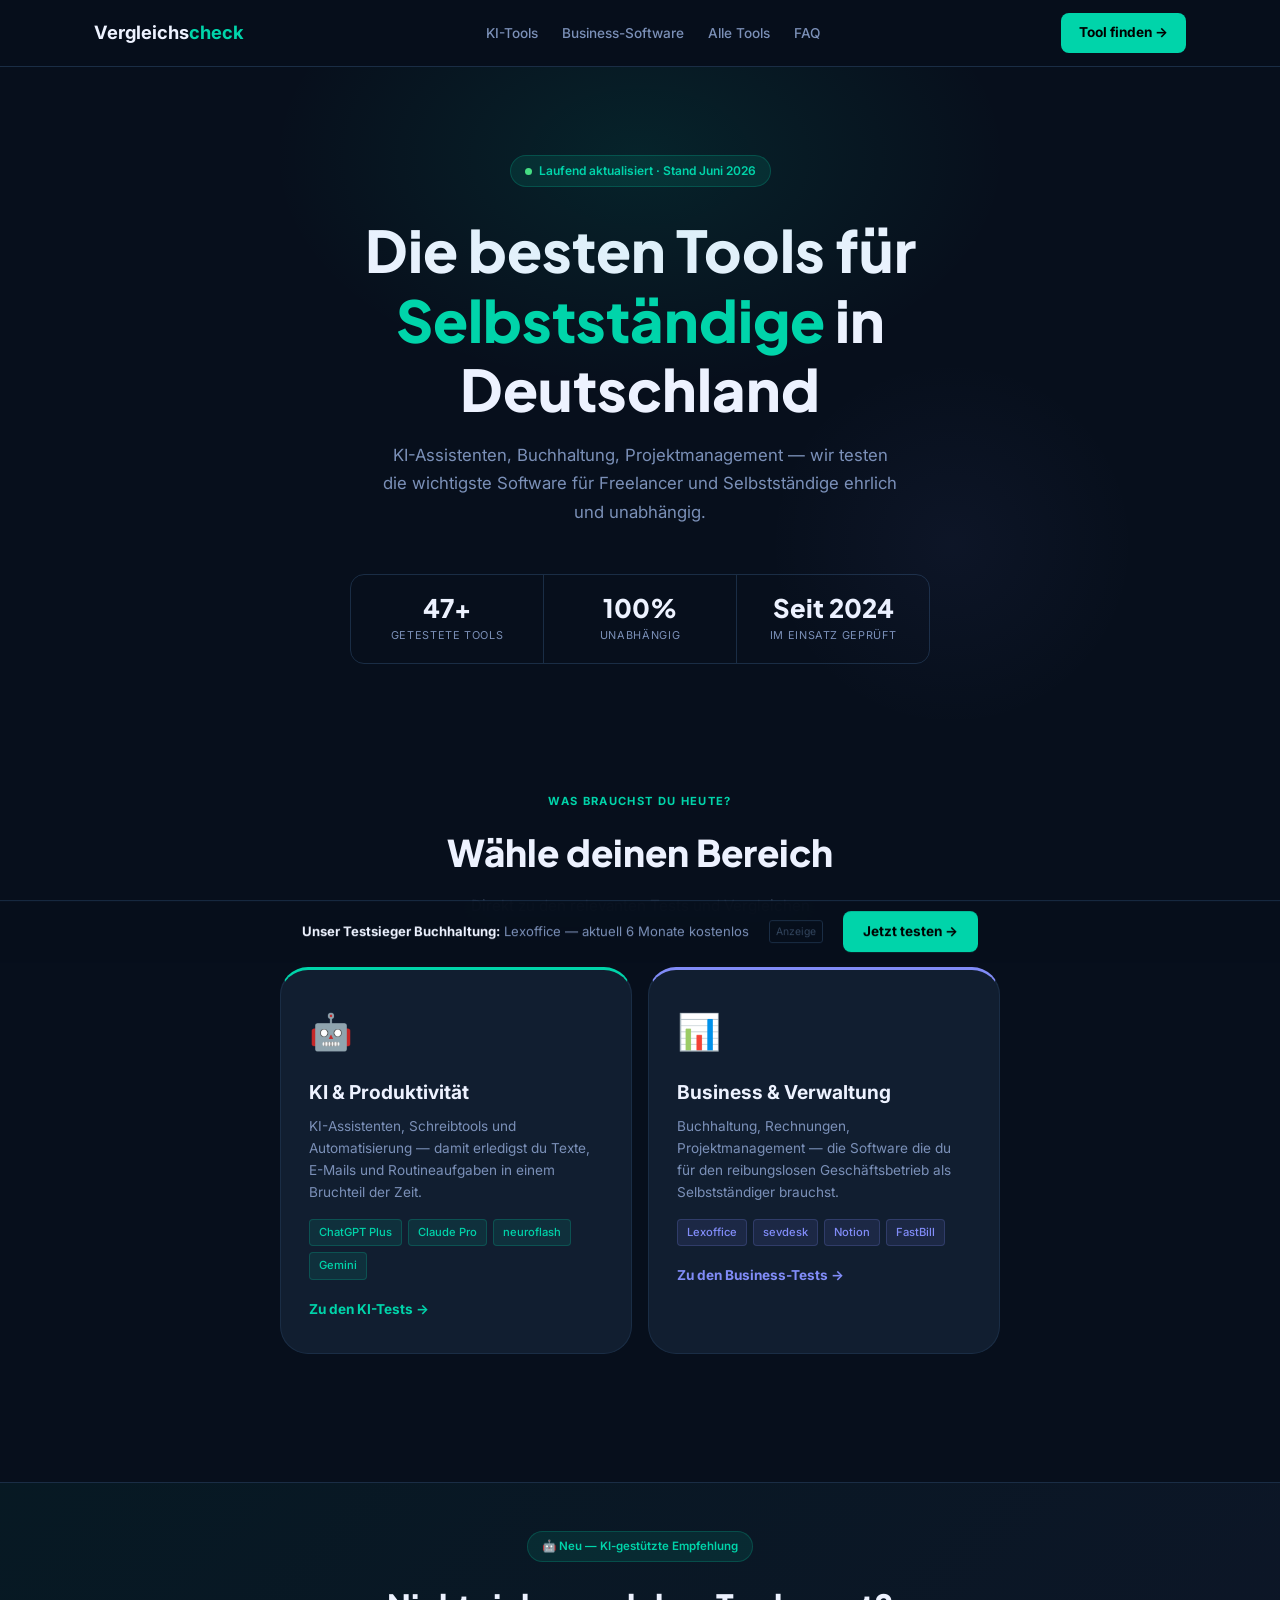
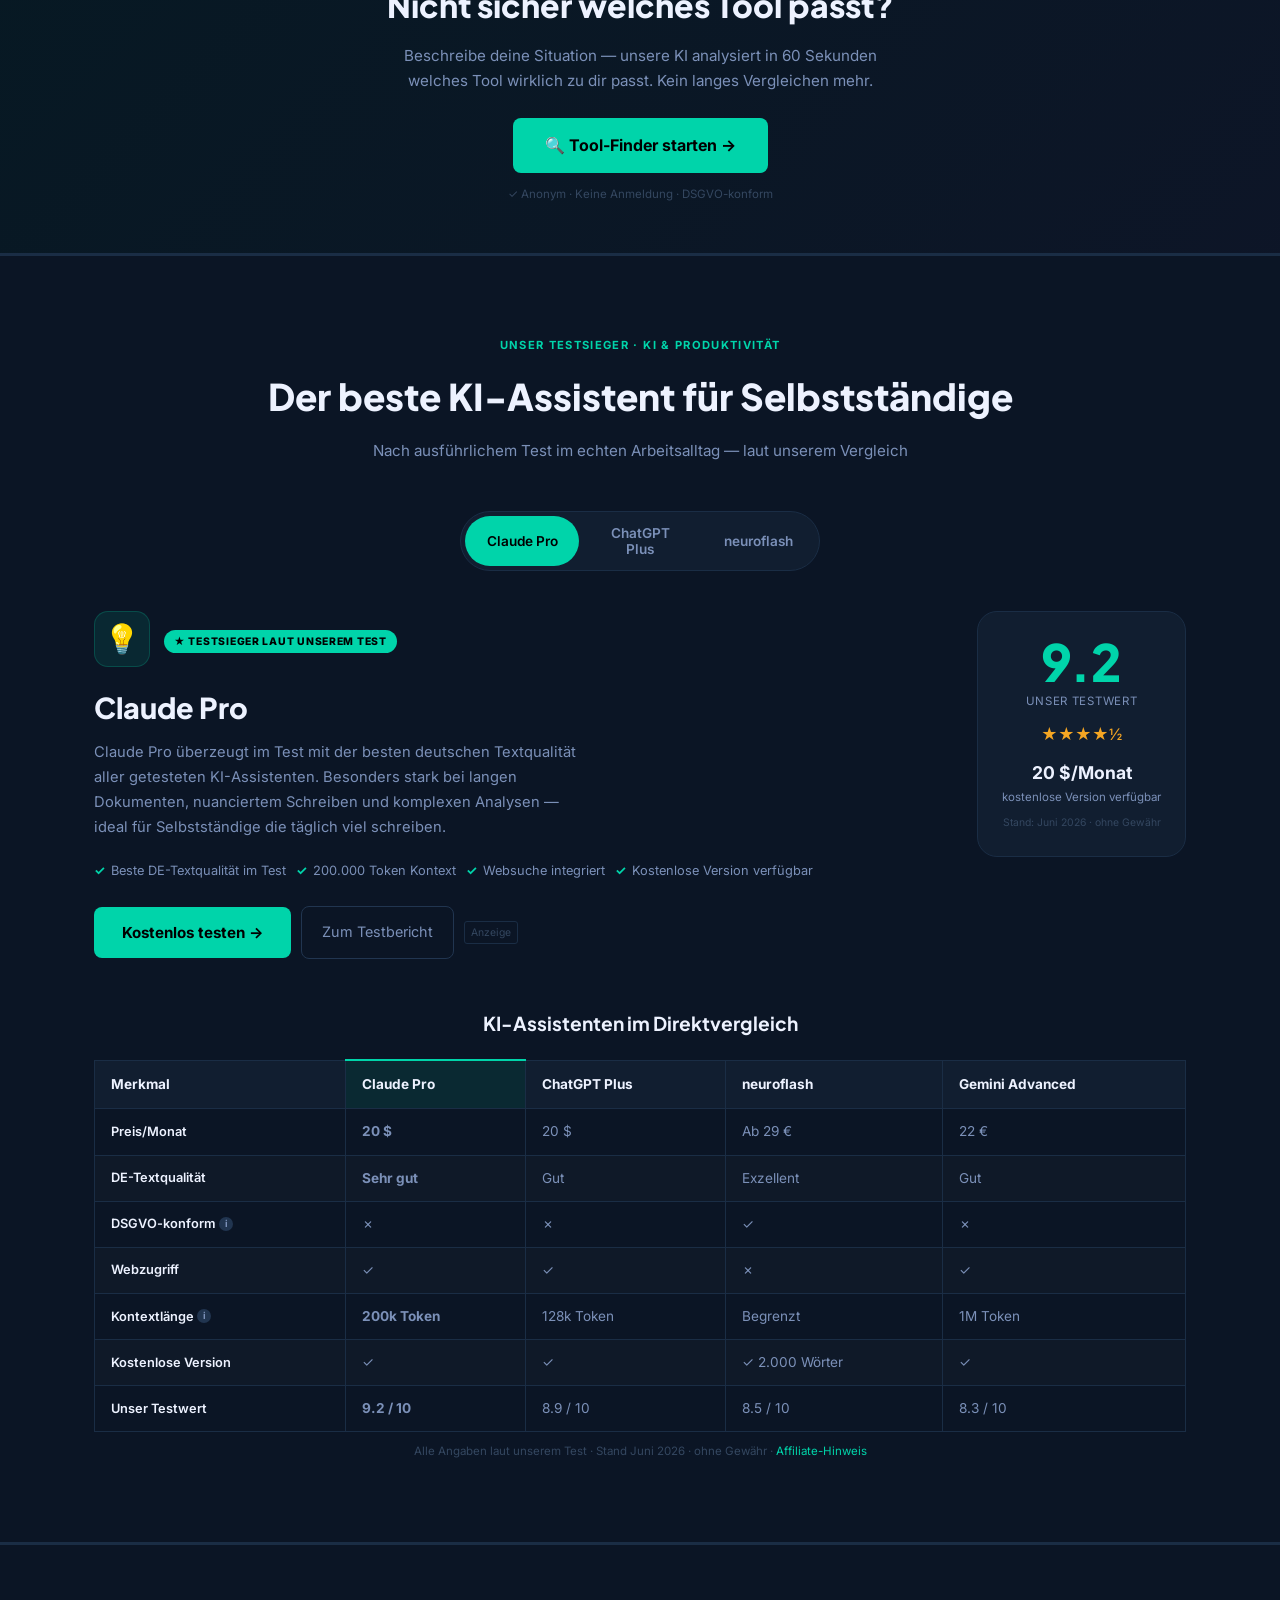
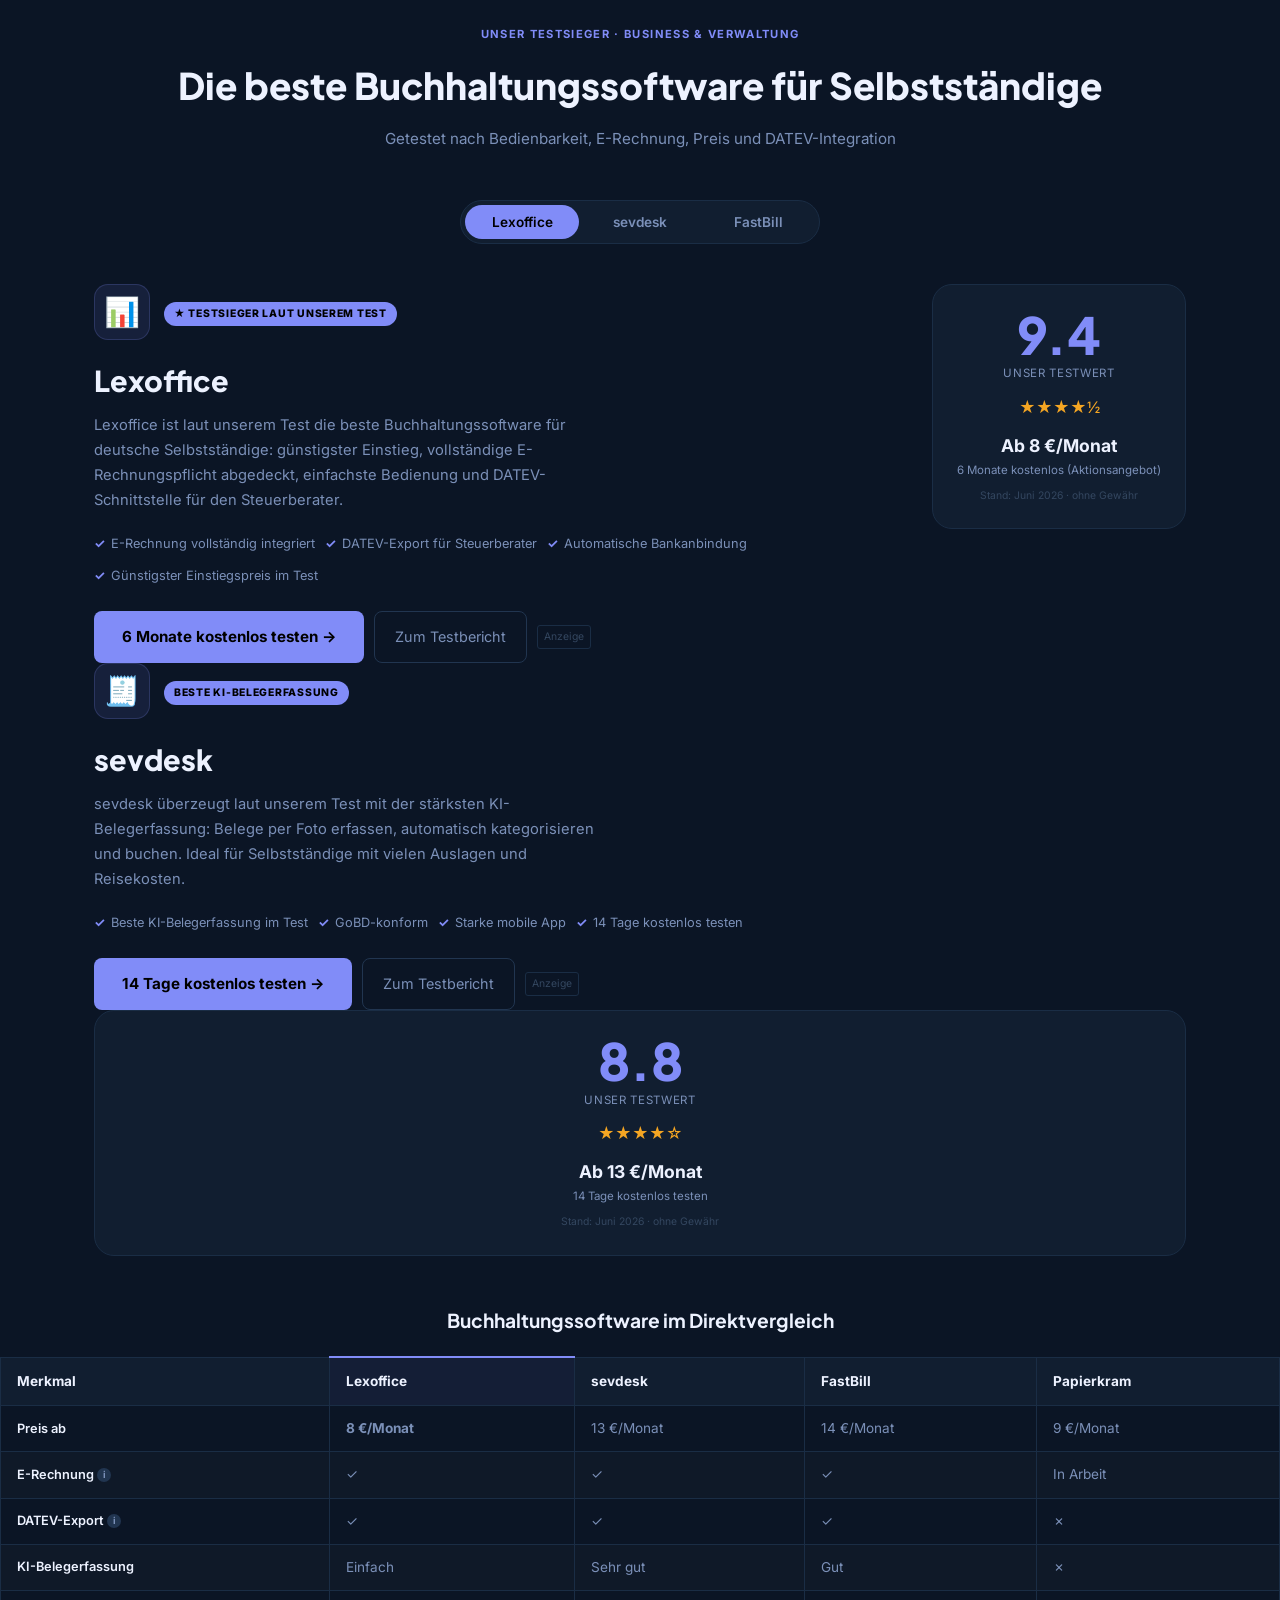
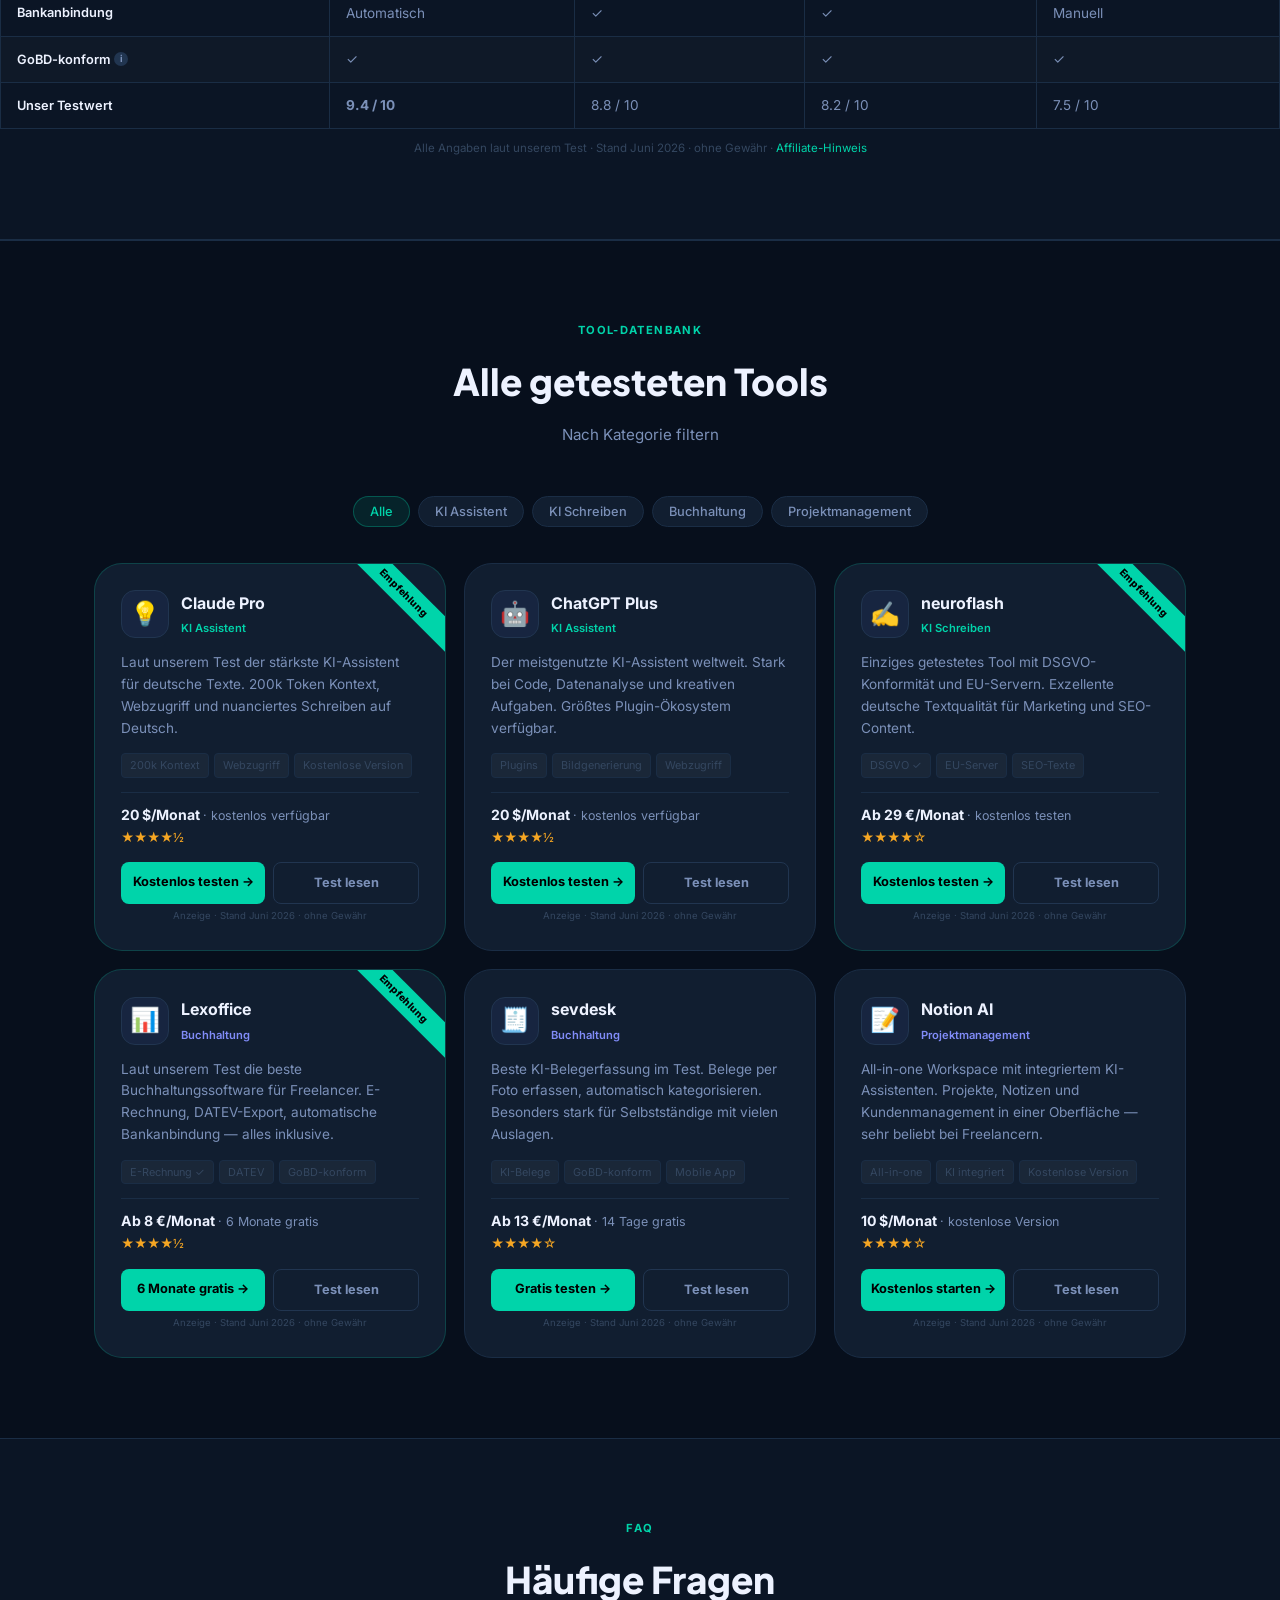
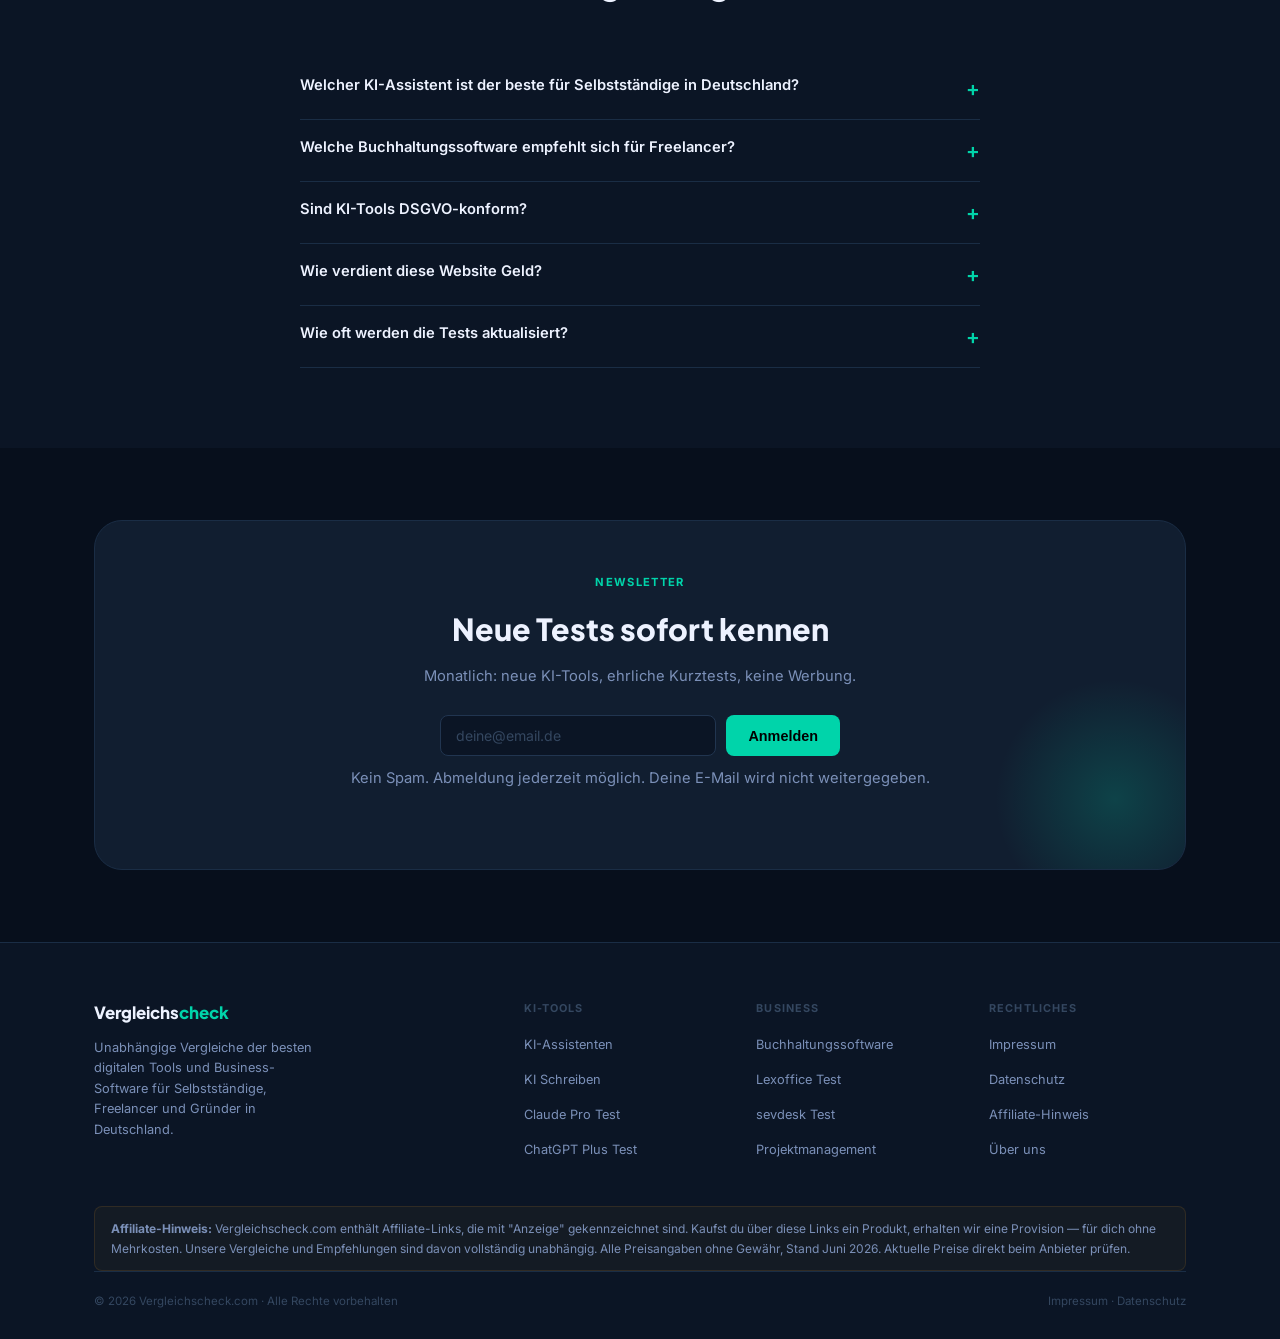
==== commit 0814af1a: "Rebranding: KIToolsVergleich.de → Vergleichscheck.com" ====
--- a/index.html
+++ b/index.html
@@ -590,6 +590,7 @@
 
     <!-- sevdesk -->
     <div class="winner-panel" id="panel-sevdesk">
+      </div>
       <div>
         <div class="winner-top">
           <div class="winner-icon purple">🧾</div>
@@ -953,4 +954,4 @@
 });
 </script>
 </body>
-</html>
+</html>
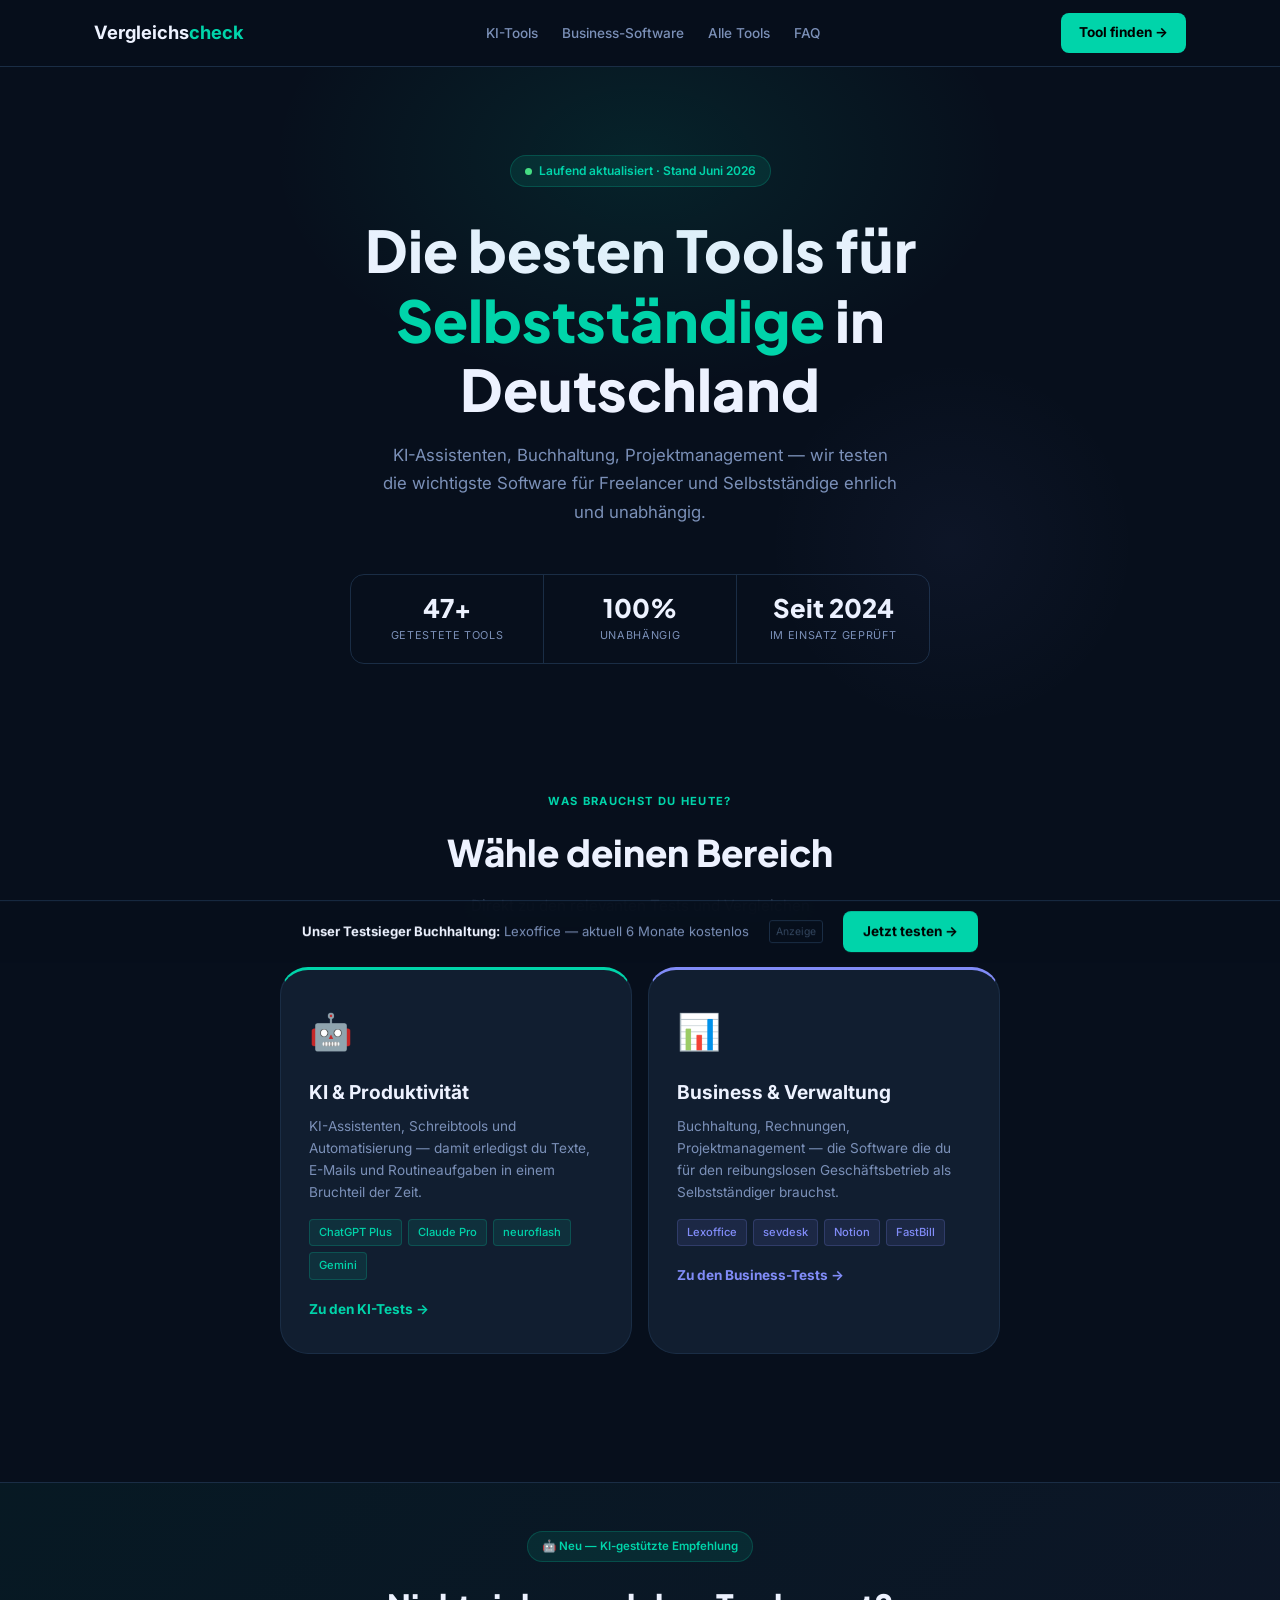
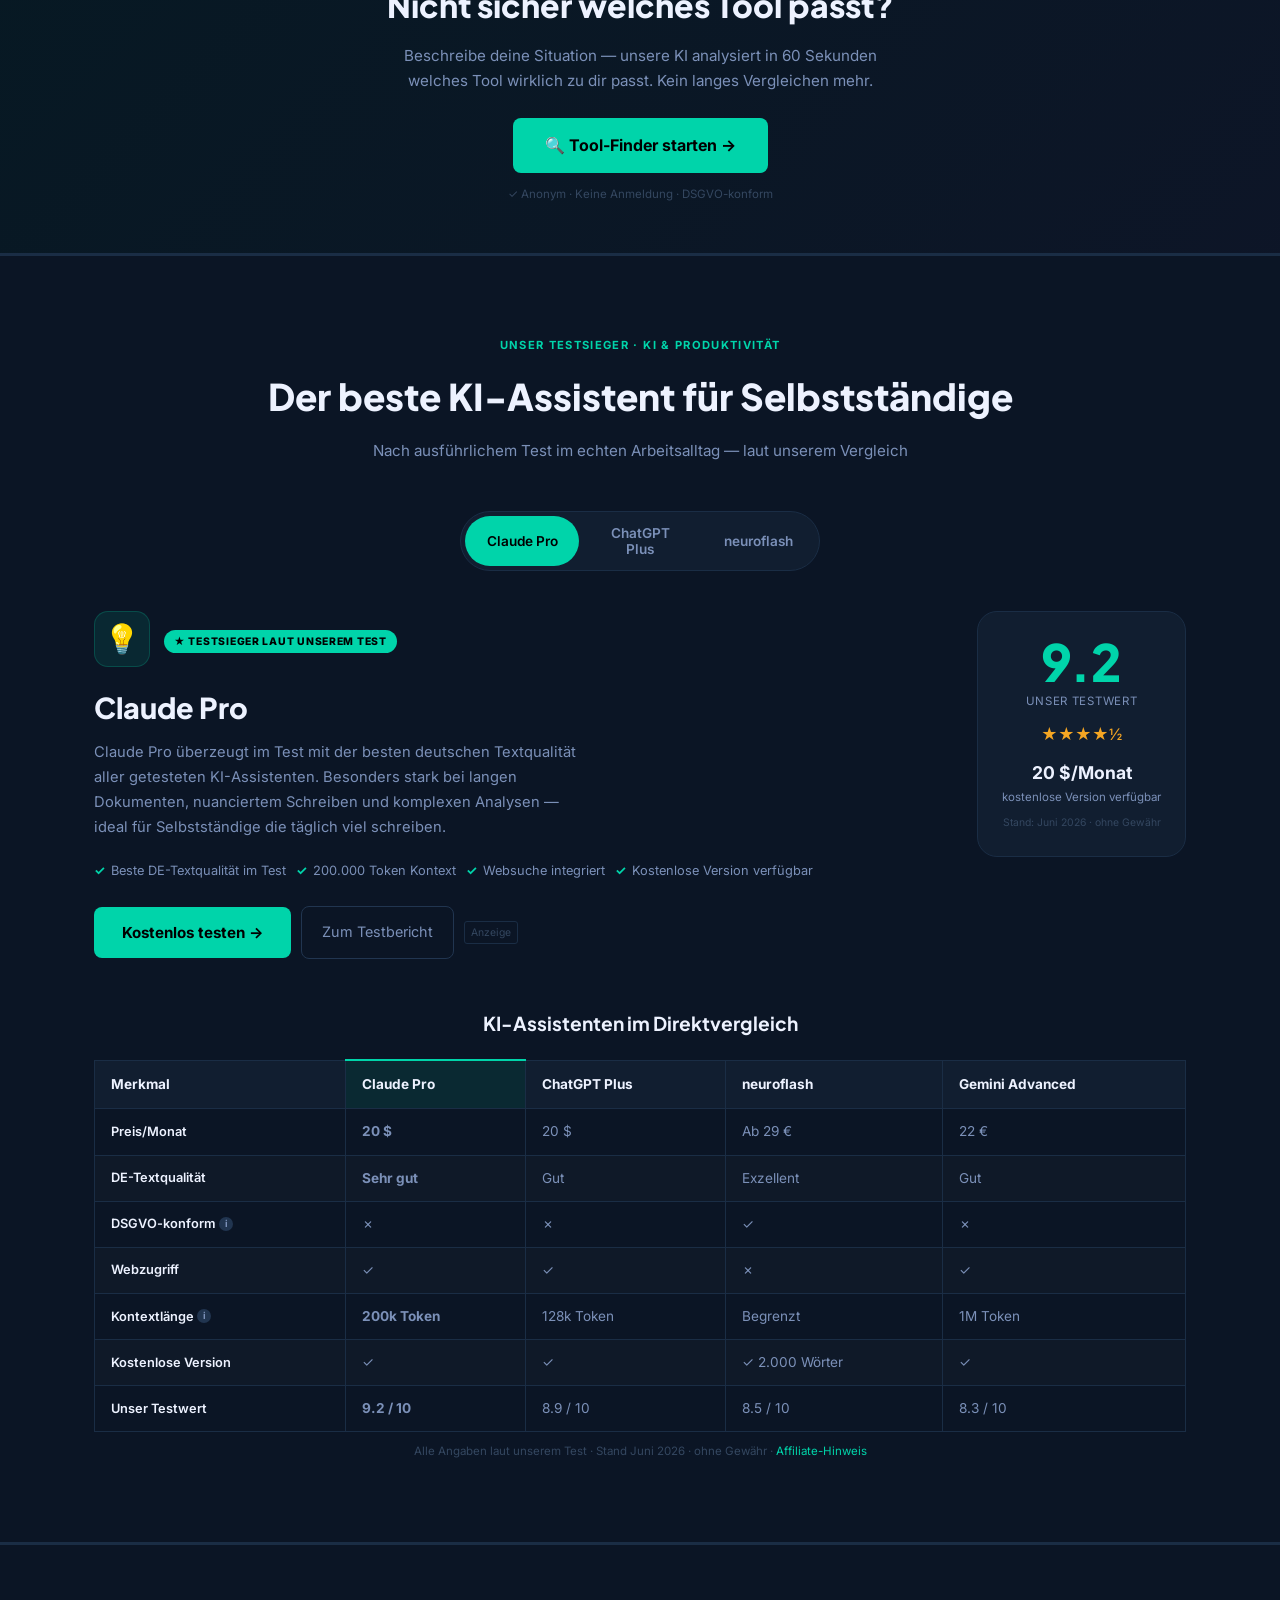
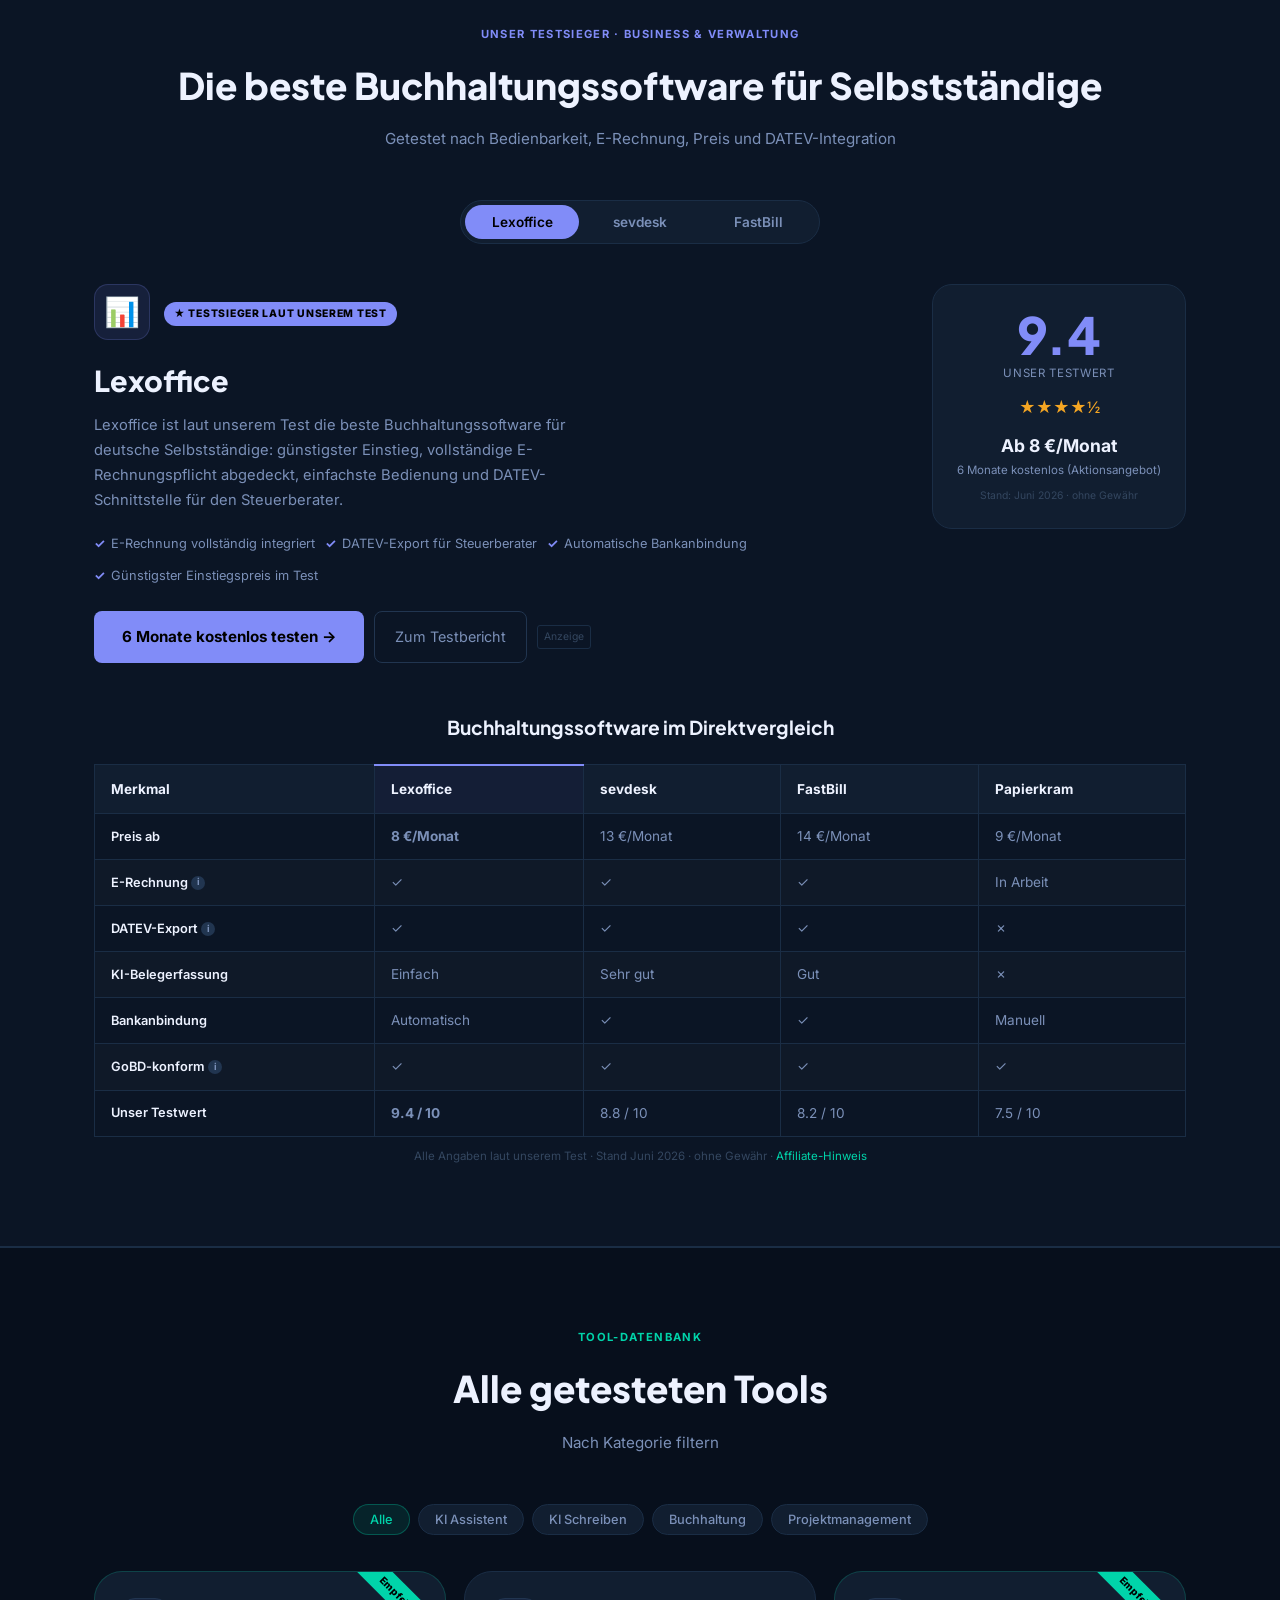
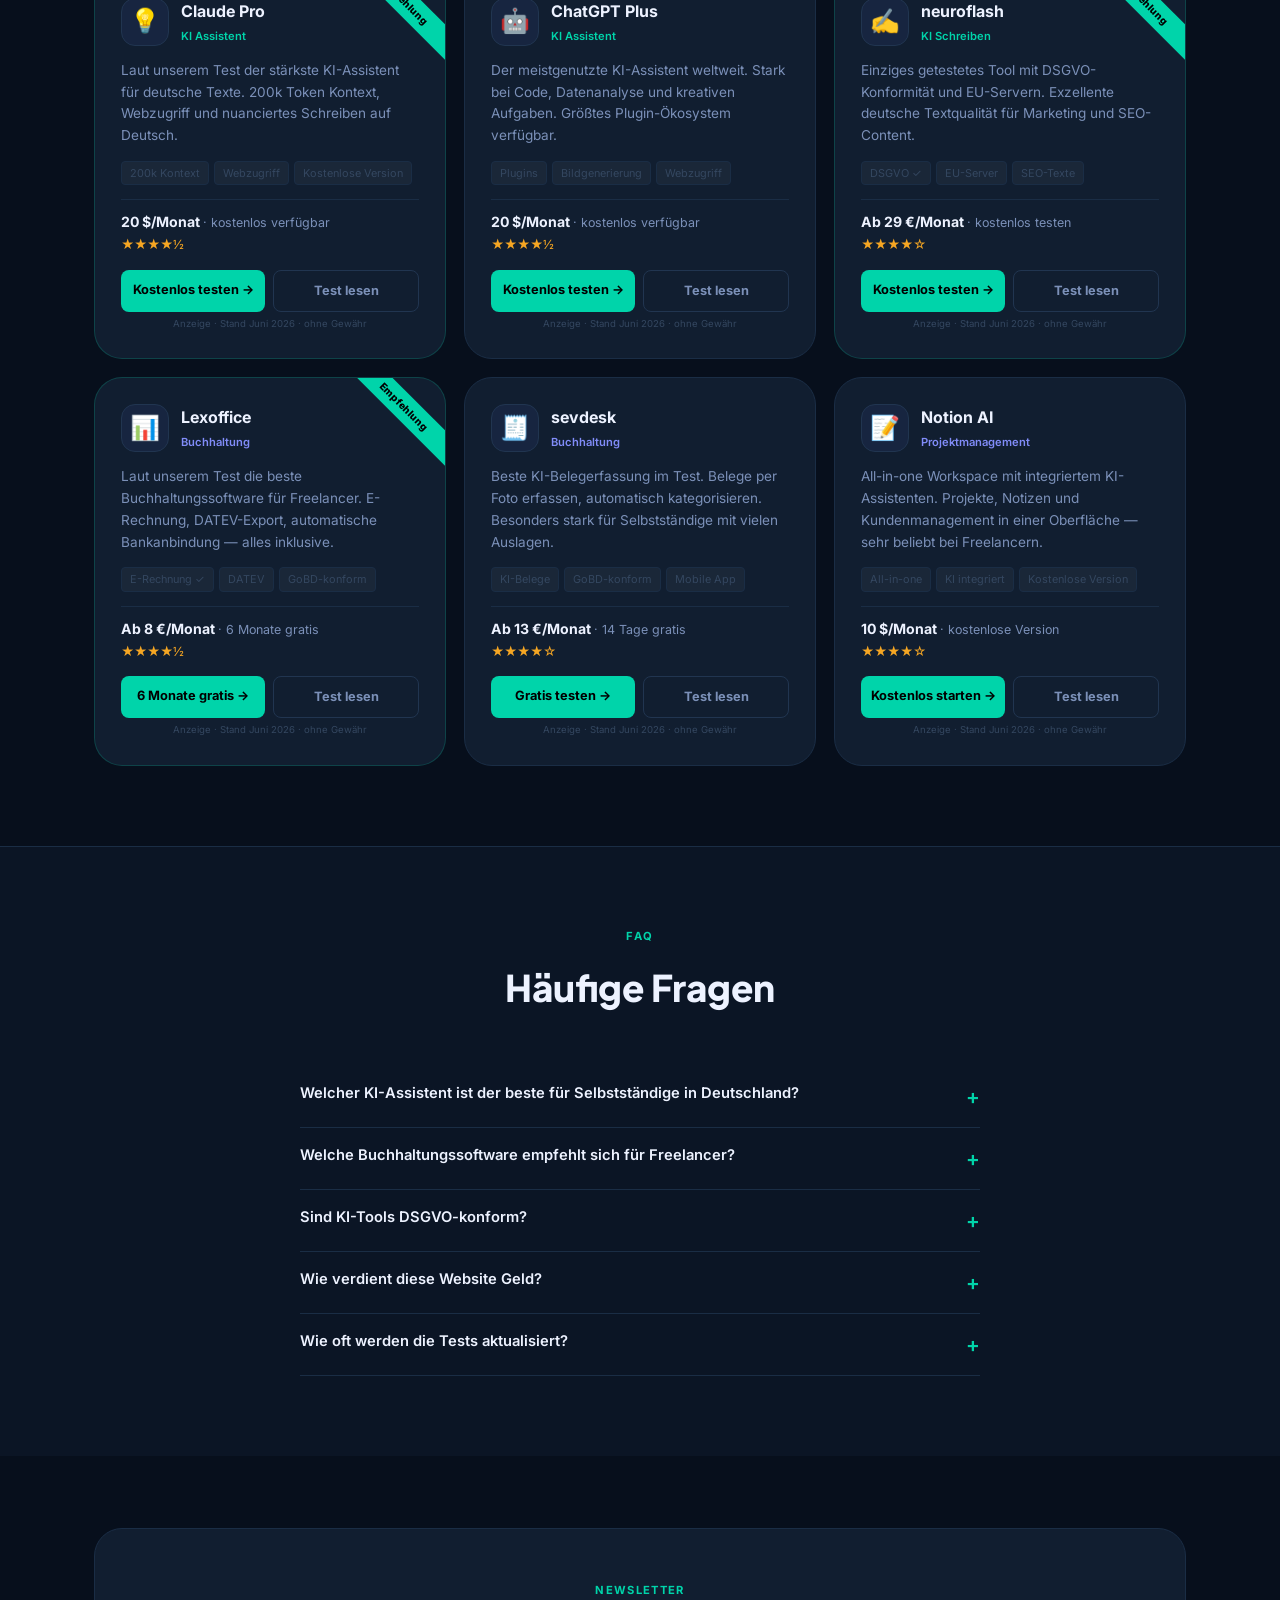
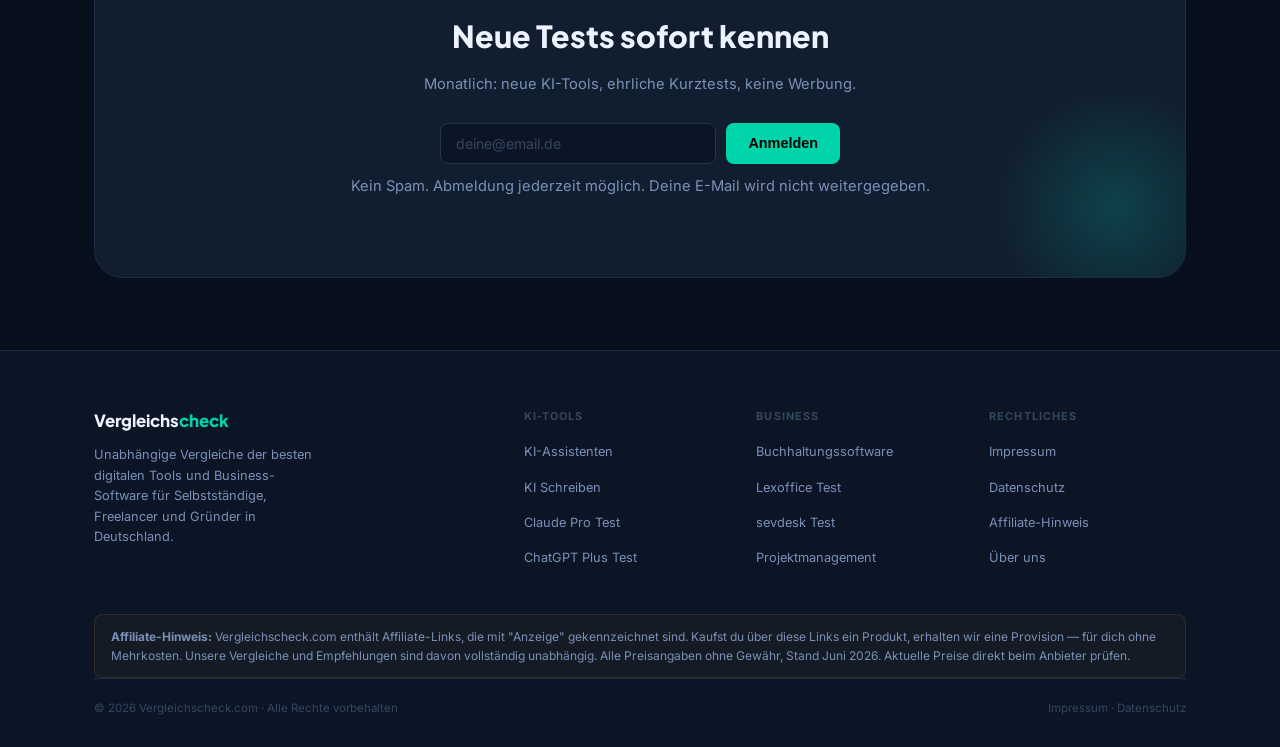
==== commit 28aed2d8: "Fix: kaputtes HTML im sevdesk-Panel repariert" ====
--- a/index.html
+++ b/index.html
@@ -590,7 +590,6 @@
 
     <!-- sevdesk -->
     <div class="winner-panel" id="panel-sevdesk">
-      </div>
       <div>
         <div class="winner-top">
           <div class="winner-icon purple">🧾</div>
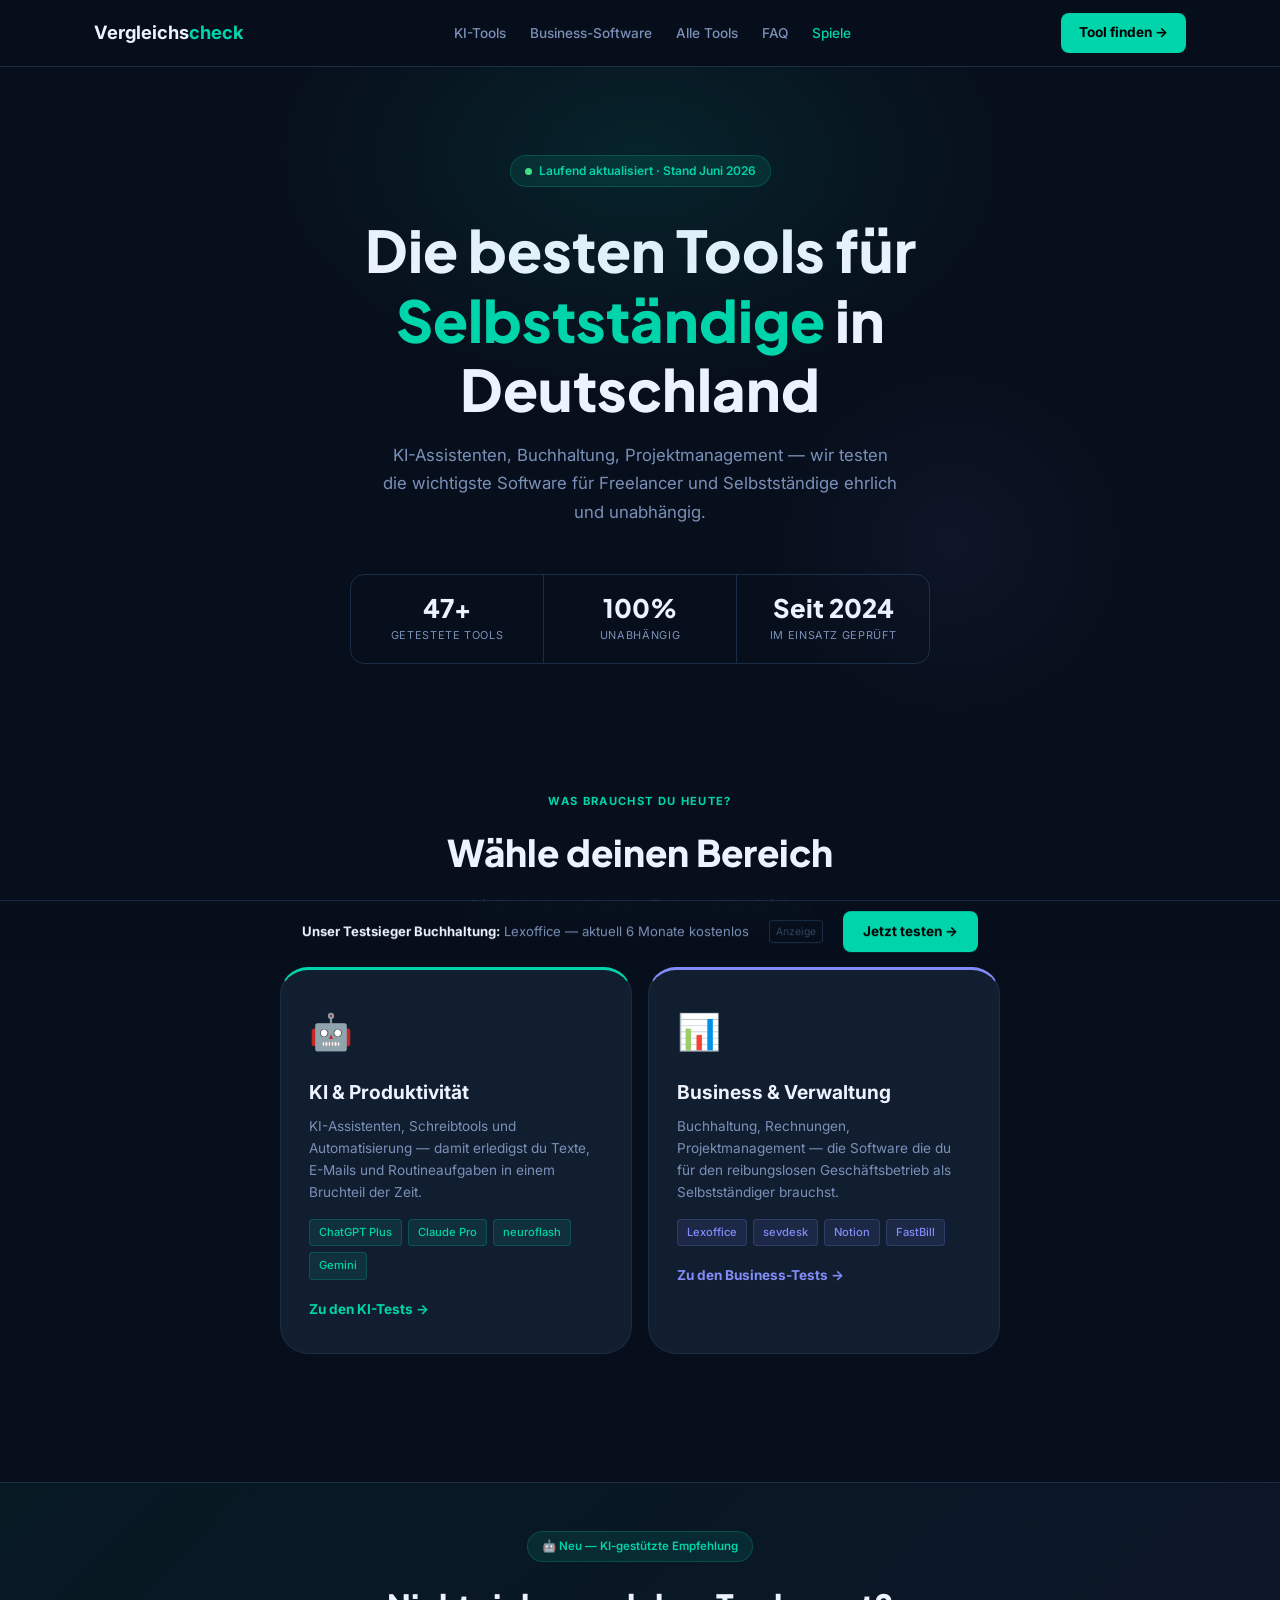
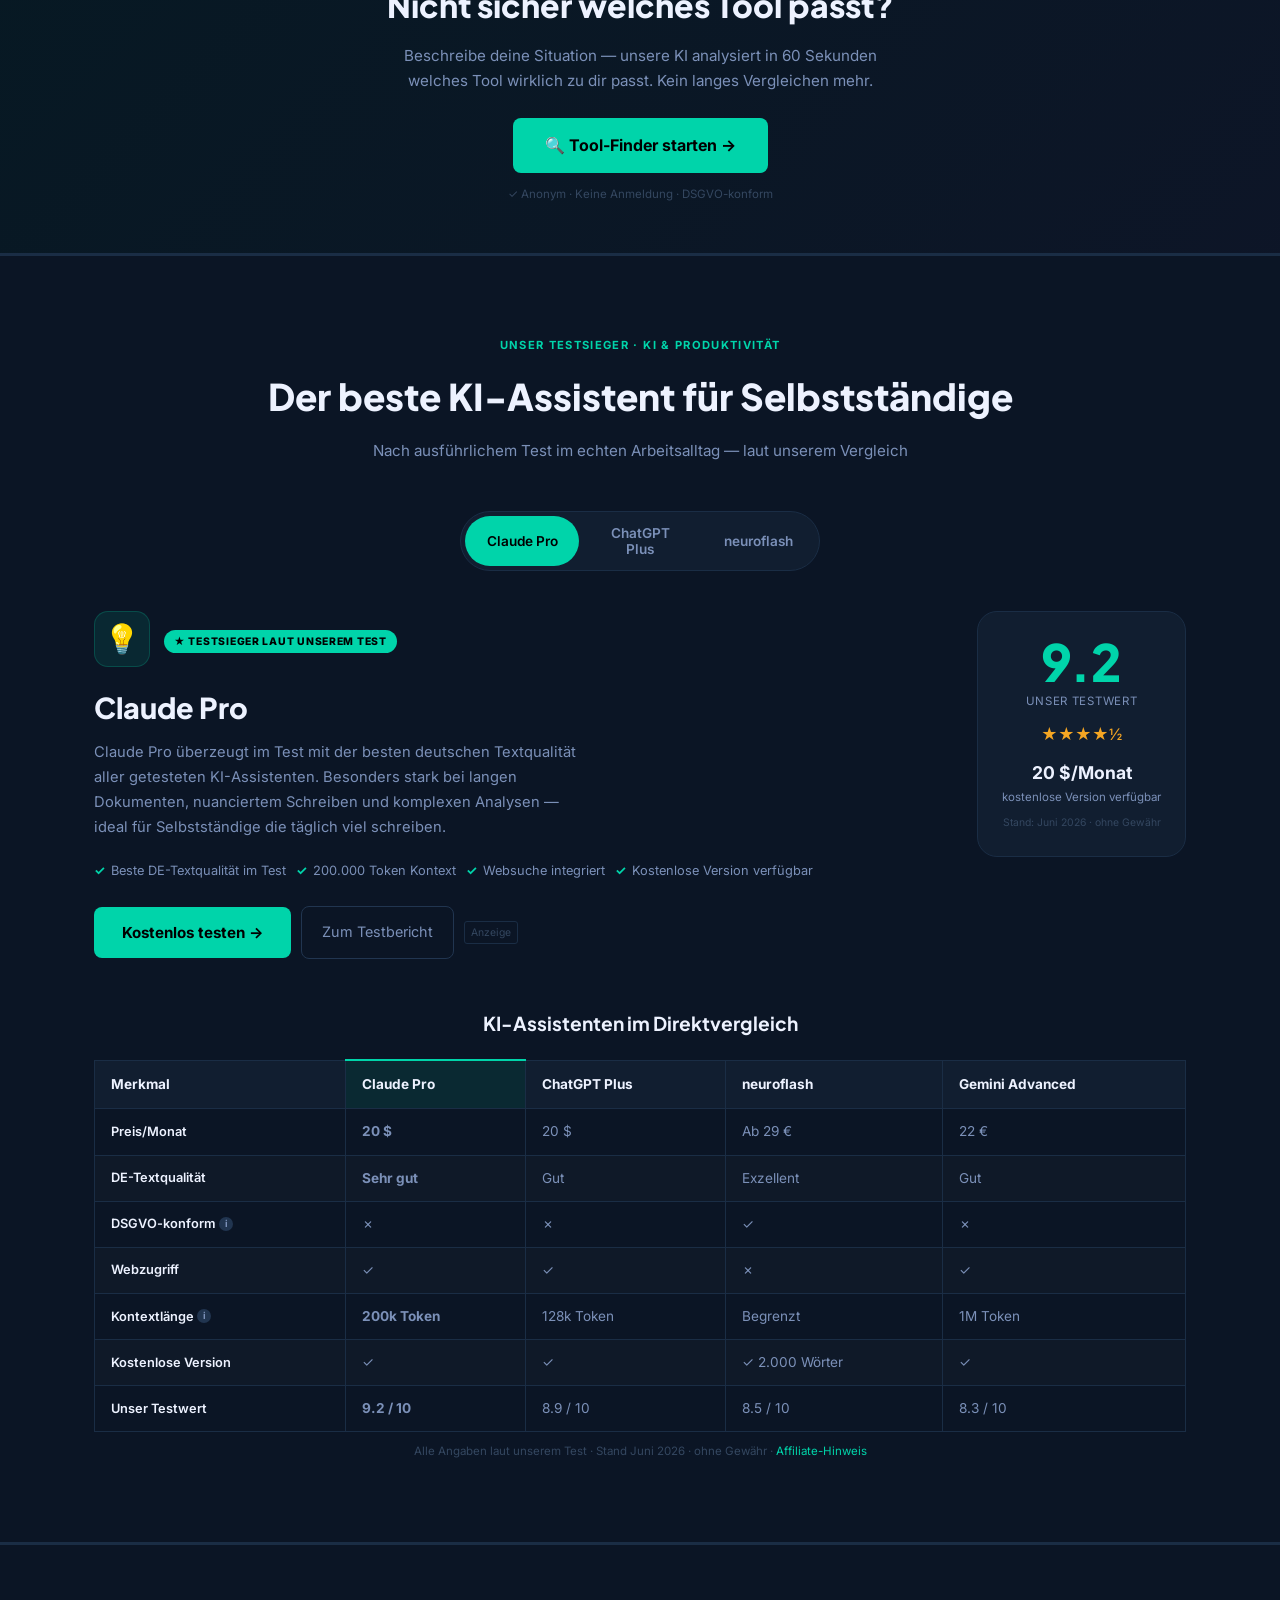
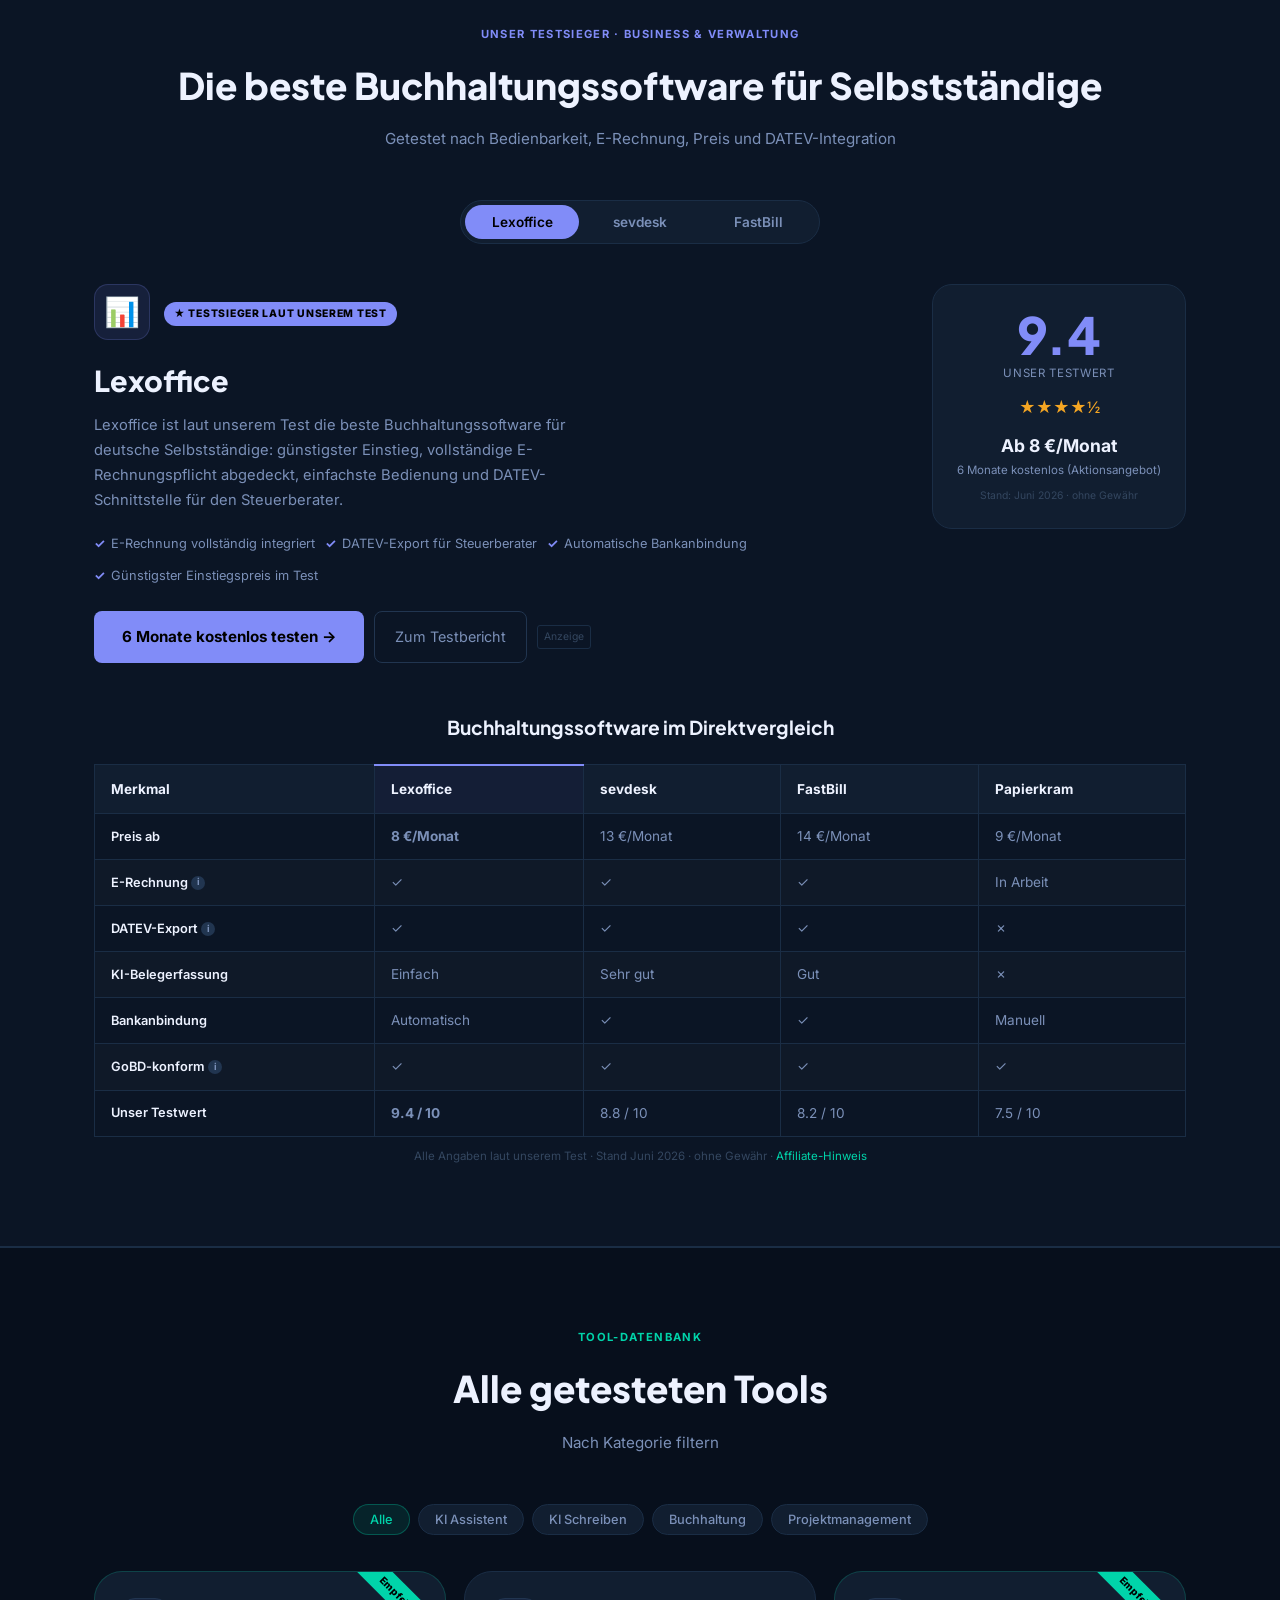
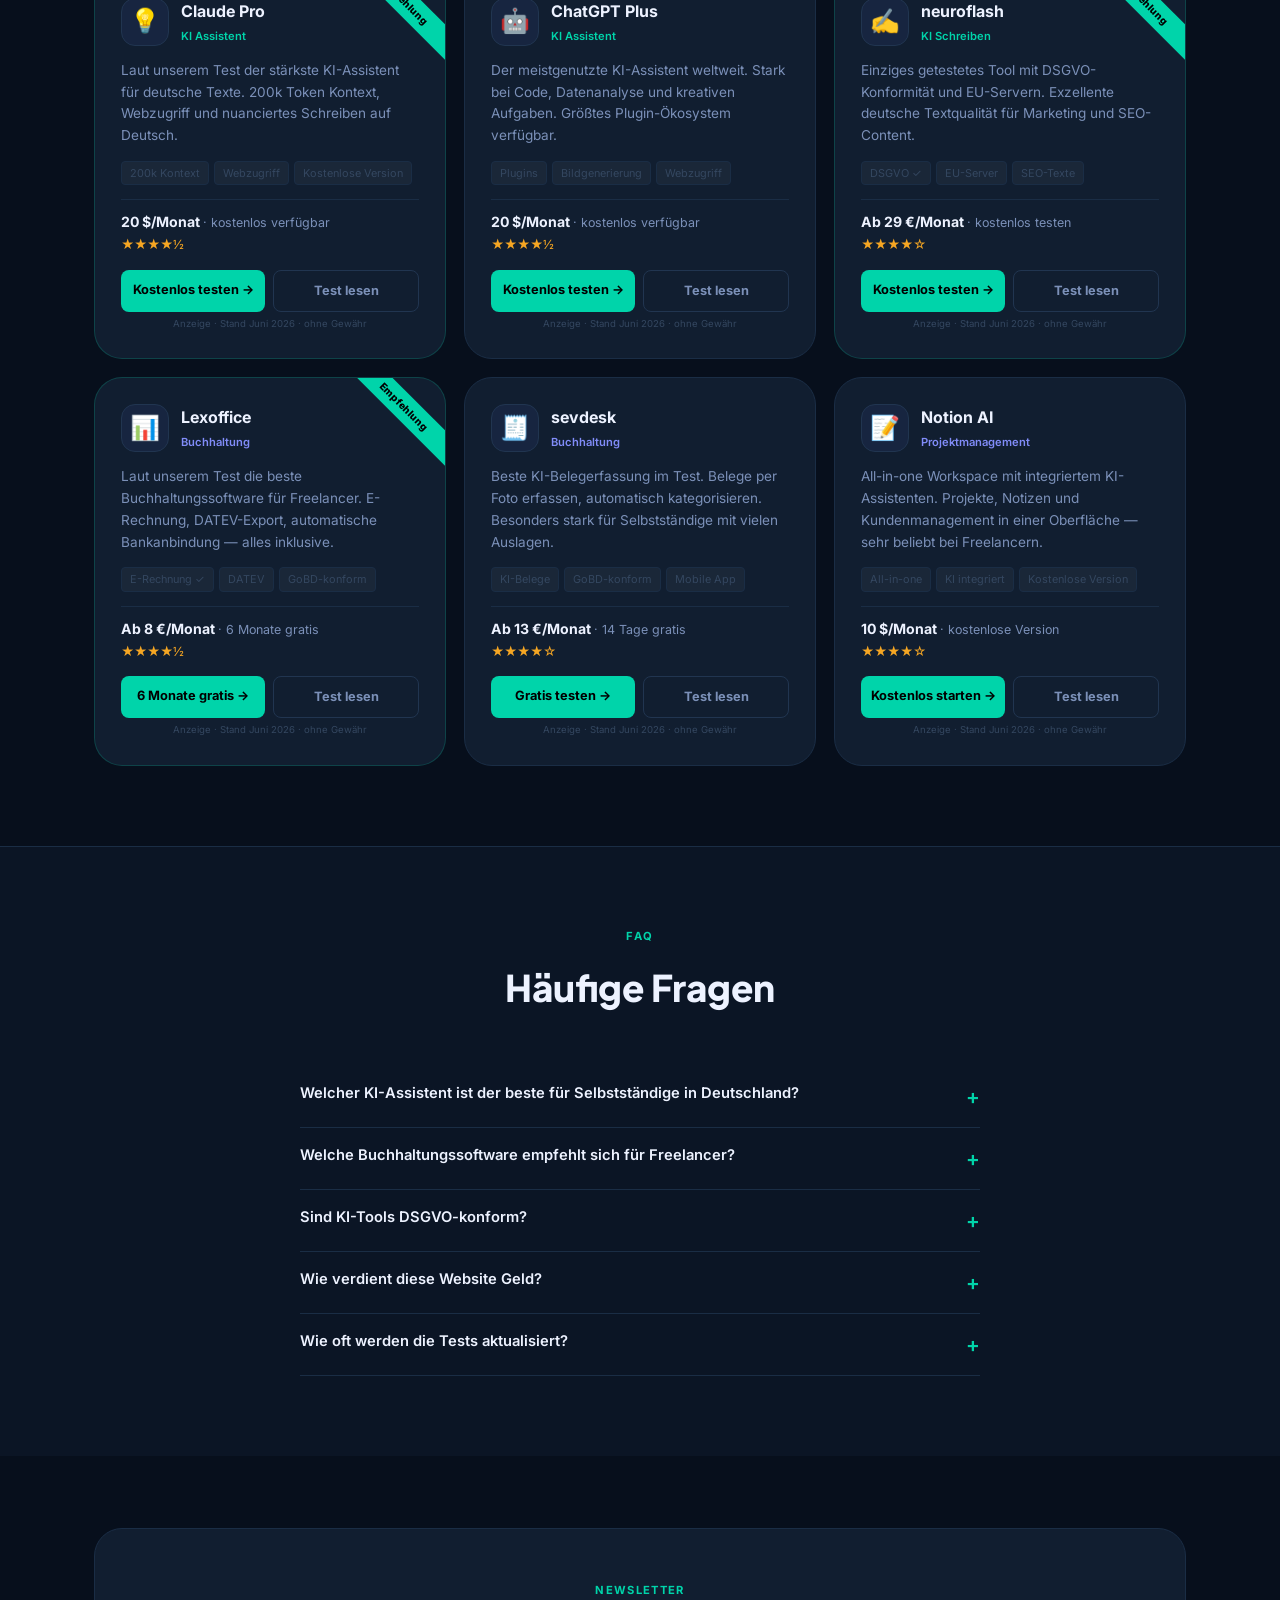
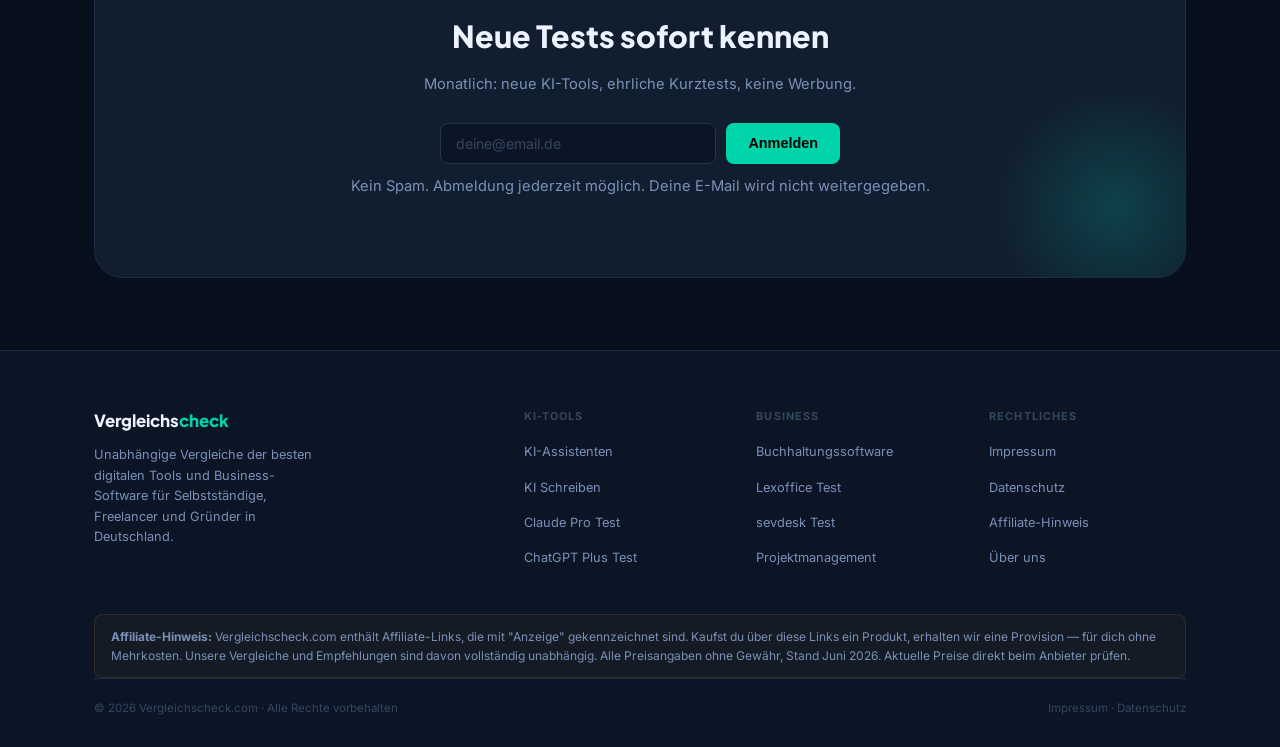
==== commit 970d79cf: "Add Spiele nav link to root index.html" ====
--- a/index.html
+++ b/index.html
@@ -315,6 +315,7 @@
       <li><a href="#business">Business-Software</a></li>
       <li><a href="#alle-tools">Alle Tools</a></li>
       <li><a href="#faq">FAQ</a></li>
+      <li><a href="/affiliate-site/pages/spiele.html" style="color:var(--cyan)">Spiele</a></li>
     </ul>
     <a href="#wegweiser" class="nav-cta">Tool finden →</a>
   </div>
